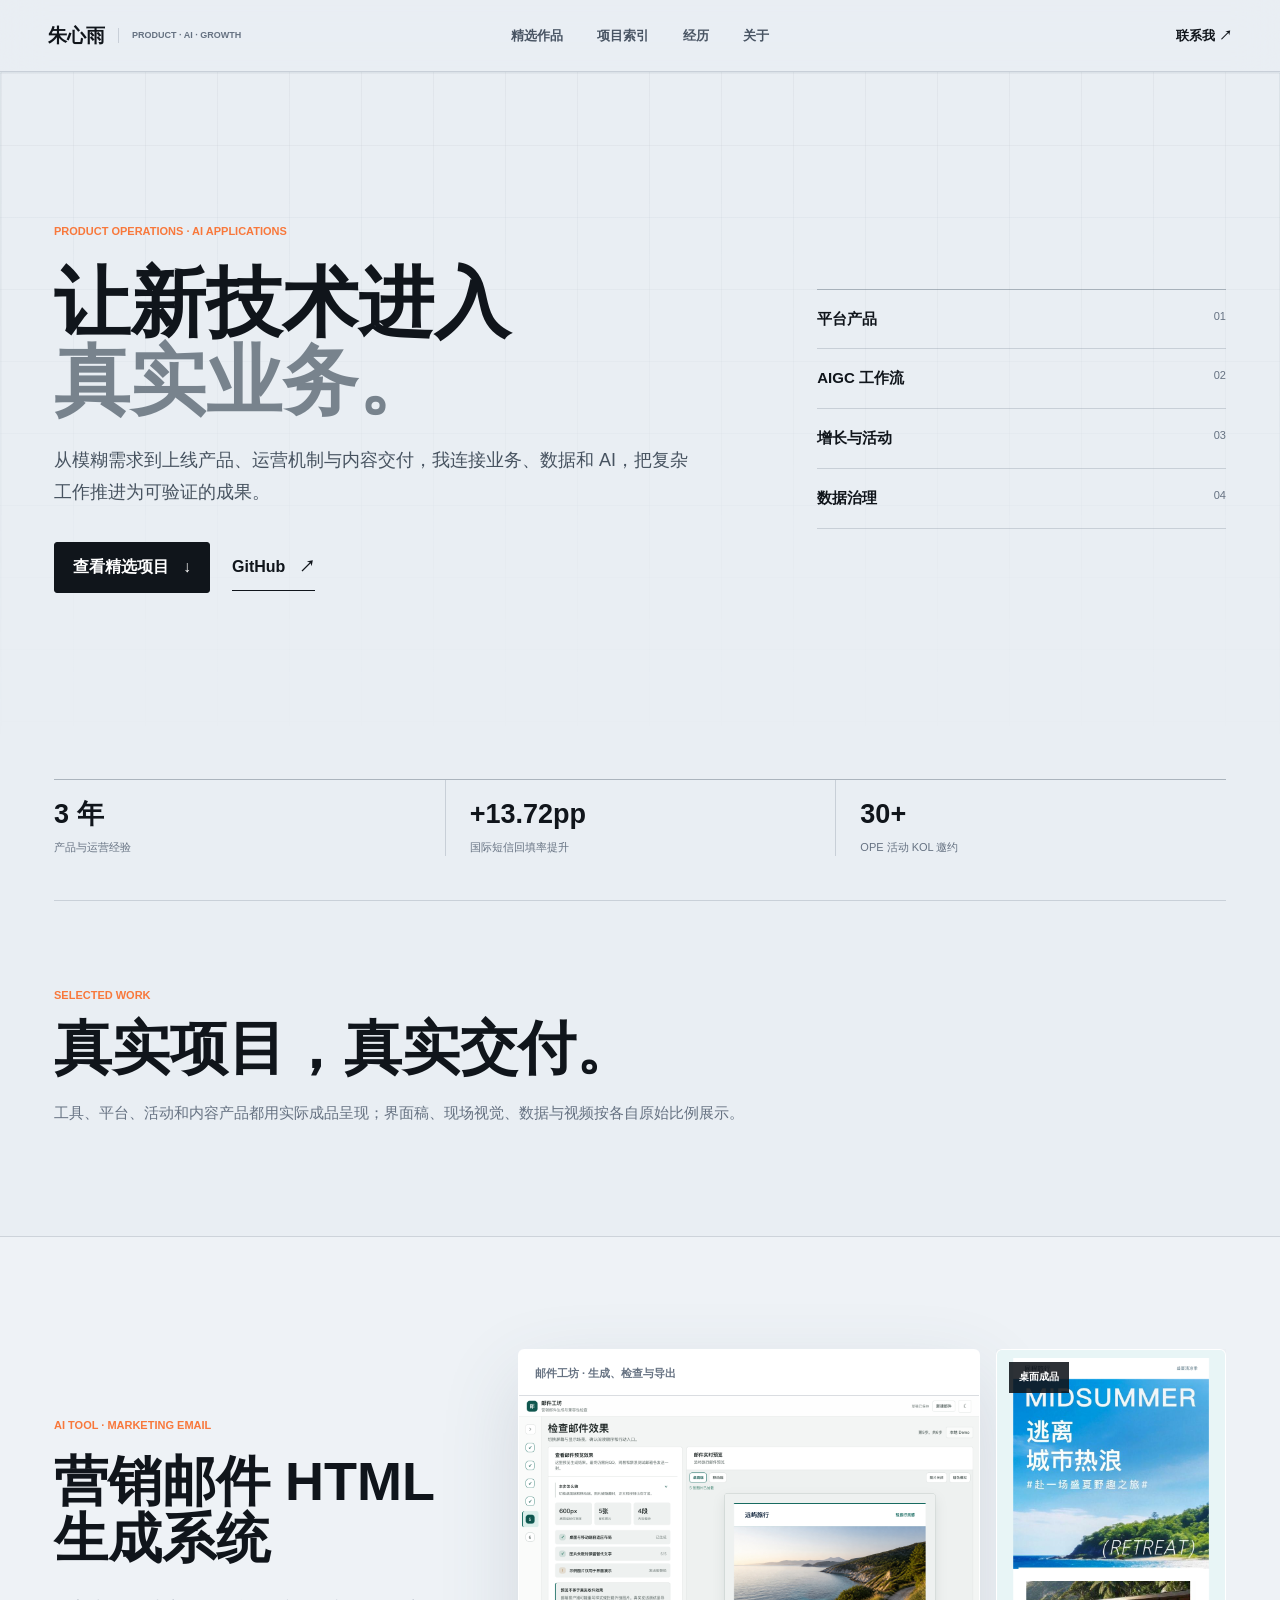
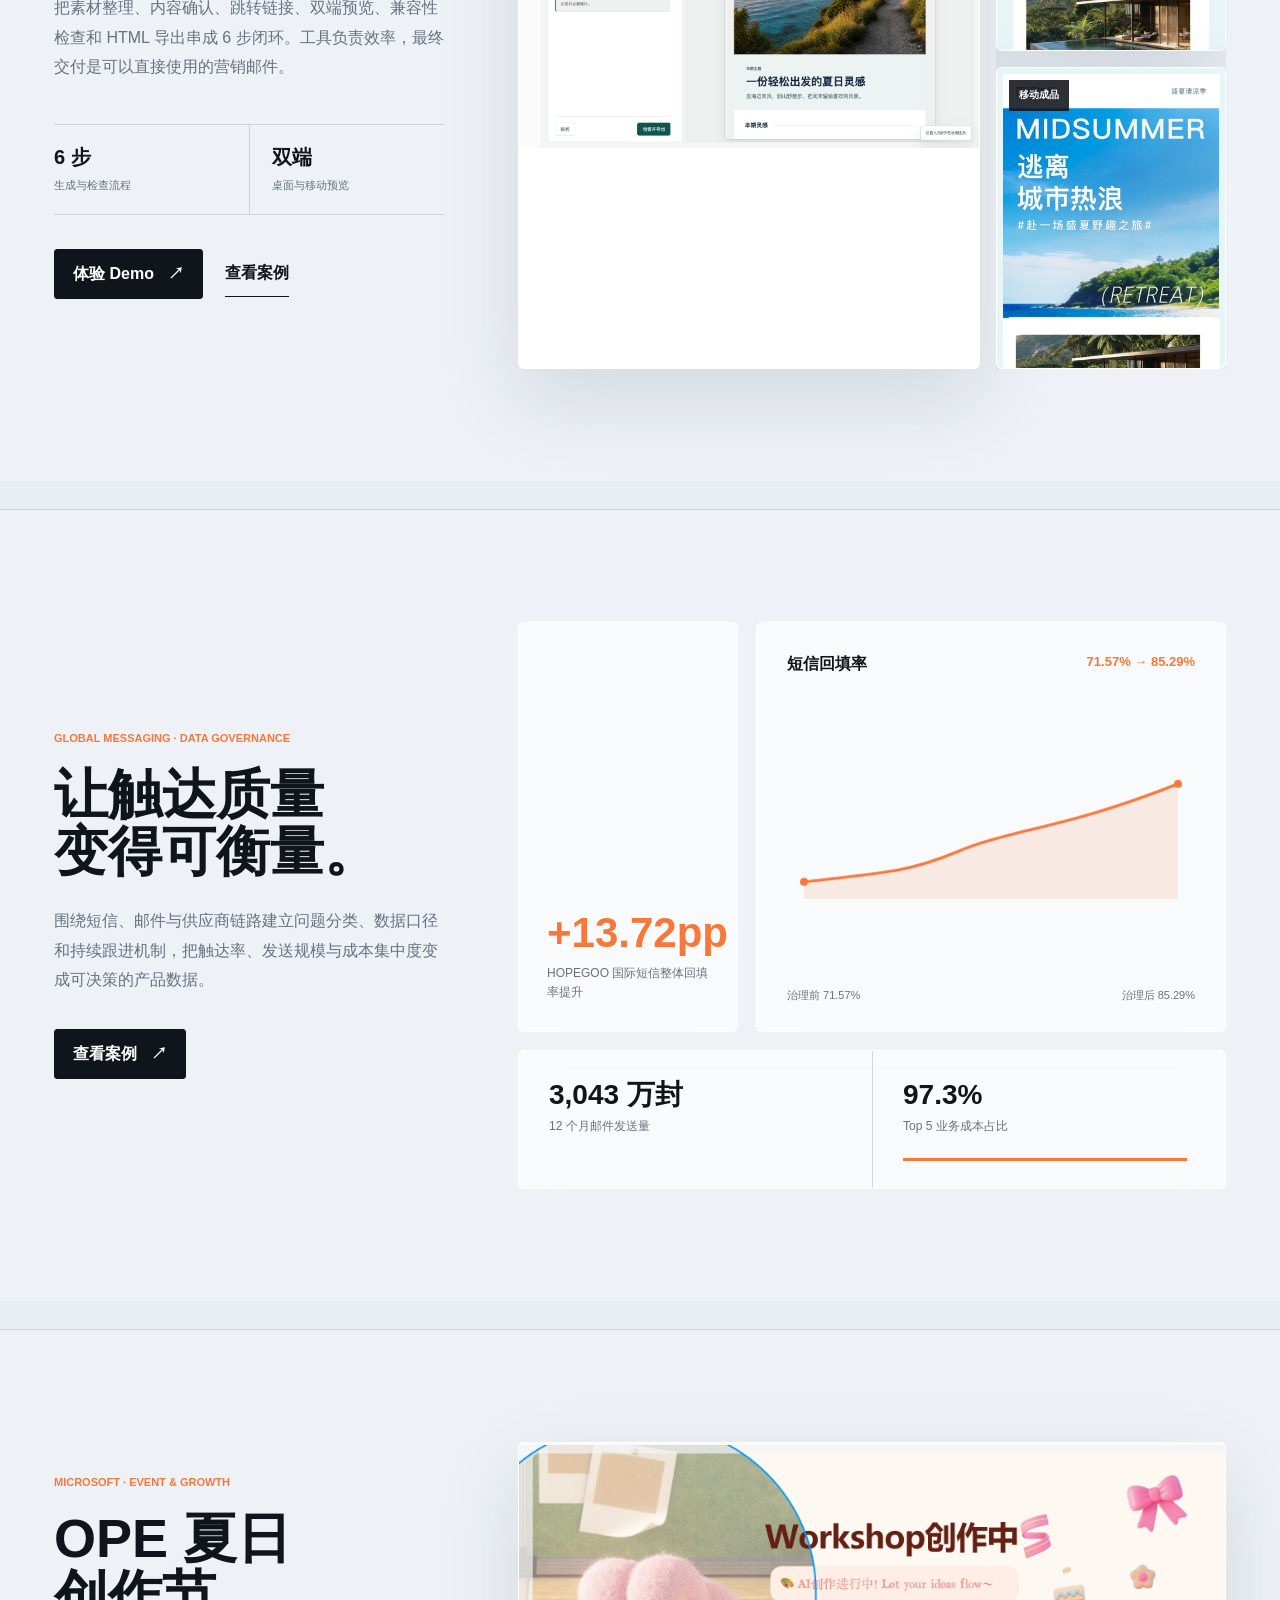
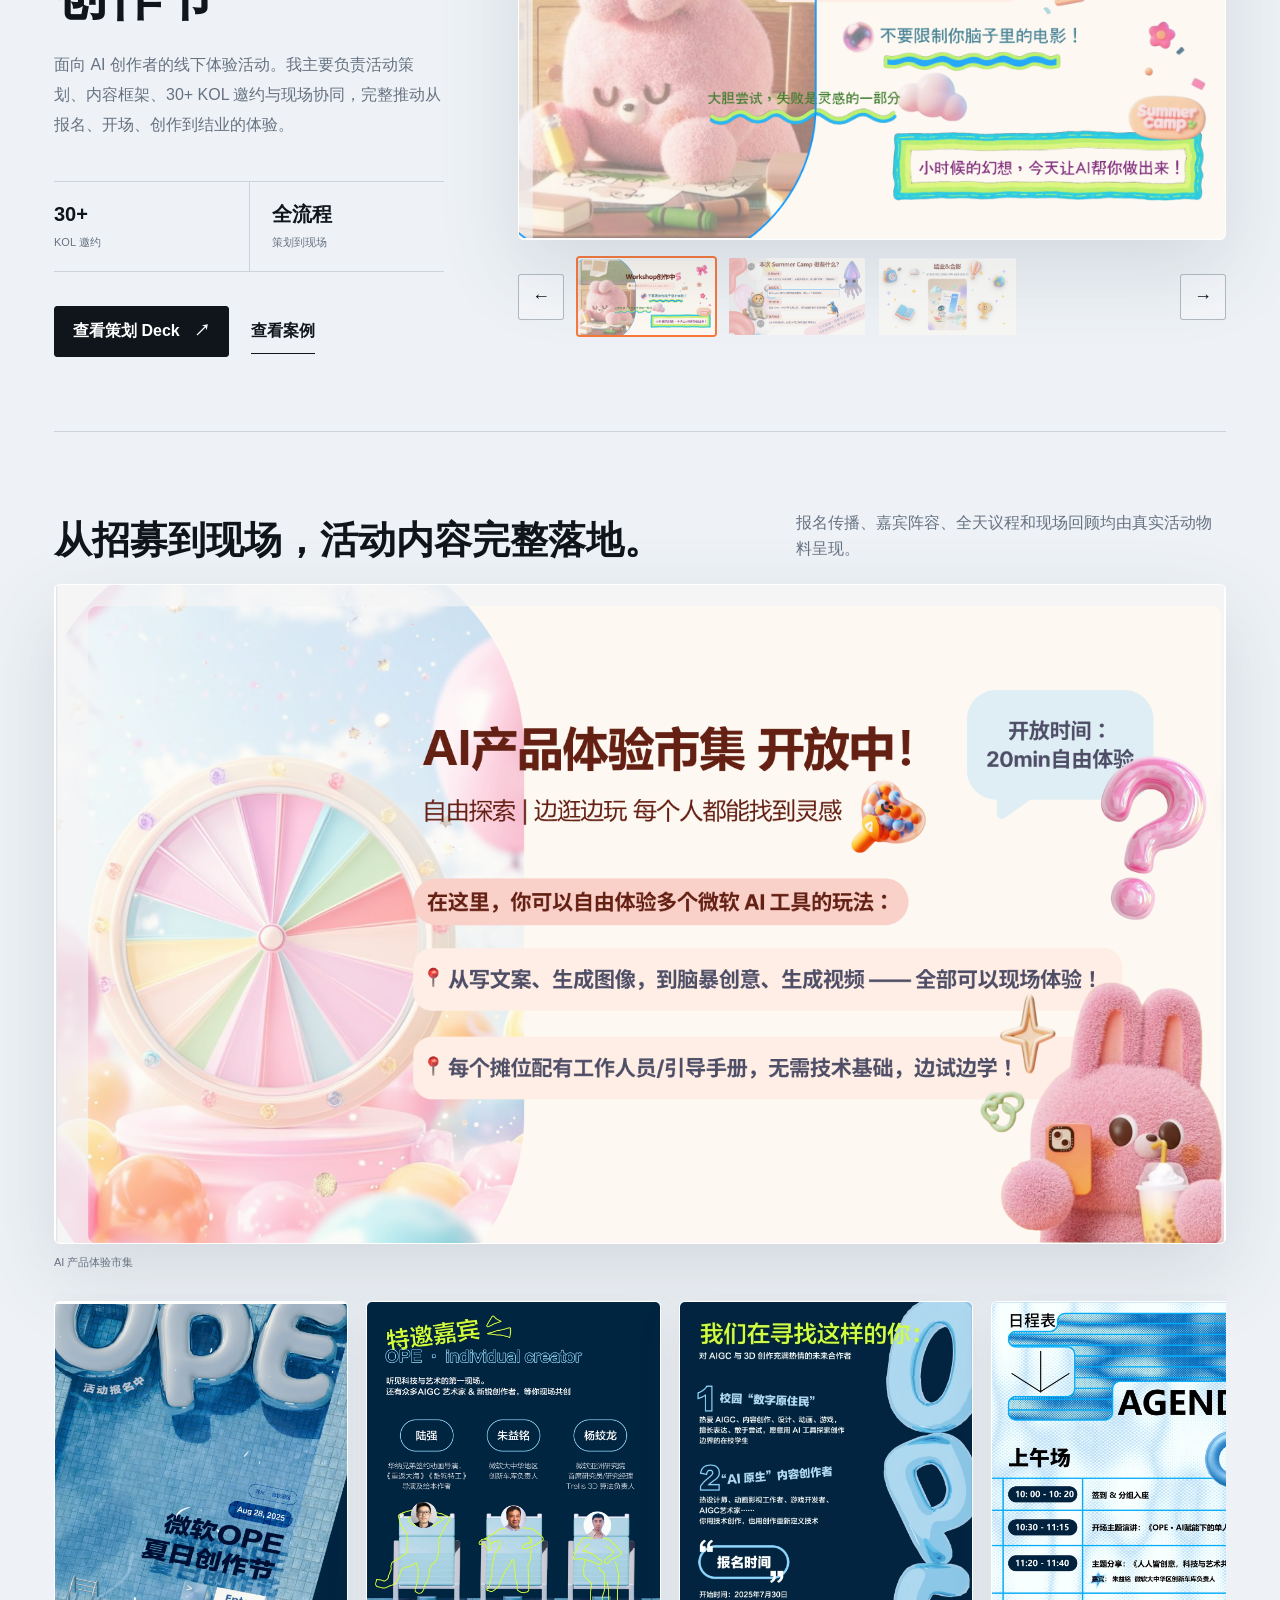
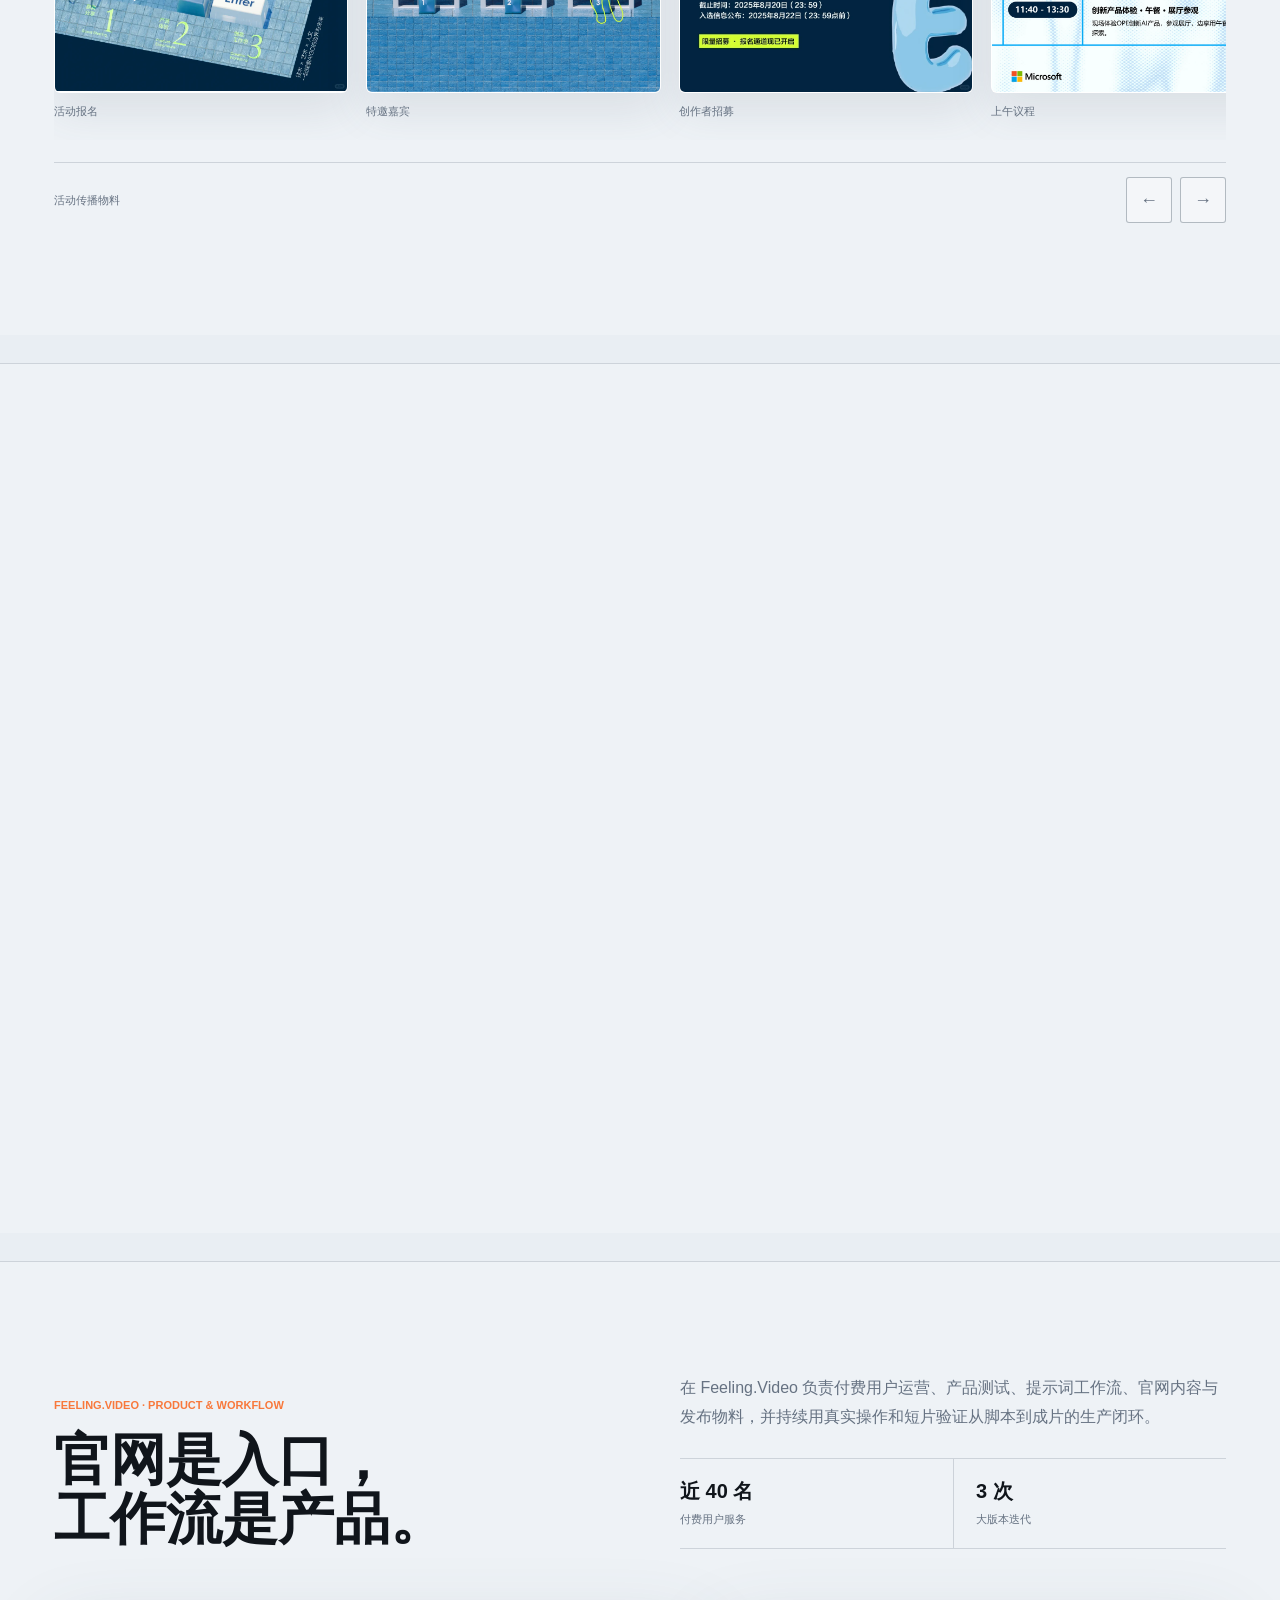
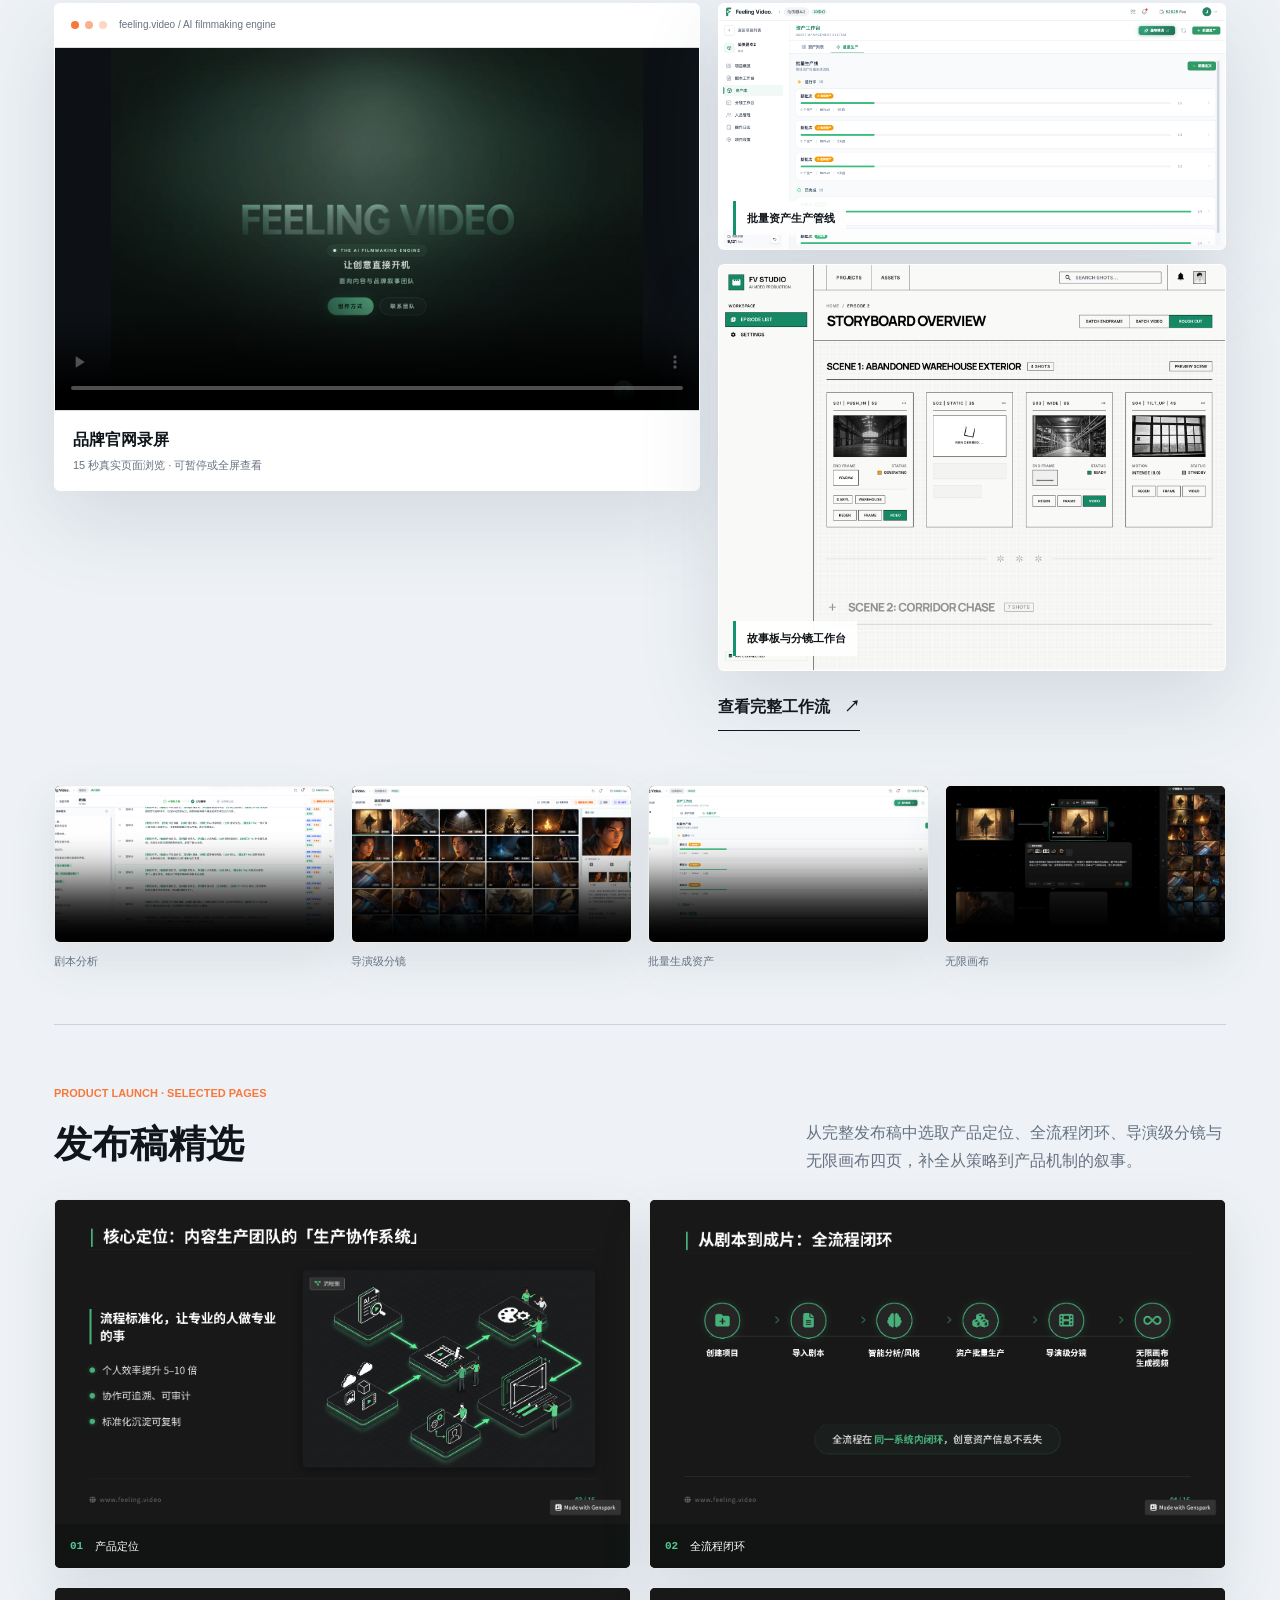
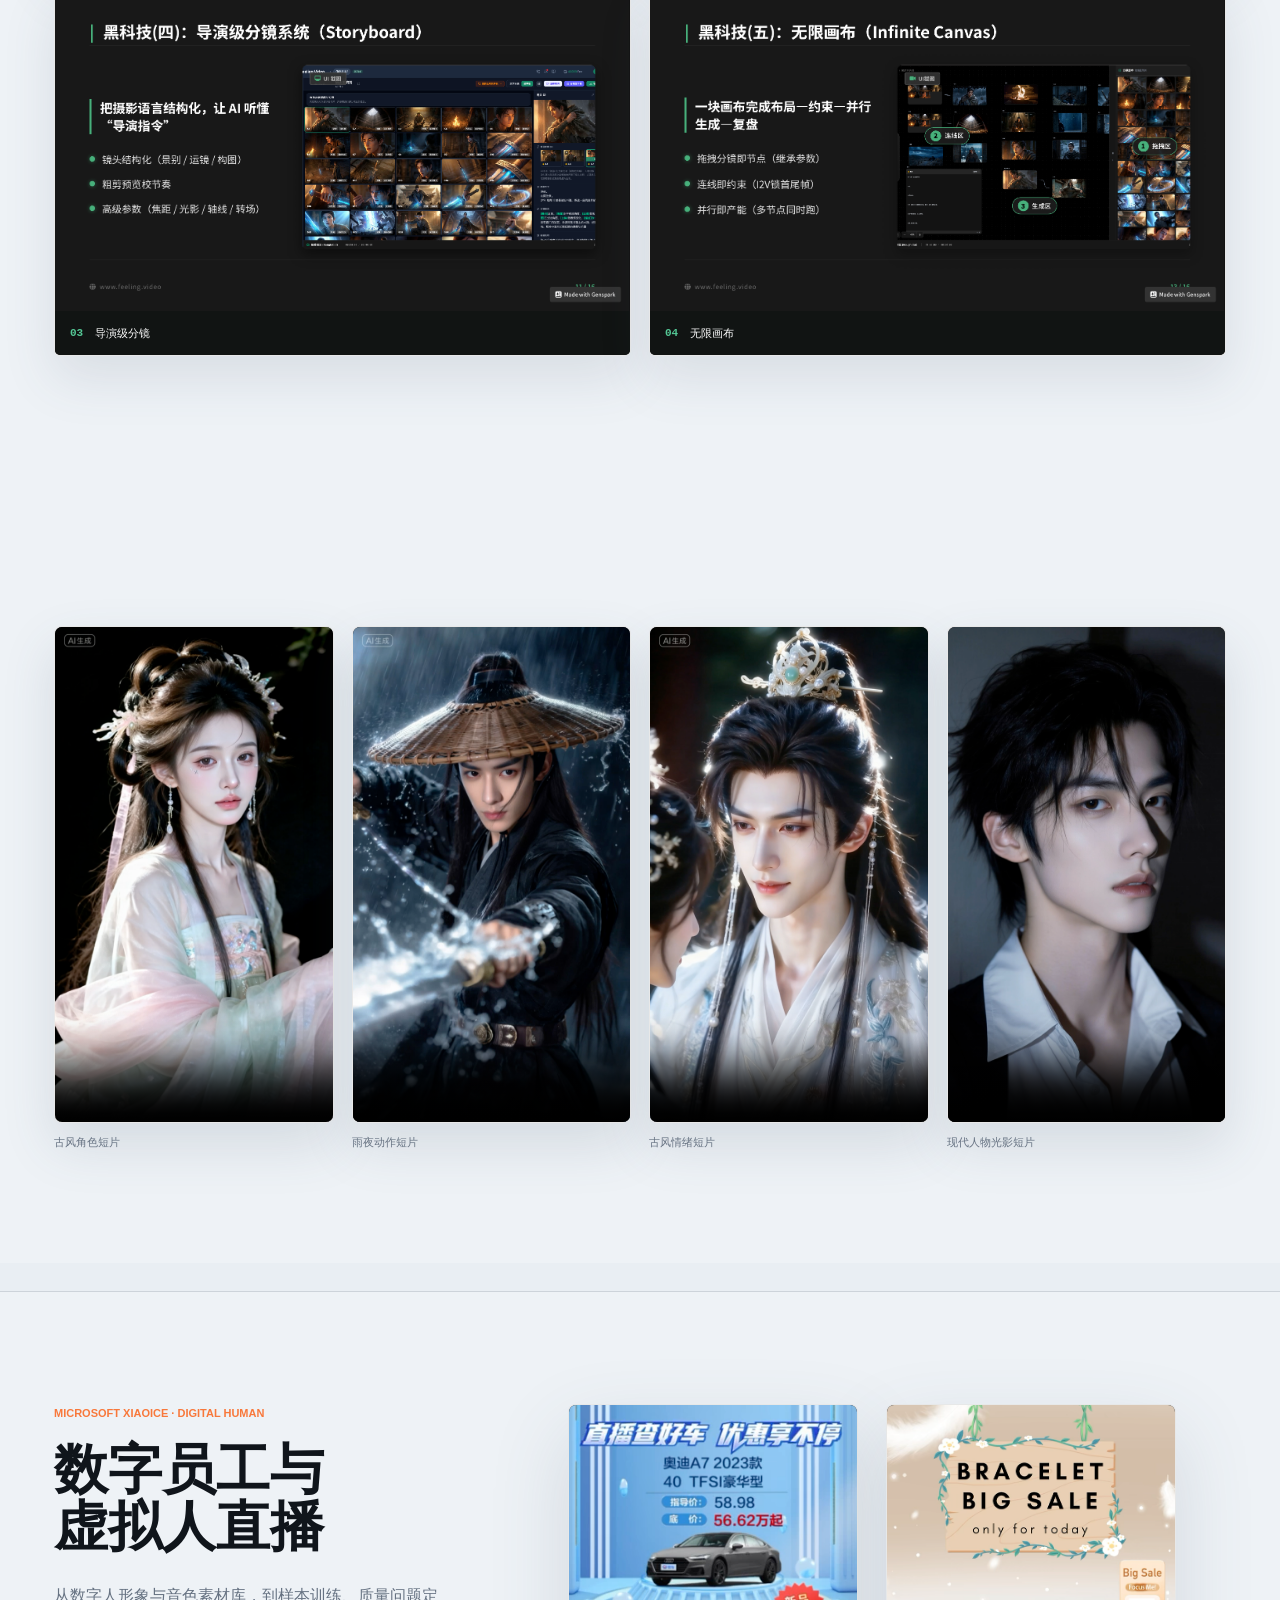
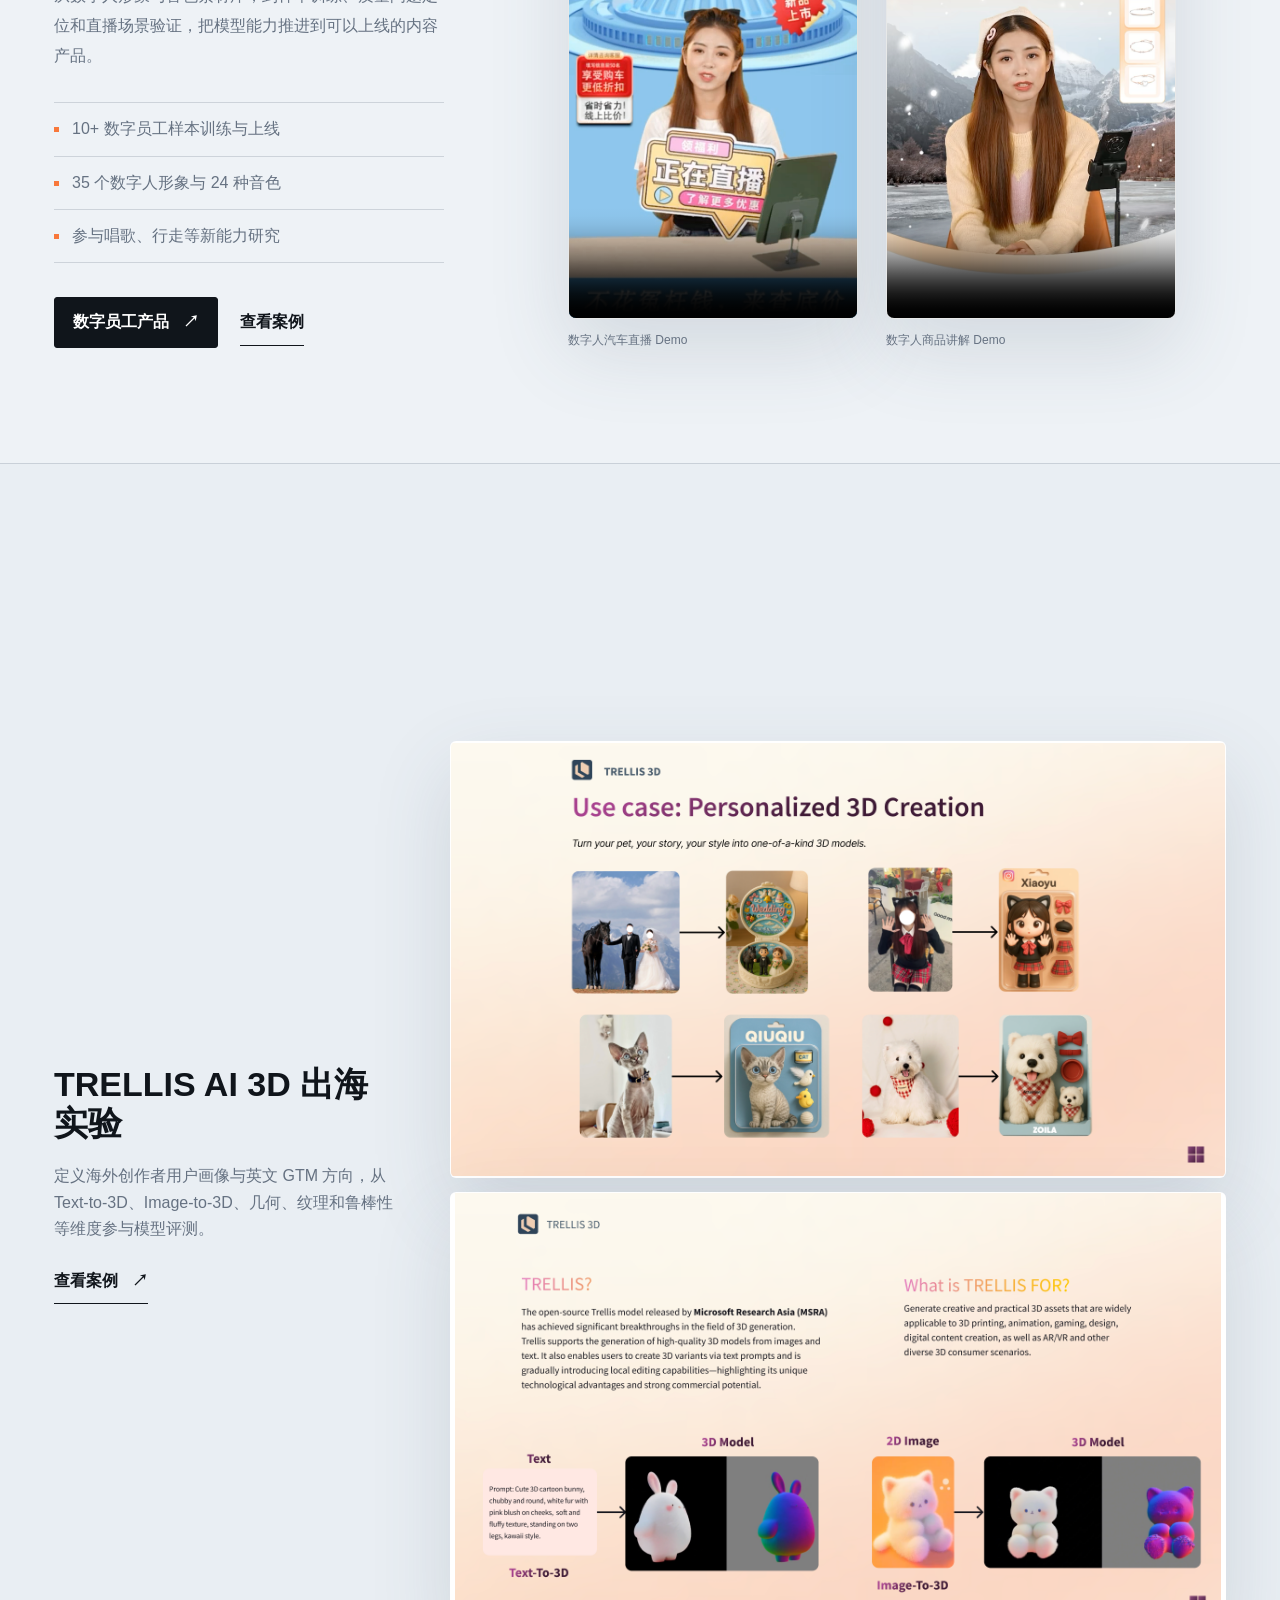
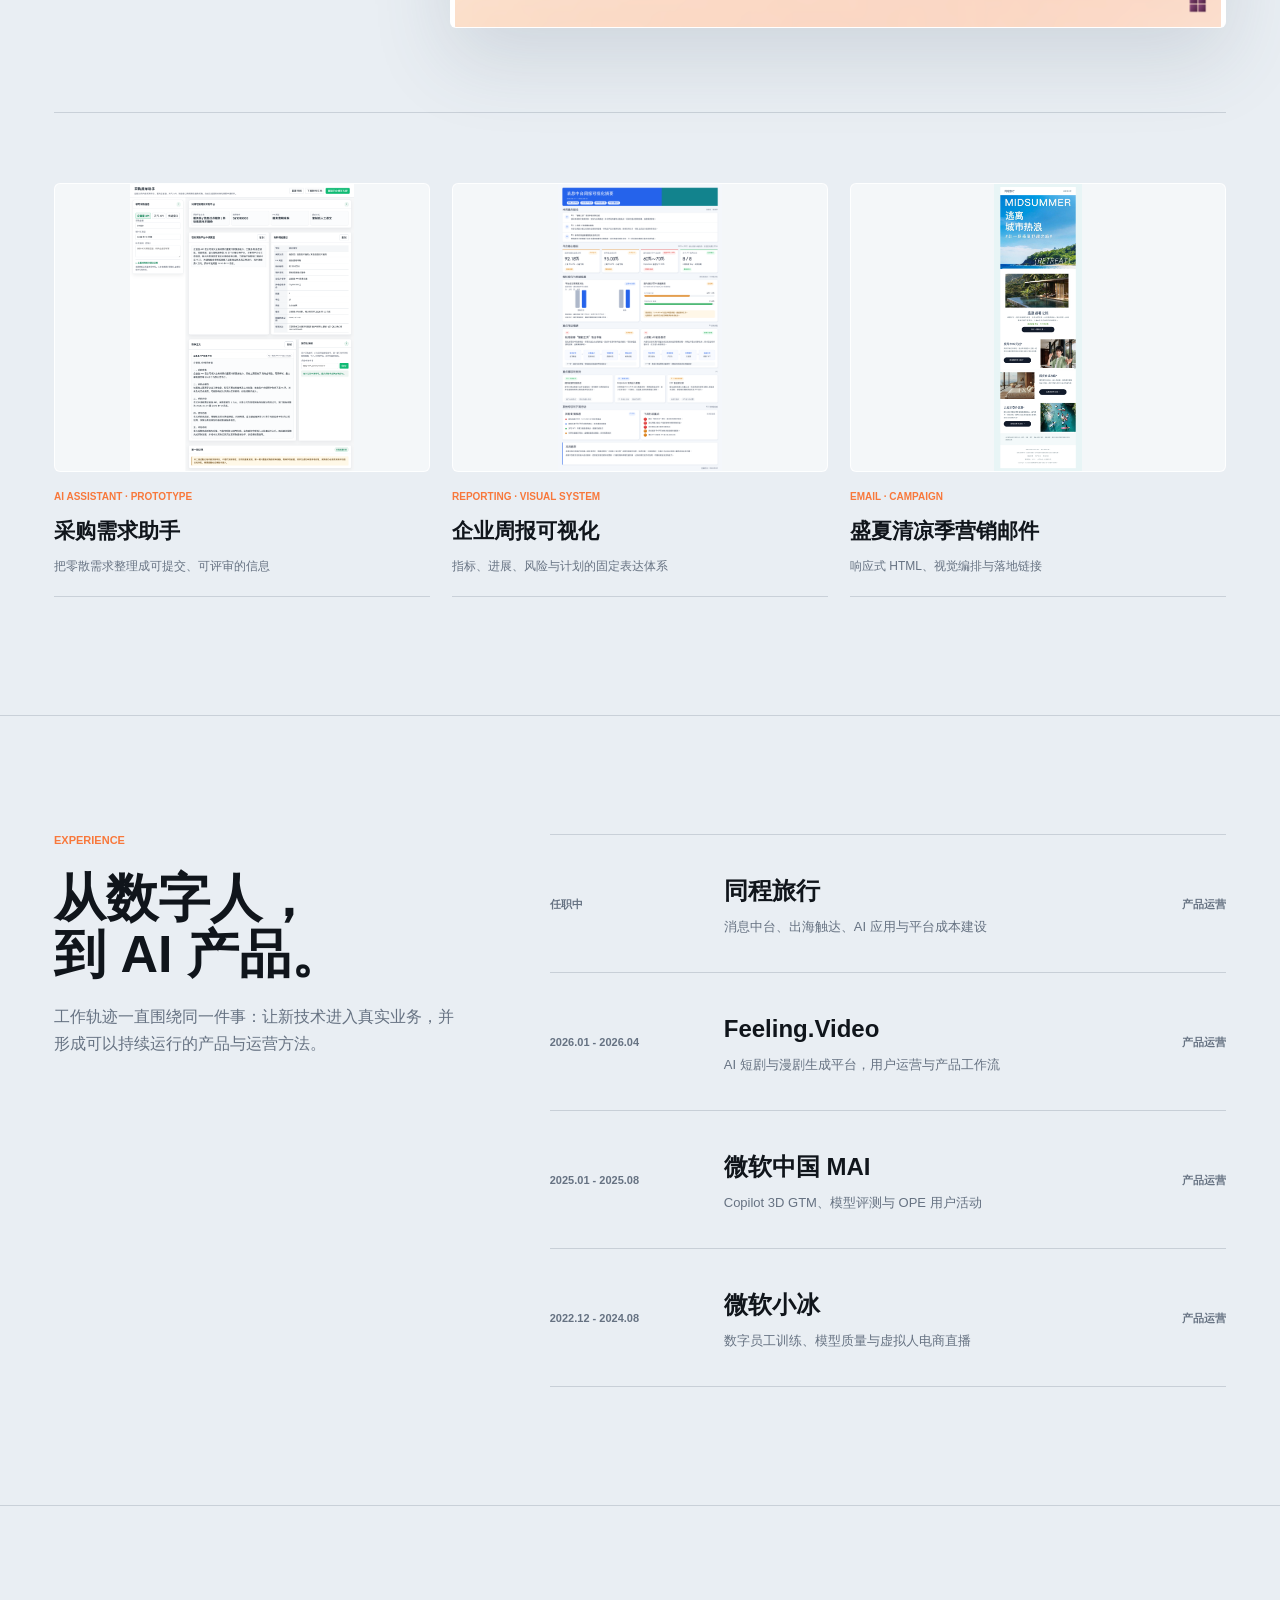
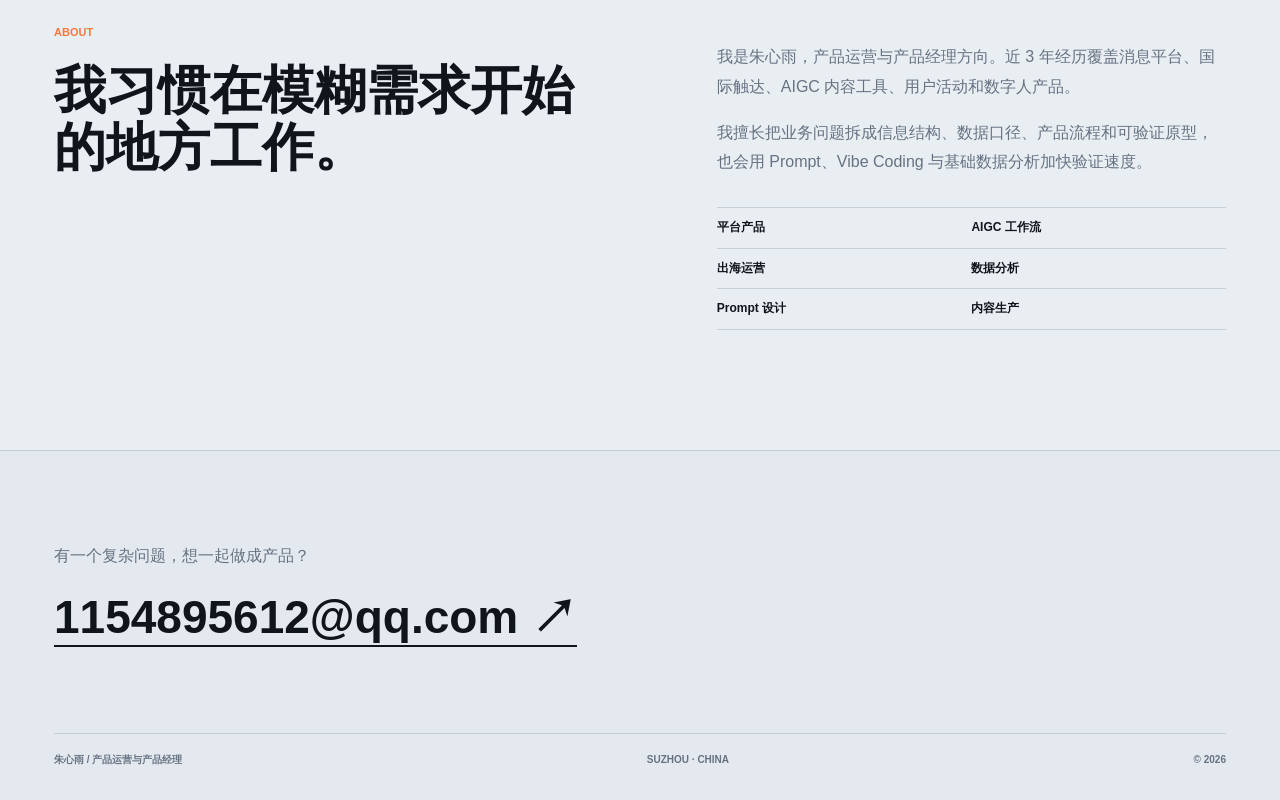
==== index.html @ df0fc11e "Publish portfolio" ====
<!doctype html>
<html lang="zh-CN">
<head>
  <meta charset="utf-8">
  <meta name="viewport" content="width=device-width, initial-scale=1">
  <meta name="description" content="朱心雨的产品运营与 AI 应用作品集，覆盖消息中台、营销邮件、微软 OPE 活动、微信小程序、AIGC 视频与数字人。">
  <meta name="theme-color" content="#edf2f6">
  <link rel="icon" href="data:,">
  <title>朱心雨 | 产品运营与 AI 应用作品集</title>
  <link rel="stylesheet" href="styles.css">
  <script src="script.js" defer></script>
</head>
<body>
  <a class="skip-link" href="#main">跳到主要内容</a>
  <div class="scroll-progress" aria-hidden="true"><span></span></div>

  <header class="site-header">
    <a class="brand" href="#top" aria-label="返回首页"><strong>朱心雨</strong><span>PRODUCT · AI · GROWTH</span></a>
    <button class="menu-button" id="menuButton" type="button" aria-expanded="false" aria-controls="siteNav" aria-label="打开导航">菜单</button>
    <nav class="site-nav" id="siteNav" aria-label="主要导航"><a href="#work">精选作品</a><a href="#more">项目索引</a><a href="#experience">经历</a><a href="#about">关于</a></nav>
    <a class="header-contact" href="mailto:1154895612@qq.com">联系我 <span aria-hidden="true">↗</span></a>
  </header>

  <main id="main">
    <section class="hero" id="top">
      <div class="tech-plane plane-one" aria-hidden="true"></div><div class="tech-plane plane-two" aria-hidden="true"></div>
      <div class="hero-copy reveal">
        <p class="kicker">PRODUCT OPERATIONS · AI APPLICATIONS</p>
        <h1>让新技术进入<br><span>真实业务。</span></h1>
        <p class="hero-lead">从模糊需求到上线产品、运营机制与内容交付，我连接业务、数据和 AI，把复杂工作推进为可验证的成果。</p>
        <div class="hero-actions"><a class="primary-action" href="#work">查看精选项目 <span aria-hidden="true">↓</span></a><a class="text-action" href="https://github.com/judyzhu-coder" target="_blank" rel="noreferrer">GitHub <span aria-hidden="true">↗</span></a></div>
      </div>
      <div class="hero-scope reveal" aria-label="能力方向"><p><b>平台产品</b><span>01</span></p><p><b>AIGC 工作流</b><span>02</span></p><p><b>增长与活动</b><span>03</span></p><p><b>数据治理</b><span>04</span></p></div>
      <dl class="hero-proof reveal" aria-label="核心经历数据">
        <div><dt><span data-counter="3">0</span> 年</dt><dd>产品与运营经验</dd></div>
        <div><dt>+<span data-counter="13.72" data-decimals="2">0</span>pp</dt><dd>国际短信回填率提升</dd></div>
        <div><dt><span data-counter="30">0</span>+</dt><dd>OPE 活动 KOL 邀约</dd></div>
      </dl>
      <span class="hero-axis" aria-hidden="true"></span>
    </section>

    <section class="work-intro" id="work">
      <p class="kicker reveal">SELECTED WORK</p><h2 class="reveal">真实项目，真实交付。</h2>
      <p class="reveal">工具、平台、活动和内容产品都用实际成品呈现；界面稿、现场视觉、数据与视频按各自原始比例展示。</p>
    </section>

    <section class="case case-email" id="email-studio-case">
      <div class="case-copy reveal">
        <p class="kicker">AI TOOL · MARKETING EMAIL</p><h2>营销邮件 HTML<br>生成系统</h2>
        <p>把素材整理、内容确认、跳转链接、双端预览、兼容性检查和 HTML 导出串成 6 步闭环。工具负责效率，最终交付是可以直接使用的营销邮件。</p>
        <dl class="case-facts"><div><dt>6 步</dt><dd>生成与检查流程</dd></div><div><dt>双端</dt><dd>桌面与移动预览</dd></div></dl>
        <div class="case-actions"><a class="primary-action" href="projects/email-studio/index.html" target="_blank">体验 Demo <span aria-hidden="true">↗</span></a><button class="text-action" type="button" data-open-project="email-studio">查看案例</button></div>
      </div>
      <div class="email-stage reveal">
        <figure class="email-tool-frame"><figcaption>邮件工坊 · 生成、检查与导出</figcaption><img src="assets/images/email-studio.png" alt="邮件工坊检查与实时预览界面"></figure>
        <div class="email-deliverables">
          <a class="email-result email-result-desktop" href="projects/midsummer-email/midsummer-email.html" target="_blank"><span>桌面成品</span><img src="assets/images/email-final-desktop.png" alt="带旅行图片的桌面版营销邮件成品"></a>
          <a class="email-result email-result-mobile" href="projects/midsummer-email/midsummer-email.html" target="_blank"><span>移动成品</span><img src="assets/images/email-final-mobile.png" alt="移动版营销邮件成品"></a>
        </div>
      </div>
    </section>

    <section class="case case-data" id="message-platform-case">
      <div class="case-copy reveal">
        <p class="kicker">GLOBAL MESSAGING · DATA GOVERNANCE</p><h2>让触达质量<br>变得可衡量。</h2>
        <p>围绕短信、邮件与供应商链路建立问题分类、数据口径和持续跟进机制，把触达率、发送规模与成本集中度变成可决策的产品数据。</p>
        <button class="primary-action" type="button" data-open-project="message-platform">查看案例 <span aria-hidden="true">↗</span></button>
      </div>
      <div class="data-visual reveal" aria-label="触达治理成果数据图表">
        <article class="metric-primary"><b>+13.72pp</b><span>HOPEGOO 国际短信整体回填率提升</span></article>
        <figure class="line-chart">
          <figcaption><b>短信回填率</b><span>71.57% → 85.29%</span></figcaption>
          <svg viewBox="0 0 720 300" role="img" aria-label="短信回填率从百分之七十一点五七提升到百分之八十五点二九">
            <path class="chart-fill" d="M30 245 C150 230, 205 232, 300 192 S495 150, 690 72 L690 275 L30 275Z"></path>
            <path class="chart-line" d="M30 245 C150 230, 205 232, 300 192 S495 150, 690 72"></path>
            <circle cx="30" cy="245" r="7"></circle><circle cx="690" cy="72" r="7"></circle>
          </svg>
          <div class="chart-axis"><span>治理前 71.57%</span><span>治理后 85.29%</span></div>
        </figure>
        <div class="data-secondary"><article><b>3,043 万封</b><span>12 个月邮件发送量</span></article><article class="concentration"><b>97.3%</b><span>Top 5 业务成本占比</span><i aria-hidden="true"></i></article></div>
      </div>
    </section>

    <section class="case case-ope" id="ope-event-case">
      <div class="case-copy reveal">
        <p class="kicker">MICROSOFT · EVENT & GROWTH</p><h2>OPE 夏日<br>创作节</h2>
        <p>面向 AI 创作者的线下体验活动。我主要负责活动策划、内容框架、30+ KOL 邀约与现场协同，完整推动从报名、开场、创作到结业的体验。</p>
        <dl class="case-facts"><div><dt>30+</dt><dd>KOL 邀约</dd></div><div><dt>全流程</dt><dd>策划到现场</dd></div></dl>
        <div class="case-actions"><a class="primary-action" href="https://www.figma.com/deck/55VpGyzfAIOovBhZg39SKf/OPE-summer-camp-proposal?node-id=76-112&t=x63Zz0fhOxQHrgio-1" target="_blank" rel="noreferrer">查看策划 Deck <span aria-hidden="true">↗</span></a><button class="text-action" type="button" data-open-project="ope-event">查看案例</button></div>
      </div>
      <div class="showcase-carousel reveal" data-carousel>
        <div class="showcase-frame">
          <img class="carousel-slide is-active" src="assets/images/ope-workshop.png" alt="OPE Summer Camp Workshop 创作中视觉">
          <img class="carousel-slide" src="assets/images/ope-program.png" alt="OPE Summer Camp 主线任务与高光时刻页面">
          <img class="carousel-slide" src="assets/images/ope-closing.png" alt="OPE Summer Camp 结业与合影页面">
        </div>
        <div class="carousel-nav"><button class="carousel-arrow" type="button" data-carousel-prev aria-label="上一张">←</button><div class="carousel-thumbs">
          <button class="is-active" type="button" data-carousel-to="0" aria-label="查看 Workshop 视觉"><img src="assets/images/ope-workshop.png" alt=""></button>
          <button type="button" data-carousel-to="1" aria-label="查看活动任务视觉"><img src="assets/images/ope-program.png" alt=""></button>
          <button type="button" data-carousel-to="2" aria-label="查看结业视觉"><img src="assets/images/ope-closing.png" alt=""></button>
        </div><button class="carousel-arrow" type="button" data-carousel-next aria-label="下一张">→</button></div>
      </div>
      <div class="ope-story reveal">
        <div class="ope-story-heading"><h3>从招募到现场，活动内容完整落地。</h3><p>报名传播、嘉宾阵容、全天议程和现场回顾均由真实活动物料呈现。</p></div>
        <figure class="ope-market-visual"><img src="assets/images/ope-event/experience-market.png" alt="微软 OPE AI 产品体验市集介绍视觉"><figcaption>AI 产品体验市集</figcaption></figure>
        <div class="ope-poster-rail" data-ope-rail aria-label="OPE 夏日创作节活动传播物料">
          <figure><img src="assets/images/ope-event/registration-poster.png" alt="微软 OPE 夏日创作节报名海报"><figcaption>活动报名</figcaption></figure>
          <figure><img src="assets/images/ope-event/guest-lineup.png" alt="微软 OPE 夏日创作节特邀嘉宾海报"><figcaption>特邀嘉宾</figcaption></figure>
          <figure><img src="assets/images/ope-event/creator-call.png" alt="微软 OPE 夏日创作节创作者招募海报"><figcaption>创作者招募</figcaption></figure>
          <figure><img src="assets/images/ope-event/agenda-morning.png" alt="微软 OPE 夏日创作节上午议程"><figcaption>上午议程</figcaption></figure>
          <figure><img src="assets/images/ope-event/agenda-afternoon.png" alt="微软 OPE 夏日创作节下午议程"><figcaption>下午议程</figcaption></figure>
          <figure><img src="assets/images/ope-event/event-vlog.png" alt="微软 OPE 夏日创作节现场回顾封面"><figcaption>现场回顾</figcaption></figure>
        </div>
        <div class="ope-poster-controls"><span>活动传播物料</span><div><button class="carousel-arrow" type="button" data-ope-prev aria-label="向左浏览 OPE 活动物料">←</button><button class="carousel-arrow" type="button" data-ope-next aria-label="向右浏览 OPE 活动物料">→</button></div></div>
      </div>
    </section>

    <section class="case case-ding" id="dingyuyan-case">
      <div class="case-copy reveal">
        <p class="kicker">LIVE WECHAT MINI PROGRAM</p><h2>鼎御宴</h2>
        <p>已上线并投入使用的高端私厨产品。覆盖宴席场景、主厨筛选、需求提交、个人预约与管家后台接单，形成前台到后台的完整业务闭环。</p>
        <dl class="case-facts"><div><dt>前台 + 后台</dt><dd>完整业务闭环</dd></div><div><dt>真实上线</dt><dd>投入实际使用</dd></div></dl>
        <button class="primary-action" type="button" data-open-project="dingyuyan">查看完整案例 <span aria-hidden="true">↗</span></button>
      </div>
      <div class="phone-gallery reveal">
        <div class="phone-flow" data-phone-rail aria-label="鼎御宴小程序真实上线界面">
          <figure><div class="iphone-device"><img src="assets/images/dingyuyan-home.png" alt="鼎御宴小程序私宴首页"></div><figcaption>私宴首页</figcaption></figure>
          <figure><div class="iphone-device"><img src="assets/images/dingyuyan-chefs.png" alt="鼎御宴甄选主厨列表"></div><figcaption>甄选主厨</figcaption></figure>
          <figure><div class="iphone-device"><img src="assets/images/dingyuyan-custom.png" alt="鼎御宴定制私宴需求表单"></div><figcaption>定制需求</figcaption></figure>
          <figure><div class="iphone-device"><img src="assets/images/dingyuyan-my.png" alt="鼎御宴个人中心与预约入口"></div><figcaption>预约中心</figcaption></figure>
          <figure><div class="iphone-device"><img src="assets/images/dingyuyan-admin.png" alt="鼎御宴管家后台接单界面"></div><figcaption>管家后台</figcaption></figure>
        </div>
        <div class="phone-controls"><span>完整上线界面 · 左右浏览</span><div><button class="carousel-arrow" type="button" data-phone-prev aria-label="向左浏览">←</button><button class="carousel-arrow" type="button" data-phone-next aria-label="向右浏览">→</button></div></div>
      </div>
    </section>

    <section class="case case-feeling" id="feeling-video-case">
      <div class="feeling-heading reveal">
        <div><p class="kicker">FEELING.VIDEO · PRODUCT & WORKFLOW</p><h2>官网是入口，<br>工作流是产品。</h2></div>
        <div><p>在 Feeling.Video 负责付费用户运营、产品测试、提示词工作流、官网内容与发布物料，并持续用真实操作和短片验证从脚本到成片的生产闭环。</p><dl class="case-facts"><div><dt>近 40 名</dt><dd>付费用户服务</dd></div><div><dt>3 次</dt><dd>大版本迭代</dd></div></dl></div>
      </div>
      <div class="feeling-evidence reveal">
        <article class="feeling-site-proof"><div class="browser-bar"><i></i><i></i><i></i><span>feeling.video / AI filmmaking engine</span></div><video controls muted autoplay loop playsinline preload="metadata" poster="assets/images/feeling-workflow/website-home.png" aria-label="Feeling.Video 品牌官网运行录屏"><source src="assets/video/feeling-website-tour.mp4" type="video/mp4"></video><div class="proof-footer"><div><b>品牌官网录屏</b><span>15 秒真实页面浏览 · 可暂停或全屏查看</span></div></div></article>
        <article class="feeling-workflow-proof"><figure><img src="assets/images/feeling-workflow/batch-pipeline.png" alt="Feeling.Video 批量资产生产管线"><figcaption>批量资产生产管线</figcaption></figure><figure><img src="assets/images/feeling-workflow/fv-storyboard.png" alt="FV Studio 故事板与分镜工作台"><figcaption>故事板与分镜工作台</figcaption></figure><button class="text-action" type="button" data-open-project="feeling-workflow">查看完整工作流 <span aria-hidden="true">↗</span></button></article>
      </div>
      <div class="workflow-media reveal" aria-label="Feeling.Video 真实产品操作录屏">
        <figure><video controls muted playsinline preload="metadata" poster="assets/images/feeling-workflow/text-storyboard.png"><source src="assets/video/feeling-workflow/script-analysis.webm" type="video/webm"></video><figcaption>剧本分析</figcaption></figure>
        <figure><video controls muted playsinline preload="metadata" poster="assets/images/feeling-workflow/storyboard.png"><source src="assets/video/feeling-workflow/storyboard.webm" type="video/webm"></video><figcaption>导演级分镜</figcaption></figure>
        <figure><video controls muted playsinline preload="metadata" poster="assets/images/feeling-workflow/batch-pipeline.png"><source src="assets/video/feeling-workflow/batch-assets.webm" type="video/webm"></video><figcaption>批量生成资产</figcaption></figure>
        <figure><video controls muted playsinline preload="metadata" poster="assets/images/feeling-workflow/infinite-canvas.png"><source src="assets/video/feeling-workflow/infinite-canvas.webm" type="video/webm"></video><figcaption>无限画布</figcaption></figure>
      </div>
      <div class="launch-deck reveal" aria-label="Feeling.Video 产品发布稿精选">
        <div class="launch-deck-heading"><div><p class="kicker">PRODUCT LAUNCH · SELECTED PAGES</p><h3>发布稿精选</h3></div><p>从完整发布稿中选取产品定位、全流程闭环、导演级分镜与无限画布四页，补全从策略到产品机制的叙事。</p></div>
        <div class="launch-deck-grid">
          <figure><img src="assets/images/feeling-launch/positioning.png" alt="Feeling.Video 内容生产协作系统产品定位页"><figcaption><b>01</b><span>产品定位</span></figcaption></figure>
          <figure><img src="assets/images/feeling-launch/end-to-end.png" alt="Feeling.Video 从脚本到成片全流程闭环页"><figcaption><b>02</b><span>全流程闭环</span></figcaption></figure>
          <figure><img src="assets/images/feeling-launch/storyboard-system.png" alt="Feeling.Video 导演级分镜系统页"><figcaption><b>03</b><span>导演级分镜</span></figcaption></figure>
          <figure><img src="assets/images/feeling-launch/infinite-canvas.png" alt="Feeling.Video 无限画布页"><figcaption><b>04</b><span>无限画布</span></figcaption></figure>
        </div>
      </div>
      <div class="shorts-heading reveal"><div><p class="kicker">AI SHORT FILMS</p><h3>真实成片验证</h3></div><p>用角色、动作、情绪与现代人物场景持续验证一致性、镜头衔接和生成质量。</p></div>
      <div class="aigc-video-gallery reveal" aria-label="AI 短视频作品">
        <figure><video controls muted playsinline preload="metadata" poster="assets/images/aigc-hanfu-poster.png"><source src="assets/video/aigc-hanfu.mp4" type="video/mp4"></video><figcaption>古风角色短片</figcaption></figure>
        <figure><video controls muted playsinline preload="metadata" poster="assets/images/aigc-wuxia-poster.png"><source src="assets/video/aigc-wuxia.mp4" type="video/mp4"></video><figcaption>雨夜动作短片</figcaption></figure>
        <figure><video controls muted playsinline preload="metadata" poster="assets/images/aigc-romance-poster.png"><source src="assets/video/aigc-romance.mp4" type="video/mp4"></video><figcaption>古风情绪短片</figcaption></figure>
        <figure><video controls muted playsinline preload="metadata" poster="assets/images/aigc-portrait-poster.png"><source src="assets/video/aigc-portrait.mp4" type="video/mp4"></video><figcaption>现代人物光影短片</figcaption></figure>
      </div>
    </section>

    <section class="case case-human" id="digital-human-case">
      <div class="case-copy reveal">
        <p class="kicker">MICROSOFT XIAOICE · DIGITAL HUMAN</p><h2>数字员工与<br>虚拟人直播</h2>
        <p>从数字人形象与音色素材库，到样本训练、质量问题定位和直播场景验证，把模型能力推进到可以上线的内容产品。</p>
        <ul class="plain-list"><li>10+ 数字员工样本训练与上线</li><li>35 个数字人形象与 24 种音色</li><li>参与唱歌、行走等新能力研究</li></ul>
        <div class="case-actions"><a class="primary-action" href="https://www.xiaoice.cn/aiBeings" target="_blank" rel="noreferrer">数字员工产品 <span aria-hidden="true">↗</span></a><button class="text-action" type="button" data-open-project="digital-human">查看案例</button></div>
      </div>
      <div class="human-videos reveal">
        <figure><video controls muted loop playsinline preload="metadata" poster="assets/images/digital-human-poster.png"><source src="assets/video/digital-human-demo.mp4" type="video/mp4"></video><figcaption>数字人汽车直播 Demo</figcaption></figure>
        <figure><video controls muted loop playsinline preload="metadata" poster="assets/images/digital-human-sales-poster.png"><source src="assets/video/digital-human-sales.mp4" type="video/mp4"></video><figcaption>数字人商品讲解 Demo</figcaption></figure>
      </div>
    </section>

    <section class="more-work" id="more">
      <div class="more-heading reveal"><p class="kicker">MORE WORK</p><h2>更多成果</h2><p>继续查看 AI 3D、采购助手、周报体系与营销内容等项目。</p></div>
      <div class="trellis-showcase reveal">
        <div class="trellis-copy"><h3>TRELLIS AI 3D 出海实验</h3><p>定义海外创作者用户画像与英文 GTM 方向，从 Text-to-3D、Image-to-3D、几何、纹理和鲁棒性等维度参与模型评测。</p><button class="text-action" type="button" data-open-project="trellis">查看案例 <span aria-hidden="true">↗</span></button></div>
        <div class="trellis-media"><img src="assets/images/trellis-usecase.png" alt="TRELLIS Personalized 3D Creation 使用场景"><img src="assets/images/trellis-flow.png" alt="TRELLIS Text-to-3D 与 Image-to-3D 能力路径"></div>
      </div>
      <div class="project-index">
        <a class="index-item reveal" href="projects/procurement-assistant.html" target="_blank"><img src="assets/images/procurement.png" alt="采购需求助手界面"><div><p>AI ASSISTANT · PROTOTYPE</p><h3>采购需求助手</h3><span>把零散需求整理成可提交、可评审的信息</span></div></a>
        <a class="index-item reveal" href="projects/weekly-report.html" target="_blank"><img src="assets/images/weekly-report.png" alt="企业周报可视化页面"><div><p>REPORTING · VISUAL SYSTEM</p><h3>企业周报可视化</h3><span>指标、进展、风险与计划的固定表达体系</span></div></a>
        <a class="index-item reveal" href="projects/midsummer-email/midsummer-email.html" target="_blank"><img src="assets/images/email-campaign.png" alt="盛夏清凉季营销邮件成品"><div><p>EMAIL · CAMPAIGN</p><h3>盛夏清凉季营销邮件</h3><span>响应式 HTML、视觉编排与落地链接</span></div></a>
      </div>
    </section>

    <section class="experience" id="experience">
      <div class="experience-intro reveal"><p class="kicker">EXPERIENCE</p><h2>从数字人，<br>到 AI 产品。</h2><p>工作轨迹一直围绕同一件事：让新技术进入真实业务，并形成可以持续运行的产品与运营方法。</p></div>
      <div class="timeline">
        <article class="timeline-item reveal"><time>任职中</time><div><h3>同程旅行</h3><p>消息中台、出海触达、AI 应用与平台成本建设</p></div><span>产品运营</span></article>
        <article class="timeline-item reveal"><time>2026.01 - 2026.04</time><div><h3>Feeling.Video</h3><p>AI 短剧与漫剧生成平台，用户运营与产品工作流</p></div><span>产品运营</span></article>
        <article class="timeline-item reveal"><time>2025.01 - 2025.08</time><div><h3>微软中国 MAI</h3><p>Copilot 3D GTM、模型评测与 OPE 用户活动</p></div><span>产品运营</span></article>
        <article class="timeline-item reveal"><time>2022.12 - 2024.08</time><div><h3>微软小冰</h3><p>数字员工训练、模型质量与虚拟人电商直播</p></div><span>产品运营</span></article>
      </div>
    </section>

    <section class="about" id="about">
      <div class="about-statement reveal"><p class="kicker">ABOUT</p><h2>我习惯在模糊需求开始的地方工作。</h2></div>
      <div class="about-copy reveal"><p>我是朱心雨，产品运营与产品经理方向。近 3 年经历覆盖消息平台、国际触达、AIGC 内容工具、用户活动和数字人产品。</p><p>我擅长把业务问题拆成信息结构、数据口径、产品流程和可验证原型，也会用 Prompt、Vibe Coding 与基础数据分析加快验证速度。</p><div class="capability-list" aria-label="能力方向"><span>平台产品</span><span>AIGC 工作流</span><span>出海运营</span><span>数据分析</span><span>Prompt 设计</span><span>内容生产</span></div></div>
    </section>
  </main>

  <footer class="footer"><p>有一个复杂问题，想一起做成产品？</p><a href="mailto:1154895612@qq.com">1154895612@qq.com <span aria-hidden="true">↗</span></a><div><span>朱心雨 / 产品运营与产品经理</span><span>SUZHOU · CHINA</span><span>© 2026</span></div></footer>

  <dialog class="project-dialog" id="projectDialog" aria-labelledby="dialogTitle">
    <div class="dialog-shell"><button class="dialog-close" type="button" aria-label="关闭项目详情">×</button><p class="dialog-meta" id="dialogMeta"></p><h2 id="dialogTitle"></h2><p class="dialog-summary" id="dialogSummary"></p><dl class="dialog-facts" id="dialogFacts"></dl><div class="dialog-body" id="dialogBody"></div><div class="dialog-gallery" id="dialogGallery"></div><div class="dialog-links" id="dialogLinks"></div></div>
  </dialog>
</body>
</html>
---- styles.css ----
:root {
  color-scheme: light;
  --bg: #e9eef3;
  --surface: rgba(255, 255, 255, .62);
  --surface-strong: #f8fafc;
  --ink: #10151b;
  --muted: #667282;
  --line: rgba(71, 87, 104, .2);
  --line-strong: rgba(71, 87, 104, .38);
  --accent: #f8783b;
  --accent-soft: rgba(248, 120, 59, .13);
  --header: 72px;
  --max: 1500px;
  --shadow: 0 30px 80px rgba(70, 88, 106, .16);
}

* { box-sizing: border-box; }
html { scroll-behavior: smooth; }
[id] { scroll-margin-top: var(--header); }
body {
  margin: 0;
  overflow-x: hidden;
  background: var(--bg);
  color: var(--ink);
  font-family: Arial, "PingFang SC", "Microsoft YaHei", sans-serif;
  font-size: 16px;
  line-height: 1.65;
  letter-spacing: 0;
}
body.dialog-open { overflow: hidden; }
button, a { color: inherit; font: inherit; }
button { border: 0; }
a { text-decoration: none; }
img, video { display: block; max-width: 100%; }
::selection { background: var(--accent); color: #fff; }

.skip-link { position: fixed; z-index: 200; left: 16px; top: -60px; padding: 10px 14px; background: var(--ink); color: #fff; }
.skip-link:focus { top: 12px; }
.scroll-progress { position: fixed; z-index: 120; top: 0; left: 0; width: 100%; height: 2px; }
.scroll-progress span { display: block; width: 100%; height: 100%; background: var(--accent); transform: scaleX(0); transform-origin: left; animation: page-progress linear both; animation-timeline: scroll(root); }
@keyframes page-progress { to { transform: scaleX(1); } }

.site-header {
  position: sticky;
  z-index: 100;
  top: 0;
  height: var(--header);
  display: grid;
  grid-template-columns: 1fr auto 1fr;
  align-items: center;
  padding: 0 48px;
  border-bottom: 1px solid var(--line);
  background: rgba(233, 238, 243, .84);
  backdrop-filter: blur(20px);
}
.brand { display: inline-flex; width: max-content; align-items: center; gap: 13px; }
.brand strong { font-size: 19px; }
.brand span { padding-left: 13px; border-left: 1px solid var(--line); color: var(--muted); font-size: 9px; font-weight: 800; }
.site-nav { display: flex; align-items: center; gap: 34px; color: #485463; font-size: 13px; font-weight: 700; }
.site-nav a, .header-contact { transition: color 180ms ease; }
.site-nav a:hover, .site-nav a:focus-visible, .header-contact:hover, .header-contact:focus-visible { color: var(--accent); }
.header-contact { justify-self: end; font-size: 13px; font-weight: 800; }
.menu-button { display: none; background: transparent; cursor: pointer; font-size: 13px; font-weight: 800; }

.kicker { margin: 0; color: var(--accent); font-size: 11px; line-height: 1.25; font-weight: 900; text-transform: uppercase; }
.primary-action, .text-action {
  min-height: 46px;
  display: inline-flex;
  align-items: center;
  justify-content: center;
  gap: 14px;
  white-space: nowrap;
  cursor: pointer;
  font-weight: 800;
}
.primary-action { padding: 11px 18px; border: 1px solid var(--ink); border-radius: 3px; background: var(--ink); color: #fff; transition: background 180ms ease, color 180ms ease, transform 180ms ease; }
.primary-action:hover, .primary-action:focus-visible { background: var(--accent); border-color: var(--accent); }
.primary-action:active, .text-action:active, .carousel-arrow:active { transform: translateY(1px); }
.text-action { padding: 9px 0; background: transparent; border-bottom: 1px solid currentColor; }
.hero-actions, .case-actions, .dialog-links { display: flex; align-items: center; gap: 22px; margin-top: 34px; }

.hero {
  position: relative;
  width: min(100%, var(--max));
  min-height: calc(100dvh - var(--header));
  height: auto;
  max-height: none;
  margin: 0 auto;
  padding: 72px 54px 44px;
  display: grid;
  grid-template-columns: minmax(0, 1.25fr) minmax(280px, .75fr);
  grid-template-rows: minmax(0, 1fr) auto;
  align-items: center;
  gap: 82px;
  overflow: hidden;
}
.tech-plane { position: absolute; z-index: -1; pointer-events: none; border: 1px solid rgba(71, 87, 104, .08); }
.plane-one { inset: 0; background-image: linear-gradient(rgba(71,87,104,.05) 1px, transparent 1px), linear-gradient(90deg, rgba(71,87,104,.05) 1px, transparent 1px); background-size: 72px 72px; mask-image: linear-gradient(to bottom, #000, transparent 82%); }
.plane-two, .hero-axis { display: none; }
.hero-copy { position: relative; z-index: 3; max-width: 820px; align-self: center; padding-top: 0; }
.hero h1 { margin: 26px 0 26px; font-size: clamp(56px, 6vw, 76px); line-height: 1.02; font-weight: 900; letter-spacing: 0; }
.hero h1 span { white-space: nowrap; }
.hero h1 span { color: #78838d; }
.hero-lead { max-width: 650px; margin: 0; color: #475360; font-size: 18px; line-height: 1.75; }
.hero-actions { margin-left: 0; }
.hero-scope { position: relative; z-index: 2; align-self: center; border-top: 1px solid var(--line-strong); }
.hero-scope p { margin: 0; padding: 17px 0; display: flex; justify-content: space-between; border-bottom: 1px solid var(--line); }
.hero-scope b { font-size: 15px; }
.hero-scope span { color: var(--muted); font-size: 11px; }
.hero-proof { position: static; z-index: 2; grid-column: 1 / -1; display: grid; grid-template-columns: repeat(3, 1fr); width: 100%; margin: 24px 0 0; border-top: 1px solid var(--line-strong); }
.hero-proof div { padding: 18px 0 0; }
.hero-proof div + div { padding-left: 24px; border-left: 1px solid var(--line); }
.hero-proof dt { font-size: 27px; line-height: 1.2; font-weight: 900; }
.hero-proof dd { margin: 7px 0 0; color: var(--muted); font-size: 11px; }

.work-intro {
  width: min(calc(100% - 108px), 1392px);
  margin: 0 auto;
  padding: 88px 0 82px;
  display: grid;
  grid-template-columns: 1fr;
  gap: 14px;
  align-items: start;
  border-top: 1px solid var(--line);
}
.work-intro h2 { max-width: 820px; margin: 0; font-size: 58px; line-height: 1.08; }
.work-intro > p:last-child { max-width: 700px; margin: 8px 0 0; color: var(--muted); font-size: 15px; }

.case {
  position: relative;
  width: min(100%, var(--max));
  min-height: 0;
  margin: 28px auto 0;
  padding: 112px 54px;
  display: grid;
  grid-template-columns: 390px minmax(0, 1fr);
  align-items: center;
  gap: 74px;
  border-top: 1px solid var(--line);
  background: rgba(255,255,255,.24);
  isolation: isolate;
  overflow: clip;
}
.case > * { min-width: 0; }
.case::after { display: none; }
.case-copy { position: relative; z-index: 2; }
.case-copy h2 { margin: 20px 0 26px; font-size: 54px; line-height: 1.06; letter-spacing: 0; }
.case-copy > p:not(.kicker) { margin: 0; color: var(--muted); font-size: 16px; line-height: 1.85; }
.case-copy > .primary-action { margin-top: 34px; }
.case-facts { display: grid; grid-template-columns: 1fr 1fr; margin: 42px 0 0; border-top: 1px solid var(--line); border-bottom: 1px solid var(--line); }
.case-facts div { padding: 20px 0; }
.case-facts div + div { padding-left: 22px; border-left: 1px solid var(--line); }
.case-facts dt { font-size: 20px; line-height: 1.25; font-weight: 900; }
.case-facts dd { margin: 6px 0 0; color: var(--muted); font-size: 11px; }

.email-stage { min-width: 0; height: 620px; display: grid; grid-template-columns: minmax(0, 1.35fr) minmax(230px, .65fr); gap: 16px; align-items: stretch; }
.email-tool-frame, .email-result { min-width: 0; margin: 0; overflow: hidden; border: 1px solid rgba(255,255,255,.9); border-radius: 6px; background: #fff; box-shadow: var(--shadow); }
.email-tool-frame { display: flex; flex-direction: column; }
.email-tool-frame figcaption { height: 46px; flex: none; display: flex; align-items: center; padding: 0 16px; border-bottom: 1px solid var(--line); color: var(--muted); font-size: 11px; font-weight: 800; }
.email-tool-frame img { width: 100%; height: calc(100% - 46px); object-fit: contain; object-position: top; }
.email-deliverables { min-width: 0; min-height: 0; height: 100%; overflow: hidden; display: grid; grid-template-rows: repeat(2, minmax(0, 1fr)); gap: 16px; }
.email-result { position: relative; min-height: 0; height: 100%; display: block; }
.email-result span { position: absolute; z-index: 2; left: 12px; top: 12px; padding: 7px 10px; background: rgba(16,21,27,.88); color: #fff; font-size: 10px; font-weight: 900; }
.email-result img { position: absolute; inset: 0; width: 100%; height: 100%; object-fit: cover; object-position: top; transition: transform 480ms cubic-bezier(.2,.7,.1,1); }
.email-result:hover img { transform: scale(1.025); }

.data-visual { display: grid; grid-template-columns: 220px minmax(0, 1fr); gap: 18px; }
.metric-primary, .line-chart, .data-secondary { border: 1px solid rgba(255,255,255,.9); border-radius: 6px; background: var(--surface); backdrop-filter: blur(18px); }
.metric-primary { display: flex; min-height: 410px; flex-direction: column; justify-content: flex-end; padding: 28px; }
.metric-primary b { color: var(--accent); font-size: 42px; line-height: 1; }
.metric-primary span { margin-top: 10px; color: var(--muted); font-size: 12px; }
.line-chart { min-width: 0; margin: 0; padding: 28px 30px 22px; }
.line-chart figcaption { display: flex; justify-content: space-between; gap: 24px; }
.line-chart figcaption span { color: var(--accent); font-size: 13px; font-weight: 800; }
.line-chart svg { width: 100%; height: 300px; overflow: visible; }
.chart-line { fill: none; stroke: var(--accent); stroke-width: 5; stroke-linecap: round; stroke-dasharray: 1000; stroke-dashoffset: 1000; }
.chart-fill { fill: var(--accent-soft); opacity: 0; }
.line-chart circle { fill: var(--accent); opacity: 0; }
.data-visual.is-visible .chart-line { animation: draw-line 1300ms cubic-bezier(.2,.7,.1,1) 200ms forwards; }
.data-visual.is-visible .chart-fill, .data-visual.is-visible circle { animation: chart-fade 600ms ease 900ms forwards; }
.chart-axis { display: flex; justify-content: space-between; color: var(--muted); font-size: 11px; }
.data-secondary { grid-column: 1 / -1; display: grid; grid-template-columns: 1fr 1fr; }
.data-secondary article { padding: 27px 30px; }
.data-secondary article + article { border-left: 1px solid var(--line); }
.data-secondary b { display: block; font-size: 28px; line-height: 1.2; }
.data-secondary span { color: var(--muted); font-size: 12px; }
.concentration i { display: block; width: 97.3%; height: 3px; margin-top: 20px; background: var(--accent); }
@keyframes draw-line { to { stroke-dashoffset: 0; } }
@keyframes chart-fade { to { opacity: 1; } }

.showcase-carousel { min-width: 0; }
.showcase-frame { position: relative; width: 100%; aspect-ratio: 16 / 9; overflow: hidden; border: 1px solid rgba(255,255,255,.9); border-radius: 6px; background: rgba(255,255,255,.68); box-shadow: var(--shadow); }
.showcase-dark { background: #141715; }
.carousel-slide { position: absolute; inset: 0; width: 100%; height: 100%; object-fit: contain; opacity: 0; transform: scale(.985); transition: opacity 420ms ease, transform 520ms cubic-bezier(.2,.7,.1,1); }
.carousel-slide.is-active { opacity: 1; transform: scale(1); }
.carousel-nav { display: grid; grid-template-columns: 46px 1fr 46px; align-items: center; gap: 12px; margin-top: 16px; }
.carousel-arrow { width: 46px; height: 46px; border: 1px solid var(--line-strong); border-radius: 3px; background: rgba(255,255,255,.35); cursor: pointer; font-size: 18px; }
.carousel-arrow:hover, .carousel-arrow:focus-visible { border-color: var(--accent); color: var(--accent); }
.carousel-thumbs { min-width: 0; display: grid; grid-template-columns: repeat(4, minmax(0, 1fr)); gap: 10px; }
.carousel-thumbs button { min-width: 0; padding: 0; overflow: hidden; border: 2px solid transparent; border-radius: 4px; background: transparent; cursor: pointer; opacity: .56; }
.carousel-thumbs button.is-active { border-color: var(--accent); opacity: 1; }
.carousel-thumbs img { width: 100%; aspect-ratio: 16 / 9; object-fit: contain; background: rgba(255,255,255,.5); }

.case-ope { align-items: start; }
.case-ope > .case-copy { padding-top: 34px; }
.ope-story { grid-column: 1 / -1; display: grid; gap: 22px; padding-top: 78px; border-top: 1px solid var(--line); }
.ope-story-heading { display: grid; grid-template-columns: minmax(0, 1fr) 430px; gap: 48px; align-items: end; }
.ope-story-heading h3 { max-width: 760px; margin: 0; font-size: 38px; line-height: 1.15; }
.ope-story-heading p { margin: 0; color: var(--muted); }
.ope-market-visual { margin: 0; }
.ope-market-visual img { width: 100%; aspect-ratio: 16 / 9; object-fit: contain; background: #fff; border: 1px solid rgba(255,255,255,.9); border-radius: 6px; box-shadow: var(--shadow); }
.ope-market-visual figcaption, .ope-poster-rail figcaption { margin-top: 9px; color: var(--muted); font-size: 11px; }
.ope-poster-rail { min-width: 0; display: flex; gap: 18px; overflow-x: auto; scroll-snap-type: x mandatory; scrollbar-width: none; padding: 8px 2px 20px; }
.ope-poster-rail::-webkit-scrollbar { display: none; }
.ope-poster-rail figure { flex: 0 0 clamp(235px, 23vw, 310px); min-width: 0; margin: 0; scroll-snap-align: start; }
.ope-poster-rail img { width: 100%; aspect-ratio: 3 / 4; object-fit: contain; background: #fff; border: 1px solid rgba(255,255,255,.9); border-radius: 6px; box-shadow: 0 18px 44px rgba(70,88,106,.12); }
.ope-poster-controls { display: flex; align-items: center; justify-content: space-between; padding-top: 14px; border-top: 1px solid var(--line); color: var(--muted); font-size: 11px; }
.ope-poster-controls > div { display: flex; gap: 8px; }

.case-ding { grid-template-columns: 330px minmax(0, 1fr); gap: 46px; }
.phone-gallery { min-width: 0; overflow: hidden; }
.phone-flow { min-width: 0; display: flex; align-items: flex-end; gap: 24px; overflow-x: auto; scroll-snap-type: x mandatory; scrollbar-width: none; padding: 40px 8px 28px; }
.phone-flow::-webkit-scrollbar { display: none; }
.phone-flow figure { flex: 0 0 232px; margin: 0; scroll-snap-align: start; text-align: center; }
.phone-flow figure:nth-child(even) { transform: translateY(-24px); }
.iphone-device { position: relative; padding: 8px; border-radius: 44px; background: linear-gradient(145deg, #31363a, #050606 58%, #33383d); box-shadow: 0 24px 48px rgba(33,42,51,.24), inset 0 0 0 1px rgba(255,255,255,.44); }
.iphone-device::before, .iphone-device::after { content: ""; position: absolute; width: 4px; background: #252a2e; }
.iphone-device::before { left: -4px; top: 70px; height: 50px; border-radius: 4px 0 0 4px; }
.iphone-device::after { right: -4px; top: 62px; height: 74px; border-radius: 0 4px 4px 0; }
.iphone-device img { width: 100%; aspect-ratio: 1170 / 2532; object-fit: contain; border-radius: 36px; background: #fff; }
.phone-flow figcaption { margin-top: 12px; color: var(--muted); font-size: 11px; }
.phone-controls { display: flex; align-items: center; justify-content: space-between; padding-top: 16px; border-top: 1px solid var(--line); color: var(--muted); font-size: 11px; }
.phone-controls > div { display: flex; gap: 8px; }

.case-feeling { min-height: 0; grid-template-columns: 1fr; gap: 54px; align-items: start; }
.feeling-heading { display: grid; grid-template-columns: 1fr 1fr; gap: 80px; align-items: end; }
.feeling-heading h2 { margin: 18px 0 0; font-size: 56px; line-height: 1.05; }
.feeling-heading > div:last-child > p { margin: 0; color: var(--muted); font-size: 16px; line-height: 1.8; }
.feeling-heading .case-facts { margin-top: 26px; }
.feeling-evidence { min-width: 0; display: grid; grid-template-columns: 1.12fr .88fr; gap: 18px; align-items: start; }
.feeling-site-proof, .feeling-workflow-proof figure { margin: 0; overflow: hidden; border: 1px solid rgba(255,255,255,.92); border-radius: 6px; background: #fff; box-shadow: var(--shadow); }
.browser-bar { height: 44px; display: flex; align-items: center; gap: 6px; padding: 0 16px; border-bottom: 1px solid var(--line); color: var(--muted); font-size: 10px; }
.browser-bar i { width: 8px; height: 8px; border-radius: 50%; background: var(--accent); }
.browser-bar i:nth-child(2) { opacity: .58; }
.browser-bar i:nth-child(3) { opacity: .3; }
.browser-bar span { margin-left: 6px; }
.feeling-site-proof > video { display: block; width: 100%; aspect-ratio: 16 / 9; object-fit: contain; background: #0d1115; }
.proof-footer { min-height: 80px; display: flex; align-items: center; justify-content: space-between; gap: 18px; padding: 15px 18px; border-top: 1px solid var(--line); }
.proof-footer b, .proof-footer span { display: block; }
.proof-footer span { margin-top: 3px; color: var(--muted); font-size: 11px; }
.feeling-workflow-proof { display: grid; gap: 14px; }
.feeling-workflow-proof figure { position: relative; }
.feeling-workflow-proof img { width: 100%; height: auto; }
.feeling-workflow-proof figcaption { position: absolute; left: 14px; bottom: 14px; padding: 8px 11px; border-left: 3px solid #15936f; background: rgba(255,255,255,.94); font-size: 11px; font-weight: 800; }
.feeling-workflow-proof .text-action { justify-self: start; }
.workflow-media { display: grid; grid-template-columns: repeat(4, minmax(0, 1fr)); gap: 16px; }
.workflow-media figure { min-width: 0; margin: 0; }
.workflow-media video { width: 100%; aspect-ratio: 16 / 9; object-fit: cover; border: 1px solid rgba(255,255,255,.92); border-radius: 6px; background: #0b1210; box-shadow: 0 18px 45px rgba(70,88,106,.12); }
.workflow-media figcaption { margin-top: 9px; color: var(--muted); font-size: 11px; }
.launch-deck { display: grid; gap: 24px; padding-top: 62px; border-top: 1px solid var(--line); }
.launch-deck-heading { display: grid; grid-template-columns: 1fr 420px; gap: 50px; align-items: end; }
.launch-deck-heading h3 { margin: 12px 0 0; font-size: 38px; }
.launch-deck-heading > p { margin: 0; color: var(--muted); line-height: 1.75; }
.launch-deck-grid { display: grid; grid-template-columns: repeat(2, minmax(0, 1fr)); gap: 18px; }
.launch-deck-grid figure { min-width: 0; margin: 0; overflow: hidden; border: 1px solid rgba(255,255,255,.9); border-radius: 6px; background: #111; box-shadow: 0 22px 52px rgba(70,88,106,.13); }
.launch-deck-grid img { width: 100%; aspect-ratio: 16 / 9; object-fit: cover; }
.launch-deck-grid figcaption { display: flex; align-items: center; gap: 12px; padding: 13px 15px; background: #111413; color: #fff; font-size: 11px; }
.launch-deck-grid figcaption b { color: #54c795; font-family: "Space Mono", monospace; }
.shorts-heading { display: grid; grid-template-columns: 1fr 420px; gap: 50px; align-items: end; padding-top: 62px; border-top: 1px solid var(--line); }
.shorts-heading h3 { margin: 12px 0 0; font-size: 38px; }
.shorts-heading > p { margin: 0; color: var(--muted); }
.aigc-video-gallery { grid-column: 1 / -1; display: grid; grid-template-columns: repeat(4, minmax(0, 1fr)); gap: 18px; padding-top: 10px; }
.aigc-video-gallery figure { min-width: 0; margin: 0; }
.aigc-video-gallery video { width: 100%; aspect-ratio: 9 / 16; object-fit: cover; border: 1px solid rgba(255,255,255,.9); border-radius: 8px; background: #101318; box-shadow: 0 22px 52px rgba(70,88,106,.15); }
.aigc-video-gallery figcaption { margin-top: 10px; color: var(--muted); font-size: 11px; }

.plain-list { margin: 32px 0 0; padding: 0; list-style: none; border-top: 1px solid var(--line); }
.plain-list li { position: relative; padding: 13px 0 13px 18px; border-bottom: 1px solid var(--line); color: var(--muted); }
.plain-list li::before { content: ""; position: absolute; left: 0; top: 24px; width: 5px; height: 5px; background: var(--accent); }
.human-videos { display: grid; grid-template-columns: repeat(2, minmax(0, 290px)); justify-content: center; gap: 28px; }
.human-videos figure { margin: 0; }
.human-videos video { width: 100%; aspect-ratio: 9 / 16; object-fit: cover; border: 1px solid rgba(255,255,255,.9); border-radius: 8px; background: #0f1316; box-shadow: var(--shadow); }
.human-videos figcaption { margin-top: 12px; color: var(--muted); font-size: 12px; }

.more-work { width: min(100%, var(--max)); margin: 0 auto; padding: 118px 54px; border-top: 1px solid var(--line); }
.more-heading { display: grid; grid-template-columns: 220px 1fr 420px; gap: 40px; align-items: end; margin-bottom: 70px; }
.more-heading h2 { margin: 0; font-size: 54px; }
.more-heading > p:last-child { margin: 0; color: var(--muted); }
.trellis-showcase { display: grid; grid-template-columns: 340px 1fr; gap: 56px; padding: 0 0 84px; border-bottom: 1px solid var(--line); }
.trellis-copy { align-self: center; }
.trellis-copy h3 { margin: 0 0 20px; font-size: 34px; line-height: 1.15; }
.trellis-copy p { color: var(--muted); }
.trellis-media { display: grid; gap: 14px; }
.trellis-media img { width: 100%; aspect-ratio: 16 / 9; object-fit: contain; border: 1px solid rgba(255,255,255,.9); border-radius: 6px; background: #fff; box-shadow: var(--shadow); }
.project-index { display: grid; grid-template-columns: repeat(3, minmax(0, 1fr)); gap: 22px; padding-top: 70px; }
.index-item { min-width: 0; padding-bottom: 20px; border-bottom: 1px solid var(--line); }
.index-item img { width: 100%; aspect-ratio: 1.3 / 1; object-fit: contain; object-position: top; border: 1px solid rgba(255,255,255,.9); border-radius: 6px; background: rgba(255,255,255,.5); transition: transform 420ms ease; }
.index-item:hover img { transform: translateY(-5px); }
.index-item p { margin: 17px 0 8px; color: var(--accent); font-size: 10px; font-weight: 900; }
.index-item h3 { margin: 0; font-size: 21px; }
.index-item span { display: block; margin-top: 8px; color: var(--muted); font-size: 12px; }

.experience { width: min(100%, var(--max)); margin: 0 auto; padding: 118px 54px; display: grid; grid-template-columns: .75fr 1.25fr; gap: 90px; border-top: 1px solid var(--line); }
.experience-intro { align-self: start; position: sticky; top: 118px; }
.experience-intro h2 { margin: 22px 0; font-size: 52px; line-height: 1.08; }
.experience-intro > p:last-child { max-width: 440px; color: var(--muted); }
.timeline { border-top: 1px solid var(--line); }
.timeline-item { min-height: 138px; display: grid; grid-template-columns: 150px 1fr auto; gap: 24px; align-items: center; border-bottom: 1px solid var(--line); }
.timeline-item time, .timeline-item > span { color: var(--muted); font-size: 11px; font-weight: 700; }
.timeline-item h3 { margin: 0; font-size: 24px; }
.timeline-item p { margin: 5px 0 0; color: var(--muted); font-size: 13px; }

.about { width: min(100%, var(--max)); margin: 0 auto; padding: 120px 54px; display: grid; grid-template-columns: 1.05fr .95fr; gap: 100px; border-top: 1px solid var(--line); }
.about-statement h2 { max-width: 680px; margin: 22px 0 0; font-size: 52px; line-height: 1.1; }
.about-copy { align-self: end; }
.about-copy p { color: var(--muted); font-size: 16px; line-height: 1.85; }
.capability-list { display: flex; flex-wrap: wrap; gap: 0; margin-top: 30px; border-top: 1px solid var(--line); }
.capability-list span { width: 50%; padding: 10px 0; border-bottom: 1px solid var(--line); font-size: 12px; font-weight: 800; }

.footer { padding: 92px max(54px, calc((100% - 1392px) / 2)) 32px; border-top: 1px solid var(--line); background: #e3e9ef; }
.footer > p { margin: 0 0 20px; color: var(--muted); }
.footer > a { display: inline-block; max-width: 100%; font-size: 46px; line-height: 1.2; font-weight: 900; border-bottom: 2px solid var(--ink); overflow-wrap: anywhere; }
.footer > a:hover { color: var(--accent); border-color: var(--accent); }
.footer > div { margin-top: 86px; padding-top: 18px; display: flex; justify-content: space-between; border-top: 1px solid var(--line); color: var(--muted); font-size: 10px; font-weight: 700; }

.project-dialog { width: min(980px, calc(100% - 32px)); max-height: calc(100dvh - 32px); padding: 0; border: 1px solid var(--line); border-radius: 8px; background: #f4f7f9; color: var(--ink); box-shadow: 0 30px 100px rgba(40,55,70,.35); }
.project-dialog::backdrop { background: rgba(76, 87, 99, .48); backdrop-filter: blur(12px); }
.dialog-shell { position: relative; padding: 54px; }
.dialog-close { position: sticky; z-index: 2; top: 0; float: right; width: 42px; height: 42px; border: 1px solid var(--line-strong); border-radius: 3px; background: rgba(255,255,255,.75); cursor: pointer; font-size: 22px; }
.dialog-meta { margin: 0; color: var(--accent); font-size: 11px; font-weight: 900; }
.project-dialog h2 { max-width: 720px; margin: 12px 0 18px; font-size: 42px; line-height: 1.12; }
.dialog-summary { max-width: 760px; color: var(--muted); font-size: 16px; line-height: 1.8; }
.dialog-facts { display: grid; grid-template-columns: repeat(3, 1fr); margin: 34px 0; border-top: 1px solid var(--line); border-left: 1px solid var(--line); }
.dialog-facts div { padding: 15px; border-right: 1px solid var(--line); border-bottom: 1px solid var(--line); }
.dialog-facts dt { color: var(--muted); font-size: 10px; font-weight: 800; }
.dialog-facts dd { margin: 6px 0 0; font-size: 16px; font-weight: 900; }
.dialog-body { display: grid; grid-template-columns: repeat(2, 1fr); gap: 12px 34px; margin-bottom: 34px; }
.dialog-body p { margin: 0; padding: 12px 0; border-bottom: 1px solid var(--line); }
.dialog-body p::before { content: "+"; margin-right: 10px; color: var(--accent); font-weight: 900; }
.dialog-gallery { display: grid; grid-template-columns: repeat(2, minmax(0, 1fr)); gap: 12px; }
.dialog-gallery img { width: 100%; height: auto; object-fit: contain; border: 1px solid var(--line); border-radius: 4px; background: rgba(255,255,255,.65); }

.reveal { opacity: 1; transform: none; }
.motion-ready .reveal { opacity: 0; transform: translateY(30px); transition: opacity 720ms ease, transform 720ms cubic-bezier(.2,.7,.1,1); }
.motion-ready .reveal.is-visible { opacity: 1; transform: translateY(0); }
:focus-visible { outline: 2px solid var(--accent); outline-offset: 3px; }

@media (max-width: 1240px) {
  .hero { grid-template-columns: minmax(0, 1fr) 280px; gap: 56px; }
  .hero h1 { font-size: 64px; }
  .hero-lead, .hero-actions { margin-left: 0; }
  .case { grid-template-columns: 350px minmax(0, 1fr); gap: 50px; }
  .case-copy h2 { font-size: 46px; }
  .case-feeling { grid-template-columns: 1fr; }
  .email-stage { height: 560px; }
  .phone-flow figure { flex-basis: 210px; }
  .metric-primary { min-height: 350px; }
  .line-chart svg { height: 250px; }
}

@media (max-width: 980px) {
  .site-header { grid-template-columns: 1fr auto auto; padding: 0 24px; }
  .menu-button { display: block; margin-right: 18px; }
  .site-nav { position: absolute; top: var(--header); left: 0; right: 0; display: none; padding: 22px 24px; flex-direction: column; align-items: flex-start; gap: 18px; border-bottom: 1px solid var(--line); background: rgba(233,238,243,.96); backdrop-filter: blur(20px); }
  .site-nav.is-open { display: flex; }
  .hero { height: auto; min-height: 760px; max-height: none; padding: 80px 32px 44px; grid-template-columns: 1fr; align-content: start; gap: 42px; }
  .hero-copy { max-width: 700px; }
  .hero-copy { padding-top: 20px; }
  .hero-lead, .hero-actions { margin-left: 0; }
  .hero-scope { width: min(100%, 700px); }
  .hero-proof { position: static; grid-column: 1; width: 100%; margin-top: auto; }
  .work-intro, .more-heading { width: calc(100% - 64px); padding-top: 90px; grid-template-columns: 1fr; gap: 18px; }
  .work-intro > p:last-child, .more-heading > p:last-child { max-width: 600px; }
  .case, .case-ding { min-height: 0; padding: 90px 32px; grid-template-columns: 1fr; gap: 56px; }
  .case-copy { max-width: 720px; }
  .case::after { right: 32px; }
  .email-stage { grid-template-columns: minmax(0, 1.35fr) minmax(220px, .65fr); }
  .feeling-heading { grid-template-columns: 1fr; gap: 34px; }
  .feeling-heading > div:last-child { max-width: 720px; }
  .feeling-evidence { grid-template-columns: 1fr; }
  .workflow-media { grid-template-columns: repeat(2, minmax(0, 1fr)); }
  .ope-story-heading { grid-template-columns: 1fr; gap: 16px; }
  .shorts-heading { grid-template-columns: 1fr; gap: 18px; }
  .trellis-showcase { grid-template-columns: 1fr; }
  .trellis-copy { max-width: 640px; }
  .project-index { grid-template-columns: repeat(2, minmax(0,1fr)); }
  .experience { padding: 90px 32px; grid-template-columns: 1fr; gap: 48px; }
  .experience-intro { position: static; }
  .about { padding: 90px 32px; grid-template-columns: 1fr; gap: 50px; }
  .about-copy { max-width: 720px; }
}

@media (max-width: 640px) {
  .site-header { padding: 0 18px; }
  .brand span { display: none; }
  .header-contact { font-size: 12px; }
  .hero { min-height: 720px; padding: 58px 18px 30px; gap: 28px; }
  .hero h1 { margin-top: 20px; font-size: 47px; }
  .hero h1 span { white-space: normal; }
  .hero-lead { font-size: 16px; }
  .hero-actions { gap: 16px; }
  .hero-scope p { padding: 12px 0; }
  .hero-proof { grid-template-columns: repeat(3, minmax(0, 1fr)); }
  .hero-proof div { min-width: 0; padding: 14px 8px 14px 0; }
  .hero-proof div + div { padding-left: 10px; }
  .hero-proof dt { font-size: 16px; }
  .hero-proof dd { font-size: 9px; line-height: 1.35; }
  .hero-axis { right: -70px; bottom: 50px; width: 220px; }
  .work-intro { width: calc(100% - 36px); padding: 28px 0 58px; }
  .work-intro h2, .more-heading h2 { font-size: 40px; }
  .case, .case-ding { padding: 76px 18px; gap: 44px; }
  .case::after { right: 18px; height: 55px; }
  .case-copy h2 { font-size: 40px; }
  .case-actions { align-items: flex-start; flex-direction: column; gap: 10px; }
  .case-facts dt { font-size: 18px; }
  .email-stage { height: auto; grid-template-columns: 1fr; }
  .email-tool-frame img { height: auto; aspect-ratio: 1440 / 1100; }
  .email-deliverables { height: 270px; grid-template-columns: repeat(2, minmax(0, 1fr)); grid-template-rows: none; }
  .email-result { aspect-ratio: 4 / 3; }
  .data-visual { grid-template-columns: 1fr; }
  .metric-primary { min-height: 160px; }
  .line-chart { padding: 22px 16px; }
  .line-chart svg { height: 190px; }
  .data-secondary { grid-column: auto; grid-template-columns: 1fr; }
  .data-secondary article + article { border-left: 0; border-top: 1px solid var(--line); }
  .carousel-nav { grid-template-columns: 40px 1fr 40px; gap: 8px; }
  .carousel-arrow { width: 40px; height: 40px; }
  .carousel-thumbs { gap: 5px; }
  .ope-story { padding-top: 48px; }
  .ope-story-heading h3 { font-size: 30px; }
  .ope-poster-rail figure { flex-basis: 250px; }
  .phone-flow { gap: 18px; padding-top: 28px; }
  .phone-flow figure { flex-basis: 192px; }
  .phone-flow figure:nth-child(even) { transform: none; }
  .phone-controls > span { max-width: 150px; }
  .feeling-heading h2 { font-size: 40px; }
  .feeling-evidence { gap: 14px; }
  .proof-footer { align-items: flex-start; flex-direction: column; }
  .workflow-media { grid-template-columns: 1fr; }
  .launch-deck { padding-top: 46px; }
  .launch-deck-heading { grid-template-columns: 1fr; gap: 20px; }
  .launch-deck-heading h3 { font-size: 32px; }
  .launch-deck-grid { grid-template-columns: 1fr; gap: 14px; }
  .shorts-heading { padding-top: 46px; }
  .shorts-heading h3 { font-size: 32px; }
  .human-videos { grid-template-columns: repeat(2, minmax(0,1fr)); gap: 12px; }
  .human-videos figcaption { font-size: 10px; }
  .aigc-video-gallery { grid-template-columns: repeat(2, minmax(0,1fr)); gap: 14px; }
  .more-work { padding: 78px 18px; }
  .more-heading { width: 100%; margin-bottom: 50px; }
  .trellis-copy h3 { font-size: 30px; }
  .project-index { grid-template-columns: 1fr; }
  .experience { padding: 78px 18px; }
  .experience-intro h2 { font-size: 40px; }
  .timeline-item { grid-template-columns: 1fr; gap: 6px; padding: 24px 0; }
  .timeline-item > span { display: none; }
  .about { padding: 78px 18px; }
  .about-statement h2 { font-size: 40px; }
  .footer { padding: 72px 18px 28px; }
  .footer > a { font-size: 26px; }
  .footer > div { margin-top: 64px; align-items: flex-start; flex-direction: column; gap: 6px; }
  .project-dialog { width: calc(100% - 16px); max-height: calc(100dvh - 16px); }
  .dialog-shell { padding: 38px 18px; }
  .project-dialog h2 { font-size: 32px; }
  .dialog-facts, .dialog-body, .dialog-gallery { grid-template-columns: 1fr; }
}

@media (prefers-reduced-motion: reduce) {
  html { scroll-behavior: auto; }
  *, *::before, *::after { animation-duration: .01ms !important; animation-iteration-count: 1 !important; transition-duration: .01ms !important; }
  .reveal { opacity: 1 !important; transform: none !important; }
  .chart-line { stroke-dashoffset: 0; }
  .chart-fill, .line-chart circle { opacity: 1; }
}
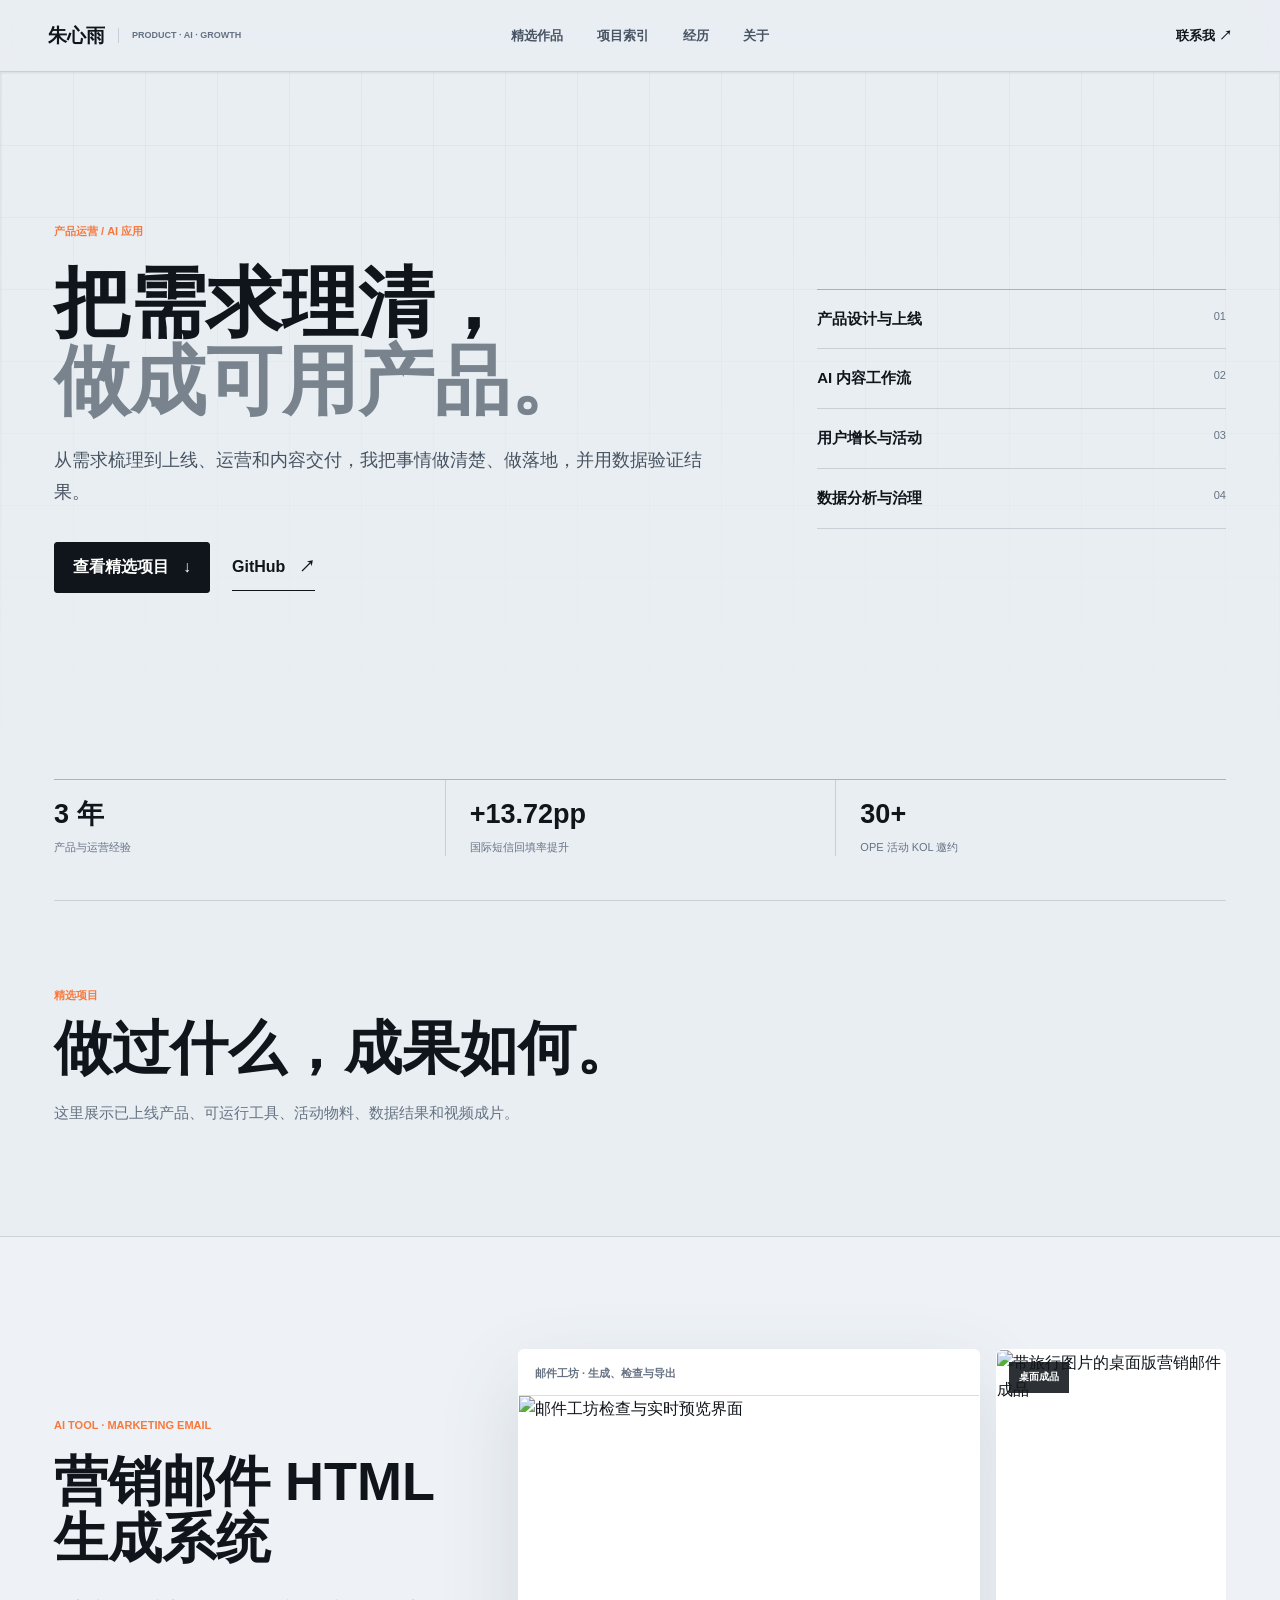
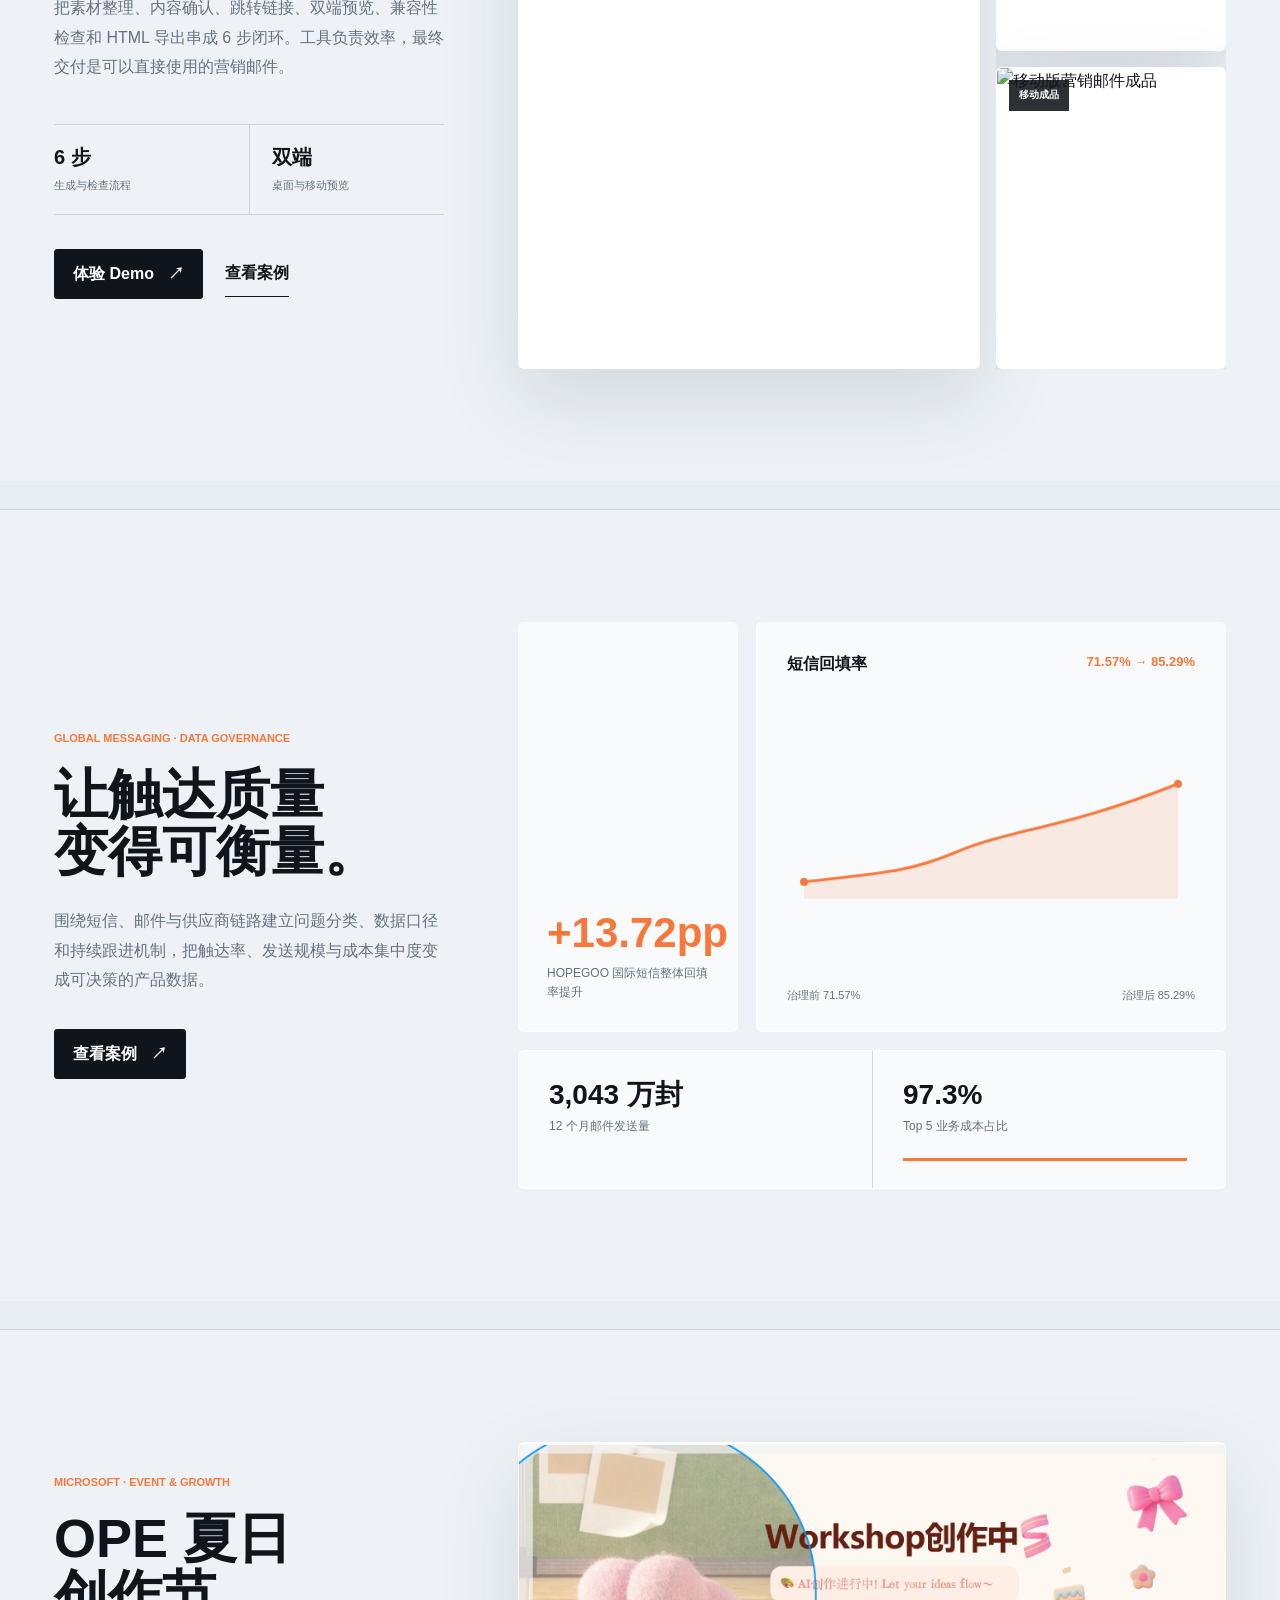
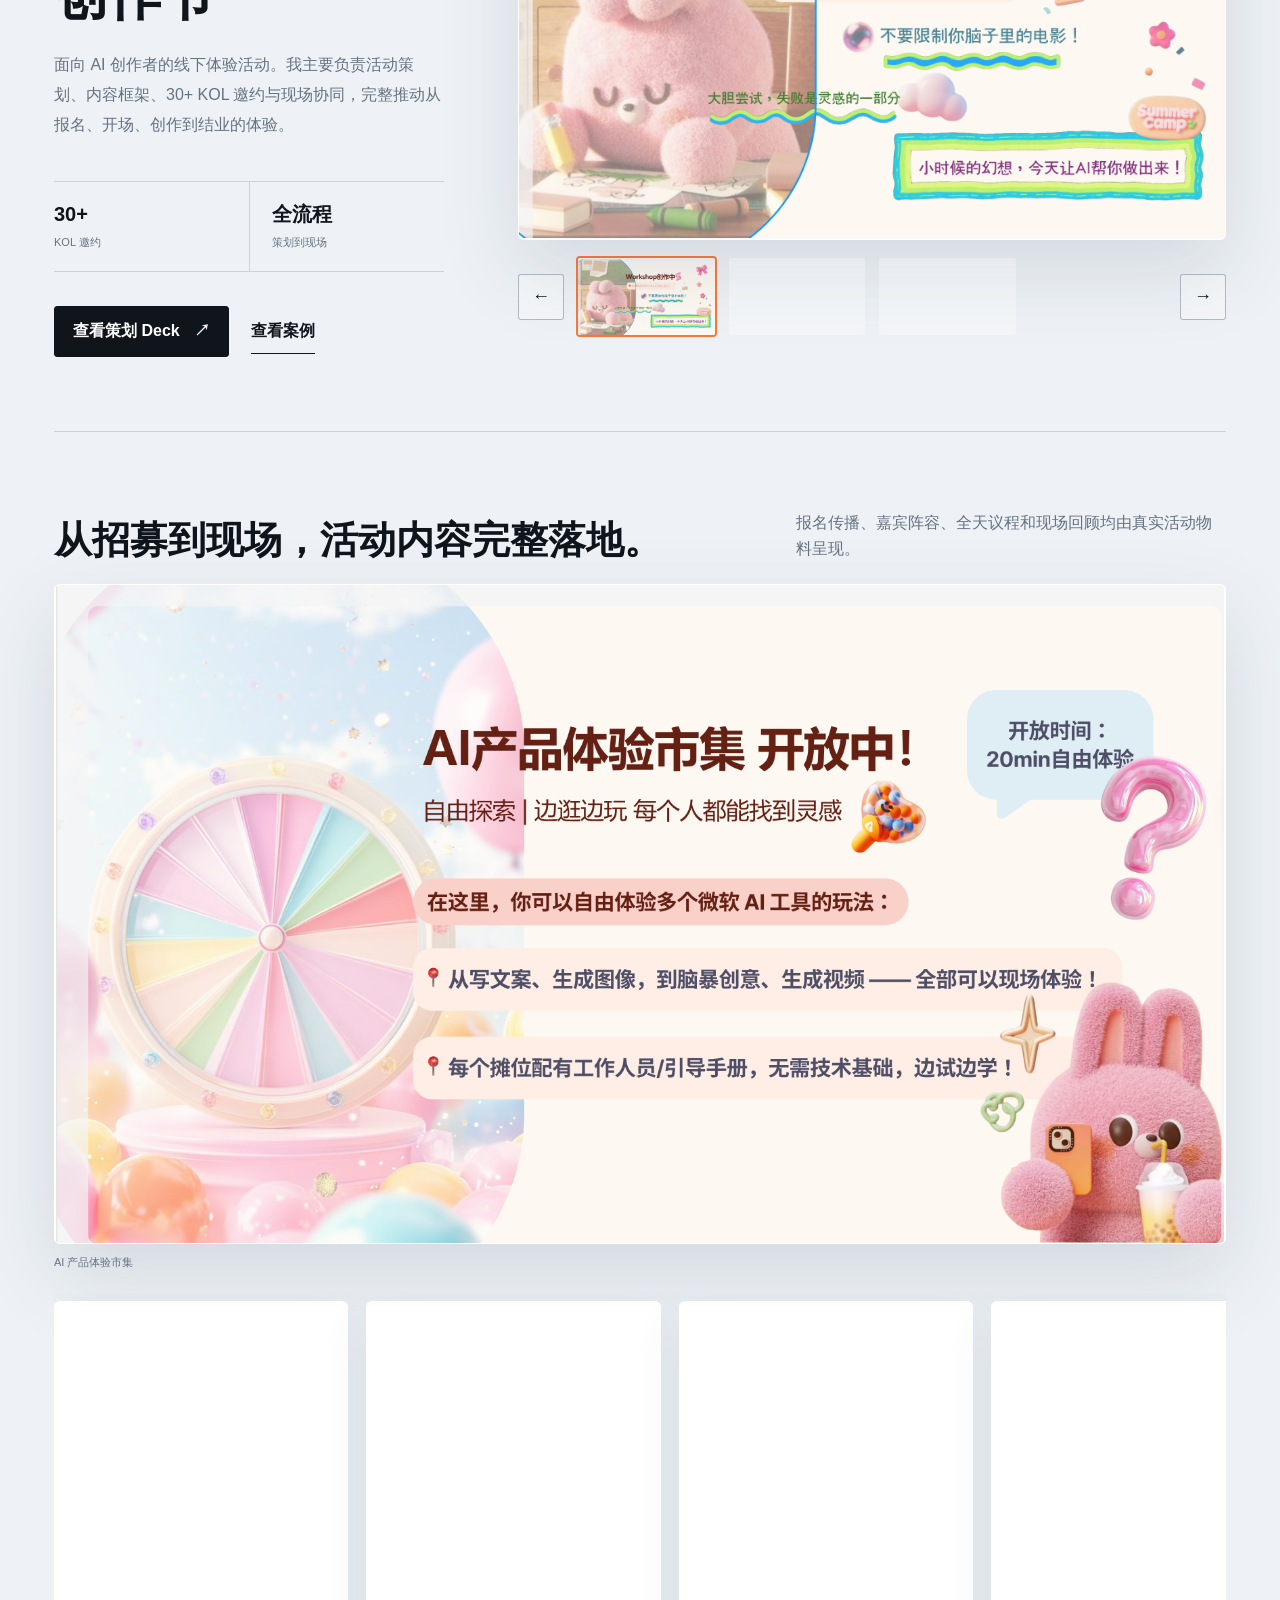
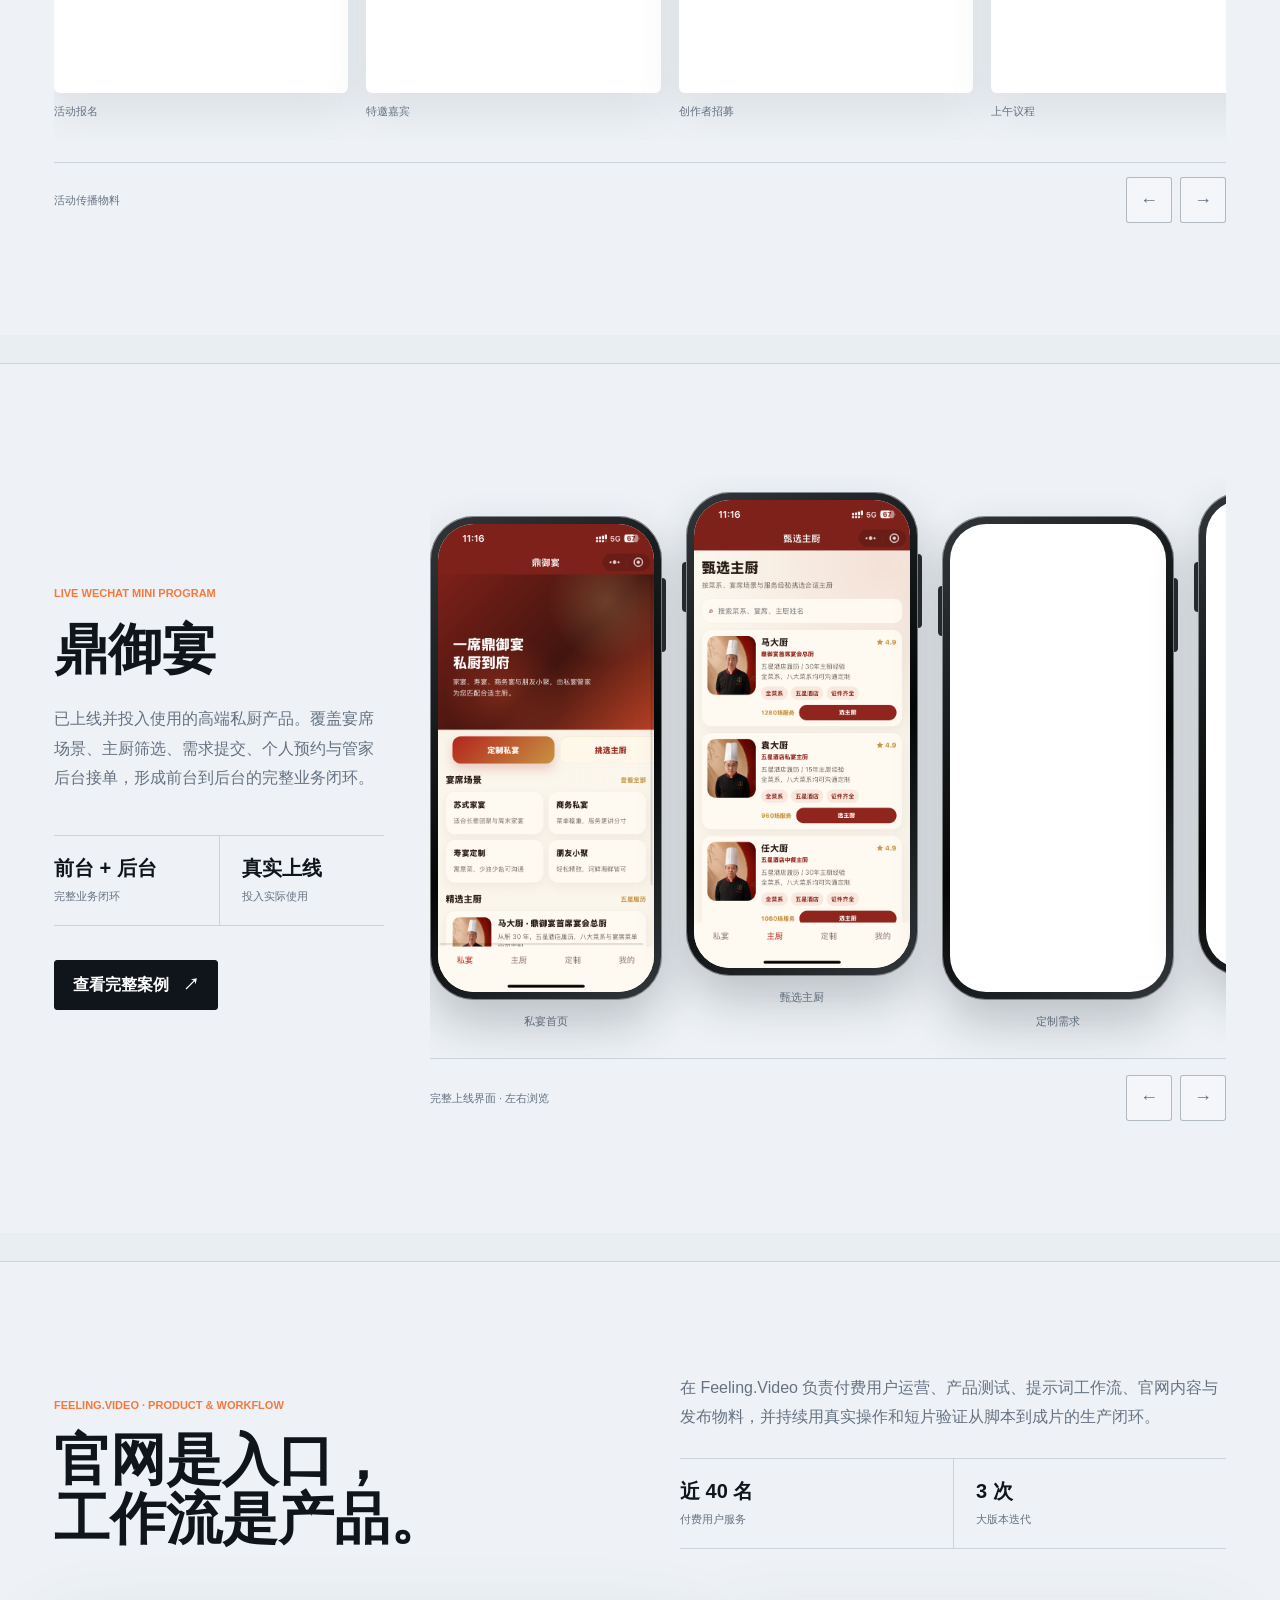
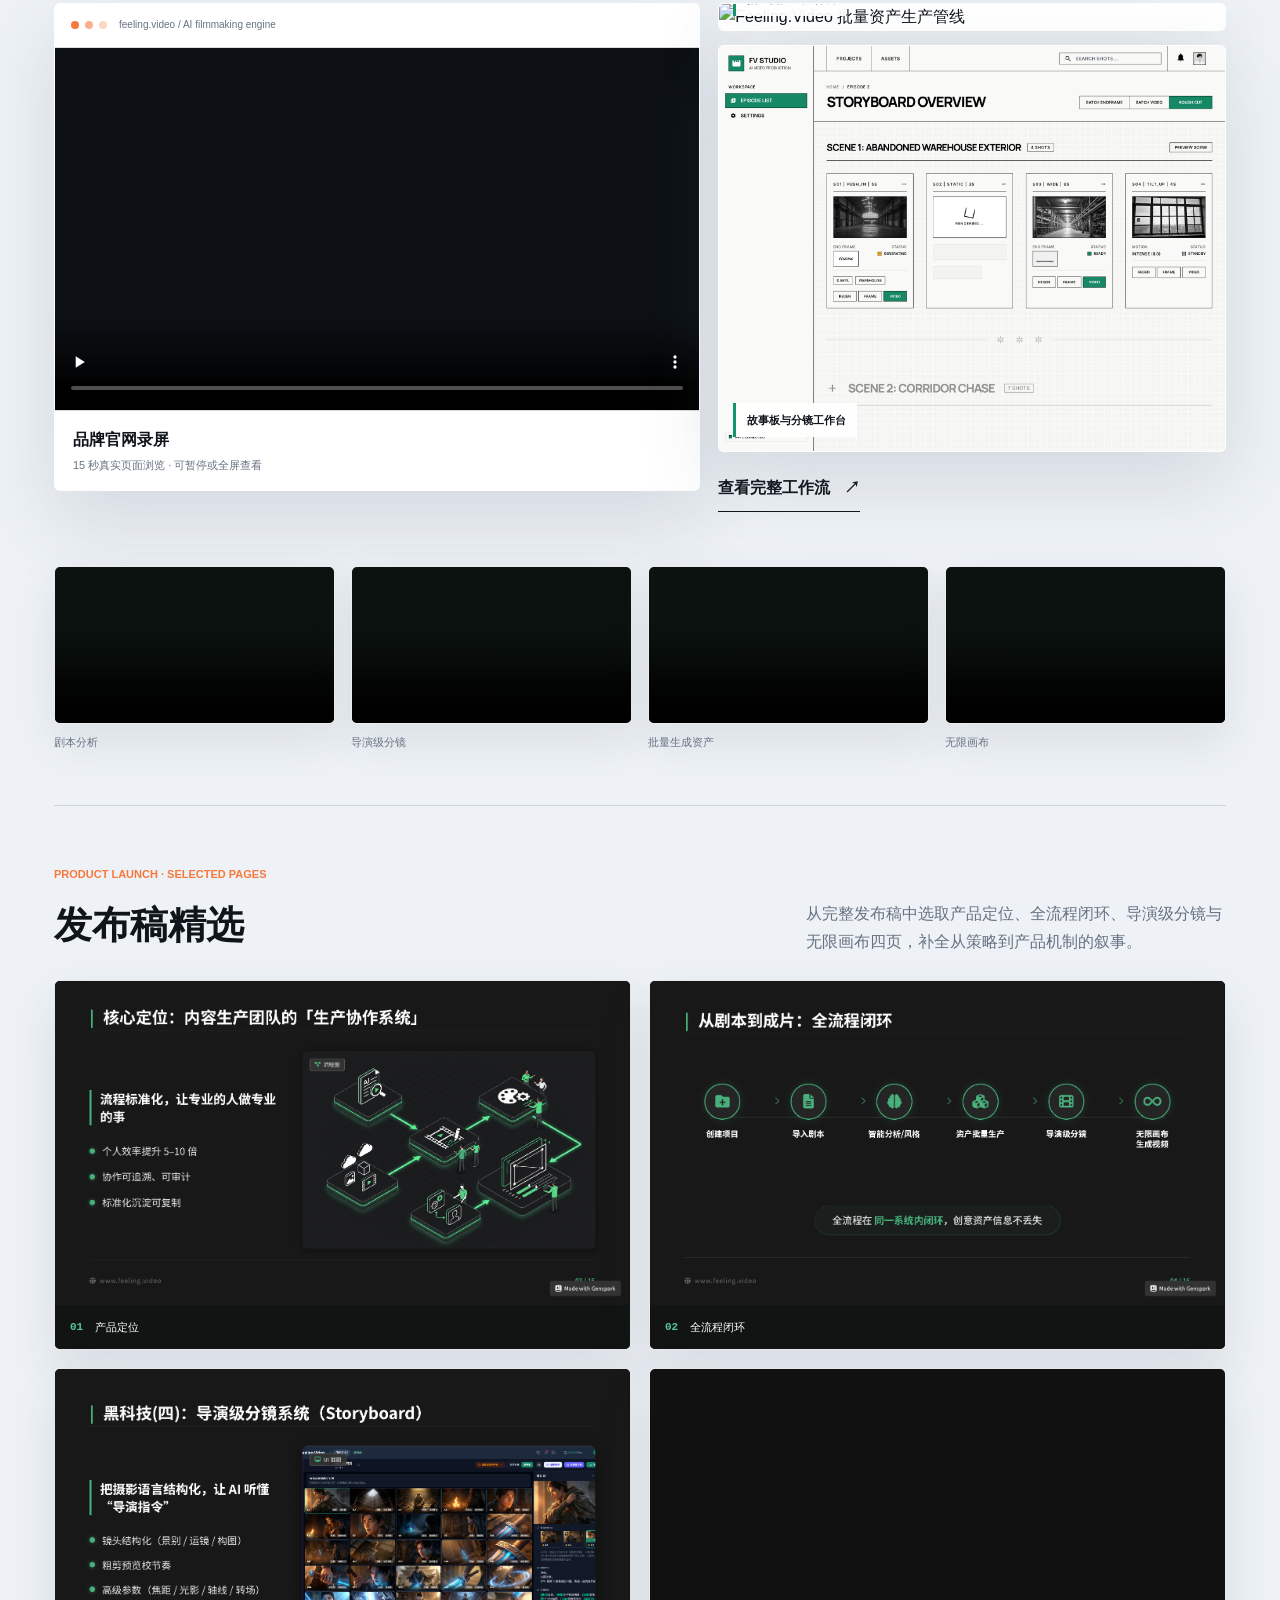
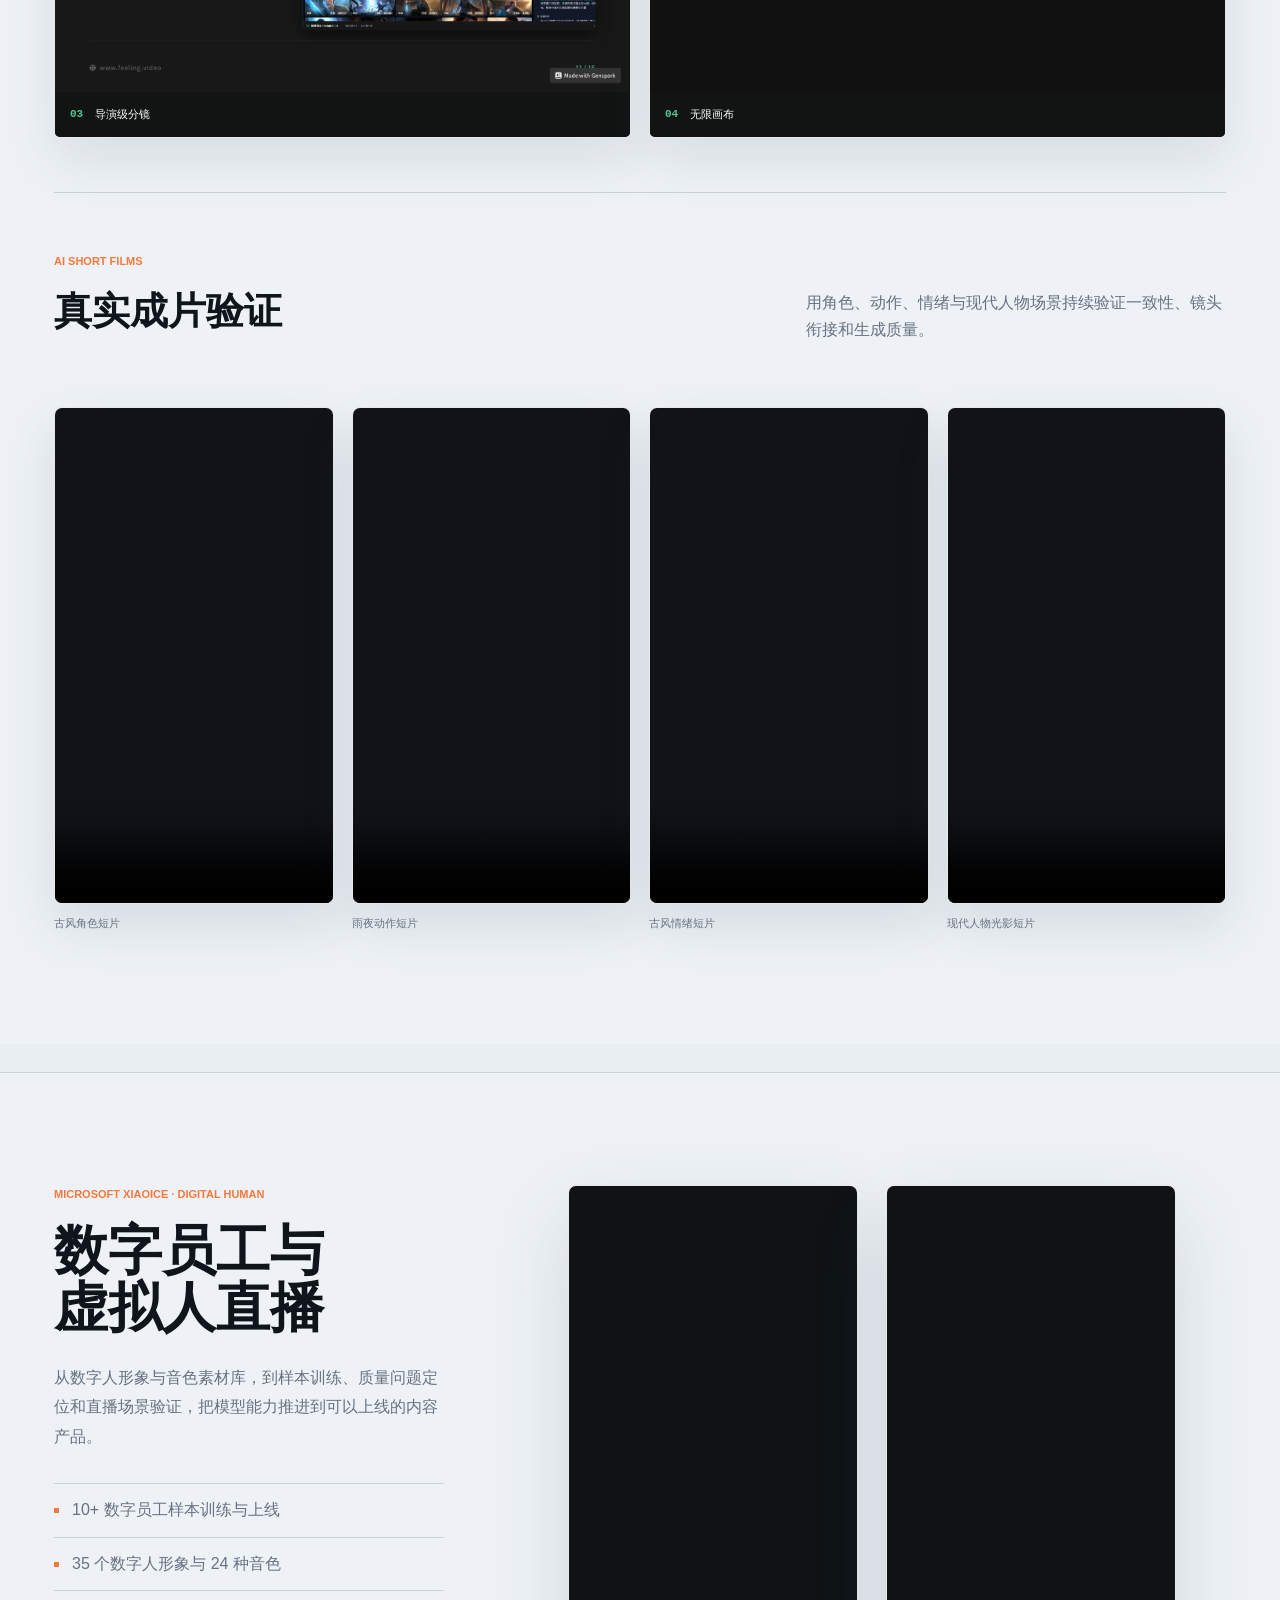
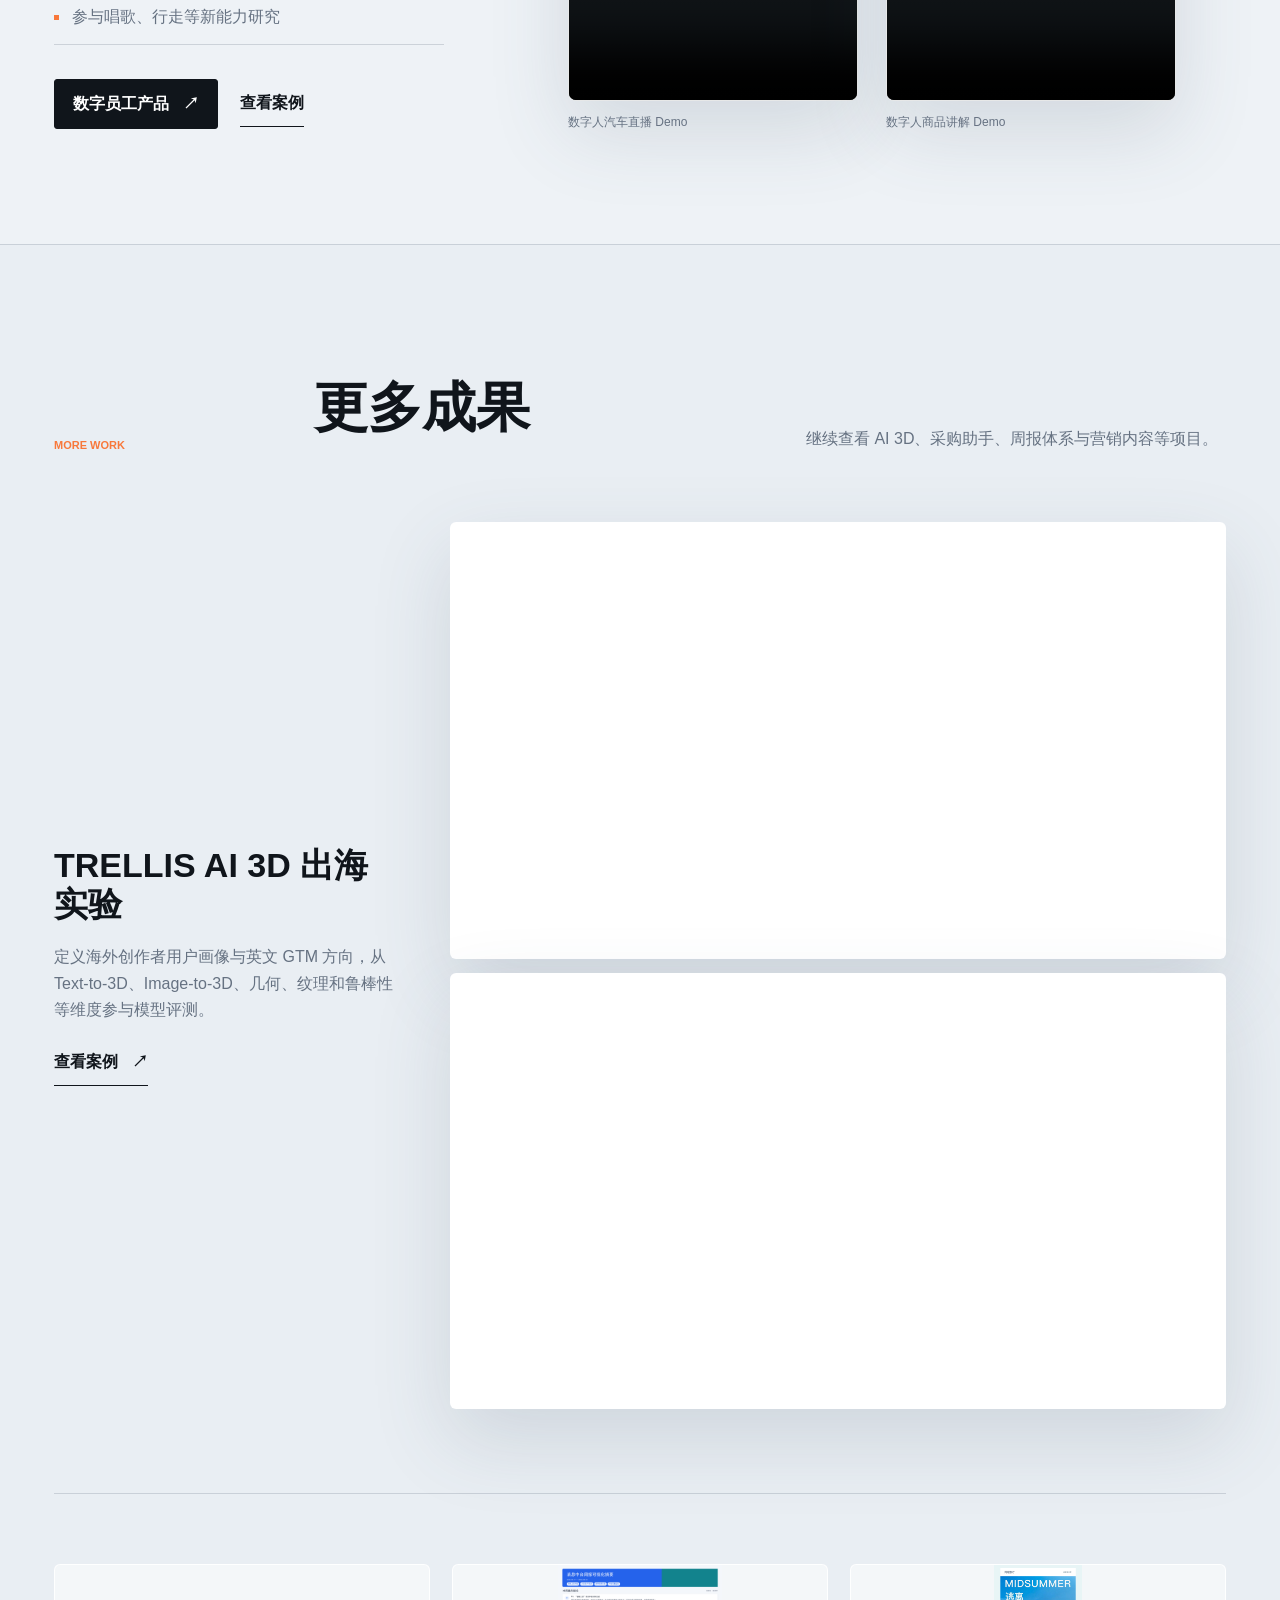
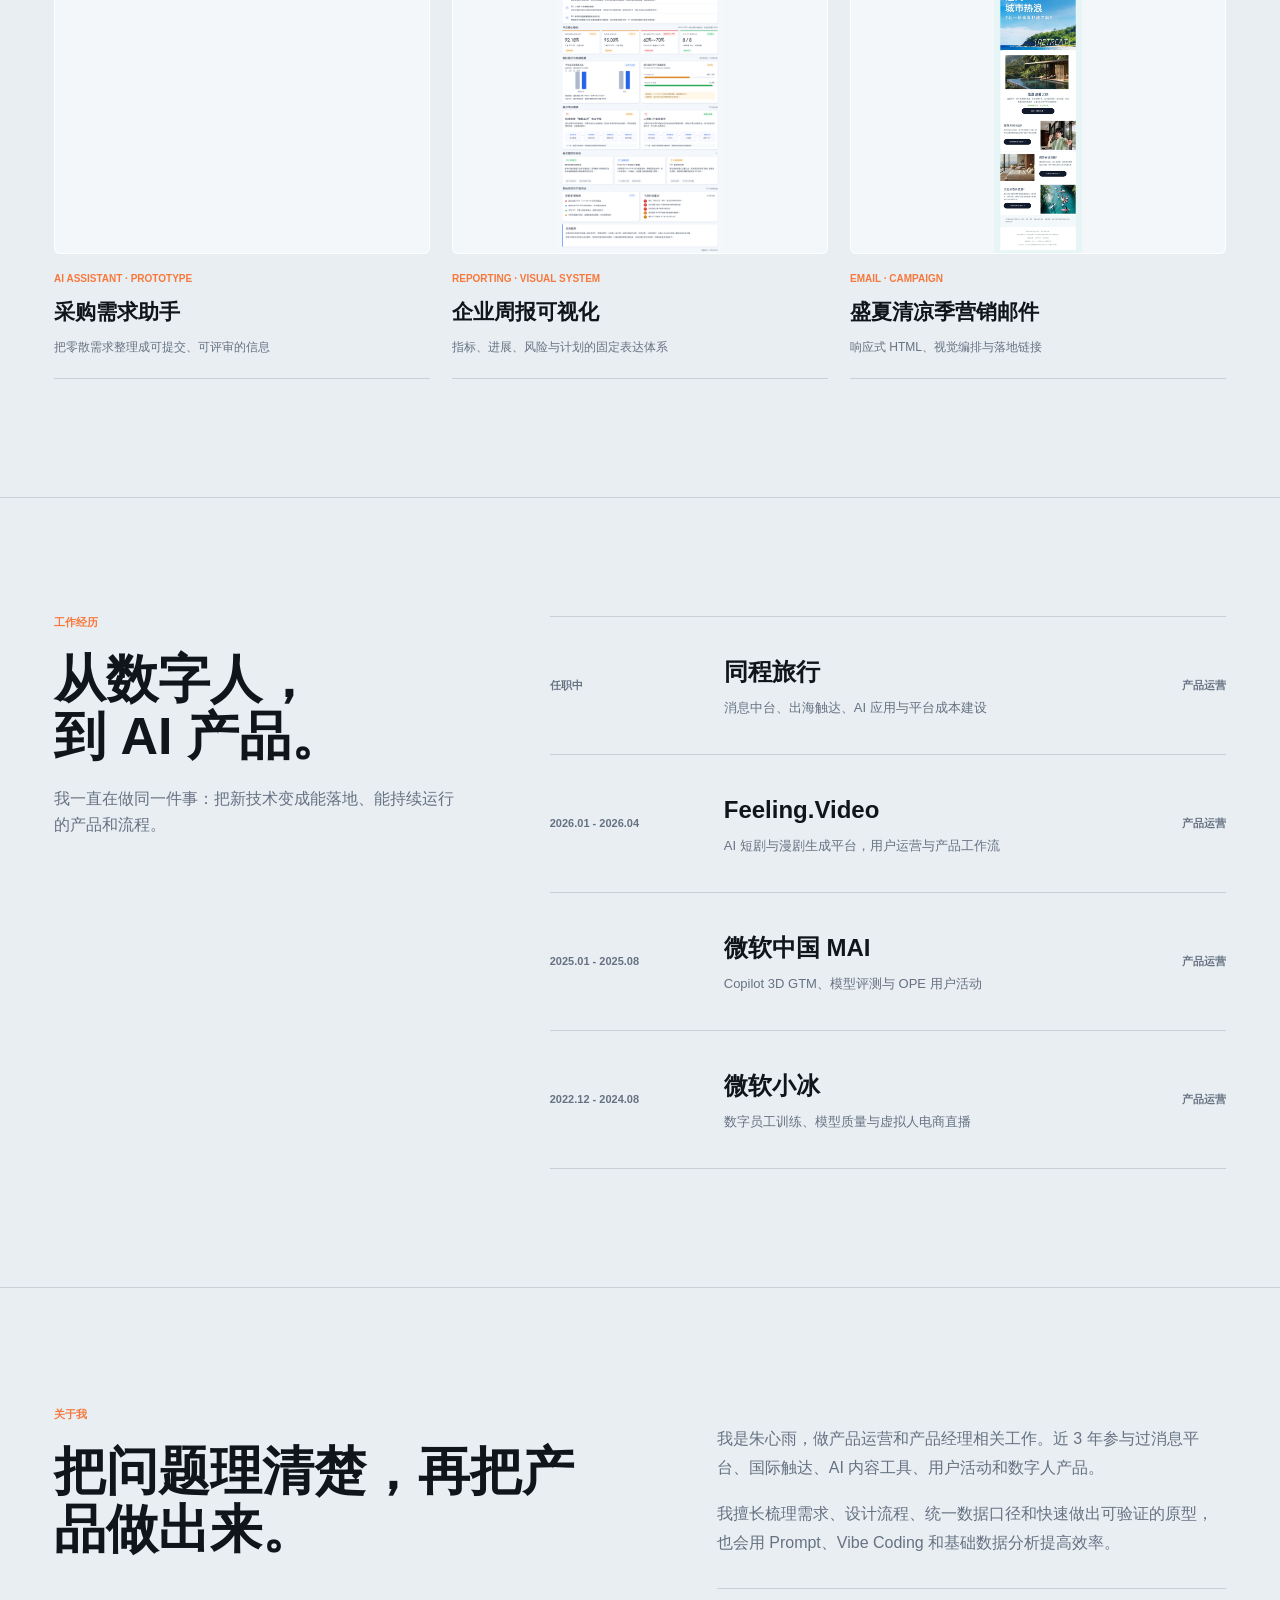
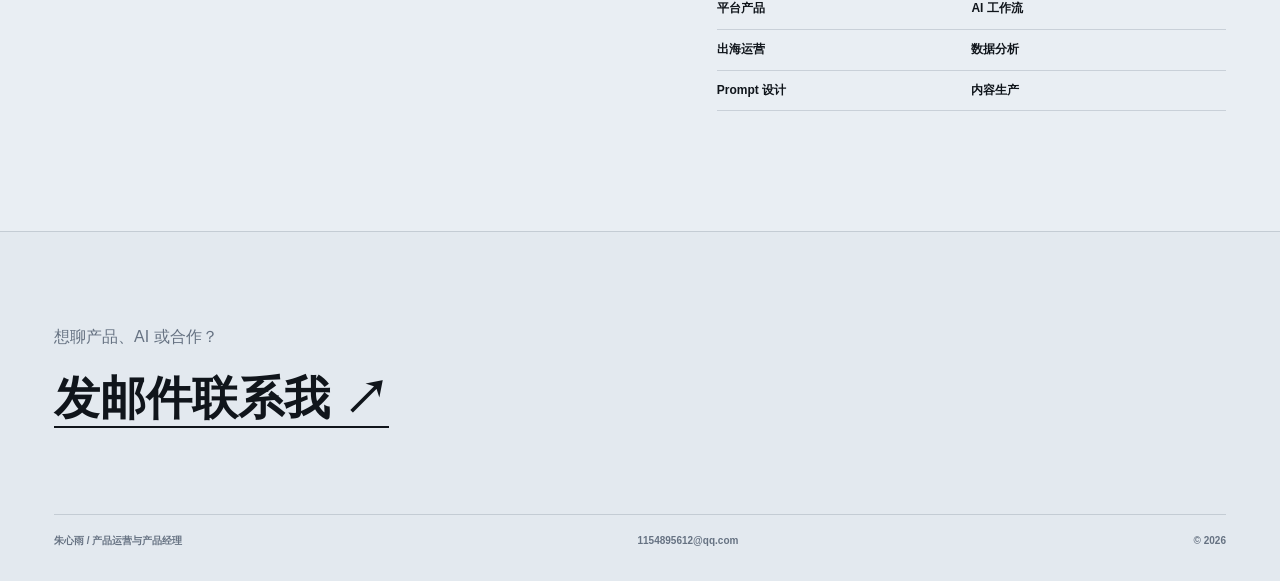
==== commit 5e385fdc: "Improve portfolio media loading and copy" ====
--- a/index.html
+++ b/index.html
@@ -7,8 +7,10 @@
   <meta name="theme-color" content="#edf2f6">
   <link rel="icon" href="data:,">
   <title>朱心雨 | 产品运营与 AI 应用作品集</title>
-  <link rel="stylesheet" href="styles.css">
-  <script src="script.js" defer></script>
+  <link rel="preconnect" href="https://cdn.jsdelivr.net" crossorigin>
+  <link rel="preload" as="image" href="https://cdn.jsdelivr.net/gh/judyzhu-coder/judy-portfolio@main/assets/images/email-studio.png" fetchpriority="high">
+  <link rel="stylesheet" href="styles.css?v=20260825-2">
+  <script src="script.js?v=20260825-2" defer></script>
 </head>
 <body>
   <a class="skip-link" href="#main">跳到主要内容</a>
@@ -25,23 +27,23 @@
     <section class="hero" id="top">
       <div class="tech-plane plane-one" aria-hidden="true"></div><div class="tech-plane plane-two" aria-hidden="true"></div>
       <div class="hero-copy reveal">
-        <p class="kicker">PRODUCT OPERATIONS · AI APPLICATIONS</p>
-        <h1>让新技术进入<br><span>真实业务。</span></h1>
-        <p class="hero-lead">从模糊需求到上线产品、运营机制与内容交付，我连接业务、数据和 AI，把复杂工作推进为可验证的成果。</p>
+        <p class="kicker">产品运营 / AI 应用</p>
+        <h1>把需求理清，<br><span>做成可用产品。</span></h1>
+        <p class="hero-lead">从需求梳理到上线、运营和内容交付，我把事情做清楚、做落地，并用数据验证结果。</p>
         <div class="hero-actions"><a class="primary-action" href="#work">查看精选项目 <span aria-hidden="true">↓</span></a><a class="text-action" href="https://github.com/judyzhu-coder" target="_blank" rel="noreferrer">GitHub <span aria-hidden="true">↗</span></a></div>
       </div>
-      <div class="hero-scope reveal" aria-label="能力方向"><p><b>平台产品</b><span>01</span></p><p><b>AIGC 工作流</b><span>02</span></p><p><b>增长与活动</b><span>03</span></p><p><b>数据治理</b><span>04</span></p></div>
+      <div class="hero-scope reveal" aria-label="能力方向"><p><b>产品设计与上线</b><span>01</span></p><p><b>AI 内容工作流</b><span>02</span></p><p><b>用户增长与活动</b><span>03</span></p><p><b>数据分析与治理</b><span>04</span></p></div>
       <dl class="hero-proof reveal" aria-label="核心经历数据">
-        <div><dt><span data-counter="3">0</span> 年</dt><dd>产品与运营经验</dd></div>
-        <div><dt>+<span data-counter="13.72" data-decimals="2">0</span>pp</dt><dd>国际短信回填率提升</dd></div>
-        <div><dt><span data-counter="30">0</span>+</dt><dd>OPE 活动 KOL 邀约</dd></div>
+        <div><dt><span data-counter="3">3</span> 年</dt><dd>产品与运营经验</dd></div>
+        <div><dt>+<span data-counter="13.72" data-decimals="2">13.72</span>pp</dt><dd>国际短信回填率提升</dd></div>
+        <div><dt><span data-counter="30">30</span>+</dt><dd>OPE 活动 KOL 邀约</dd></div>
       </dl>
       <span class="hero-axis" aria-hidden="true"></span>
     </section>
 
     <section class="work-intro" id="work">
-      <p class="kicker reveal">SELECTED WORK</p><h2 class="reveal">真实项目，真实交付。</h2>
-      <p class="reveal">工具、平台、活动和内容产品都用实际成品呈现；界面稿、现场视觉、数据与视频按各自原始比例展示。</p>
+      <p class="kicker reveal">精选项目</p><h2 class="reveal">做过什么，成果如何。</h2>
+      <p class="reveal">这里展示已上线产品、可运行工具、活动物料、数据结果和视频成片。</p>
     </section>
 
     <section class="case case-email" id="email-studio-case">
@@ -52,10 +54,10 @@
         <div class="case-actions"><a class="primary-action" href="projects/email-studio/index.html" target="_blank">体验 Demo <span aria-hidden="true">↗</span></a><button class="text-action" type="button" data-open-project="email-studio">查看案例</button></div>
       </div>
       <div class="email-stage reveal">
-        <figure class="email-tool-frame"><figcaption>邮件工坊 · 生成、检查与导出</figcaption><img src="assets/images/email-studio.png" alt="邮件工坊检查与实时预览界面"></figure>
+        <figure class="email-tool-frame"><figcaption>邮件工坊 · 生成、检查与导出</figcaption><img src="https://cdn.jsdelivr.net/gh/judyzhu-coder/judy-portfolio@main/assets/images/email-studio.png" width="1440" height="1100" loading="eager" decoding="async" fetchpriority="high" alt="邮件工坊检查与实时预览界面"></figure>
         <div class="email-deliverables">
-          <a class="email-result email-result-desktop" href="projects/midsummer-email/midsummer-email.html" target="_blank"><span>桌面成品</span><img src="assets/images/email-final-desktop.png" alt="带旅行图片的桌面版营销邮件成品"></a>
-          <a class="email-result email-result-mobile" href="projects/midsummer-email/midsummer-email.html" target="_blank"><span>移动成品</span><img src="assets/images/email-final-mobile.png" alt="移动版营销邮件成品"></a>
+          <a class="email-result email-result-desktop" href="projects/midsummer-email/midsummer-email.html" target="_blank"><span>桌面成品</span><img src="https://cdn.jsdelivr.net/gh/judyzhu-coder/judy-portfolio@main/assets/images/email-final-desktop.png" width="700" height="2265" loading="eager" decoding="async" fetchpriority="high" alt="带旅行图片的桌面版营销邮件成品"></a>
+          <a class="email-result email-result-mobile" href="projects/midsummer-email/midsummer-email.html" target="_blank"><span>移动成品</span><img src="https://cdn.jsdelivr.net/gh/judyzhu-coder/judy-portfolio@main/assets/images/email-final-mobile.png" width="390" height="2839" loading="eager" decoding="async" fetchpriority="high" alt="移动版营销邮件成品"></a>
         </div>
       </div>
     </section>
@@ -90,26 +92,26 @@
       </div>
       <div class="showcase-carousel reveal" data-carousel>
         <div class="showcase-frame">
-          <img class="carousel-slide is-active" src="assets/images/ope-workshop.png" alt="OPE Summer Camp Workshop 创作中视觉">
-          <img class="carousel-slide" src="assets/images/ope-program.png" alt="OPE Summer Camp 主线任务与高光时刻页面">
-          <img class="carousel-slide" src="assets/images/ope-closing.png" alt="OPE Summer Camp 结业与合影页面">
+          <img class="carousel-slide is-active" src="https://cdn.jsdelivr.net/gh/judyzhu-coder/judy-portfolio@main/assets/images/ope-workshop.png" loading="lazy" decoding="async" alt="OPE Summer Camp Workshop 创作中视觉">
+          <img class="carousel-slide" src="https://cdn.jsdelivr.net/gh/judyzhu-coder/judy-portfolio@main/assets/images/ope-program.png" loading="lazy" decoding="async" alt="OPE Summer Camp 主线任务与高光时刻页面">
+          <img class="carousel-slide" src="https://cdn.jsdelivr.net/gh/judyzhu-coder/judy-portfolio@main/assets/images/ope-closing.png" loading="lazy" decoding="async" alt="OPE Summer Camp 结业与合影页面">
         </div>
         <div class="carousel-nav"><button class="carousel-arrow" type="button" data-carousel-prev aria-label="上一张">←</button><div class="carousel-thumbs">
-          <button class="is-active" type="button" data-carousel-to="0" aria-label="查看 Workshop 视觉"><img src="assets/images/ope-workshop.png" alt=""></button>
-          <button type="button" data-carousel-to="1" aria-label="查看活动任务视觉"><img src="assets/images/ope-program.png" alt=""></button>
-          <button type="button" data-carousel-to="2" aria-label="查看结业视觉"><img src="assets/images/ope-closing.png" alt=""></button>
+          <button class="is-active" type="button" data-carousel-to="0" aria-label="查看 Workshop 视觉"><img src="https://cdn.jsdelivr.net/gh/judyzhu-coder/judy-portfolio@main/assets/images/ope-workshop.png" loading="lazy" decoding="async" alt=""></button>
+          <button type="button" data-carousel-to="1" aria-label="查看活动任务视觉"><img src="https://cdn.jsdelivr.net/gh/judyzhu-coder/judy-portfolio@main/assets/images/ope-program.png" loading="lazy" decoding="async" alt=""></button>
+          <button type="button" data-carousel-to="2" aria-label="查看结业视觉"><img src="https://cdn.jsdelivr.net/gh/judyzhu-coder/judy-portfolio@main/assets/images/ope-closing.png" loading="lazy" decoding="async" alt=""></button>
         </div><button class="carousel-arrow" type="button" data-carousel-next aria-label="下一张">→</button></div>
       </div>
       <div class="ope-story reveal">
         <div class="ope-story-heading"><h3>从招募到现场，活动内容完整落地。</h3><p>报名传播、嘉宾阵容、全天议程和现场回顾均由真实活动物料呈现。</p></div>
-        <figure class="ope-market-visual"><img src="assets/images/ope-event/experience-market.png" alt="微软 OPE AI 产品体验市集介绍视觉"><figcaption>AI 产品体验市集</figcaption></figure>
+        <figure class="ope-market-visual"><img src="https://cdn.jsdelivr.net/gh/judyzhu-coder/judy-portfolio@main/assets/images/ope-event/experience-market.png" loading="lazy" decoding="async" alt="微软 OPE AI 产品体验市集介绍视觉"><figcaption>AI 产品体验市集</figcaption></figure>
         <div class="ope-poster-rail" data-ope-rail aria-label="OPE 夏日创作节活动传播物料">
-          <figure><img src="assets/images/ope-event/registration-poster.png" alt="微软 OPE 夏日创作节报名海报"><figcaption>活动报名</figcaption></figure>
-          <figure><img src="assets/images/ope-event/guest-lineup.png" alt="微软 OPE 夏日创作节特邀嘉宾海报"><figcaption>特邀嘉宾</figcaption></figure>
-          <figure><img src="assets/images/ope-event/creator-call.png" alt="微软 OPE 夏日创作节创作者招募海报"><figcaption>创作者招募</figcaption></figure>
-          <figure><img src="assets/images/ope-event/agenda-morning.png" alt="微软 OPE 夏日创作节上午议程"><figcaption>上午议程</figcaption></figure>
-          <figure><img src="assets/images/ope-event/agenda-afternoon.png" alt="微软 OPE 夏日创作节下午议程"><figcaption>下午议程</figcaption></figure>
-          <figure><img src="assets/images/ope-event/event-vlog.png" alt="微软 OPE 夏日创作节现场回顾封面"><figcaption>现场回顾</figcaption></figure>
+          <figure><img src="https://cdn.jsdelivr.net/gh/judyzhu-coder/judy-portfolio@main/assets/images/ope-event/registration-poster.png" loading="lazy" decoding="async" alt="微软 OPE 夏日创作节报名海报"><figcaption>活动报名</figcaption></figure>
+          <figure><img src="https://cdn.jsdelivr.net/gh/judyzhu-coder/judy-portfolio@main/assets/images/ope-event/guest-lineup.png" loading="lazy" decoding="async" alt="微软 OPE 夏日创作节特邀嘉宾海报"><figcaption>特邀嘉宾</figcaption></figure>
+          <figure><img src="https://cdn.jsdelivr.net/gh/judyzhu-coder/judy-portfolio@main/assets/images/ope-event/creator-call.png" loading="lazy" decoding="async" alt="微软 OPE 夏日创作节创作者招募海报"><figcaption>创作者招募</figcaption></figure>
+          <figure><img src="https://cdn.jsdelivr.net/gh/judyzhu-coder/judy-portfolio@main/assets/images/ope-event/agenda-morning.png" loading="lazy" decoding="async" alt="微软 OPE 夏日创作节上午议程"><figcaption>上午议程</figcaption></figure>
+          <figure><img src="https://cdn.jsdelivr.net/gh/judyzhu-coder/judy-portfolio@main/assets/images/ope-event/agenda-afternoon.png" loading="lazy" decoding="async" alt="微软 OPE 夏日创作节下午议程"><figcaption>下午议程</figcaption></figure>
+          <figure><img src="https://cdn.jsdelivr.net/gh/judyzhu-coder/judy-portfolio@main/assets/images/ope-event/event-vlog.png" loading="lazy" decoding="async" alt="微软 OPE 夏日创作节现场回顾封面"><figcaption>现场回顾</figcaption></figure>
         </div>
         <div class="ope-poster-controls"><span>活动传播物料</span><div><button class="carousel-arrow" type="button" data-ope-prev aria-label="向左浏览 OPE 活动物料">←</button><button class="carousel-arrow" type="button" data-ope-next aria-label="向右浏览 OPE 活动物料">→</button></div></div>
       </div>
@@ -124,11 +126,11 @@
       </div>
       <div class="phone-gallery reveal">
         <div class="phone-flow" data-phone-rail aria-label="鼎御宴小程序真实上线界面">
-          <figure><div class="iphone-device"><img src="assets/images/dingyuyan-home.png" alt="鼎御宴小程序私宴首页"></div><figcaption>私宴首页</figcaption></figure>
-          <figure><div class="iphone-device"><img src="assets/images/dingyuyan-chefs.png" alt="鼎御宴甄选主厨列表"></div><figcaption>甄选主厨</figcaption></figure>
-          <figure><div class="iphone-device"><img src="assets/images/dingyuyan-custom.png" alt="鼎御宴定制私宴需求表单"></div><figcaption>定制需求</figcaption></figure>
-          <figure><div class="iphone-device"><img src="assets/images/dingyuyan-my.png" alt="鼎御宴个人中心与预约入口"></div><figcaption>预约中心</figcaption></figure>
-          <figure><div class="iphone-device"><img src="assets/images/dingyuyan-admin.png" alt="鼎御宴管家后台接单界面"></div><figcaption>管家后台</figcaption></figure>
+          <figure><div class="iphone-device"><img src="https://cdn.jsdelivr.net/gh/judyzhu-coder/judy-portfolio@main/assets/images/dingyuyan-home.png" loading="lazy" decoding="async" alt="鼎御宴小程序私宴首页"></div><figcaption>私宴首页</figcaption></figure>
+          <figure><div class="iphone-device"><img src="https://cdn.jsdelivr.net/gh/judyzhu-coder/judy-portfolio@main/assets/images/dingyuyan-chefs.png" loading="lazy" decoding="async" alt="鼎御宴甄选主厨列表"></div><figcaption>甄选主厨</figcaption></figure>
+          <figure><div class="iphone-device"><img src="https://cdn.jsdelivr.net/gh/judyzhu-coder/judy-portfolio@main/assets/images/dingyuyan-custom.png" loading="lazy" decoding="async" alt="鼎御宴定制私宴需求表单"></div><figcaption>定制需求</figcaption></figure>
+          <figure><div class="iphone-device"><img src="https://cdn.jsdelivr.net/gh/judyzhu-coder/judy-portfolio@main/assets/images/dingyuyan-my.png" loading="lazy" decoding="async" alt="鼎御宴个人中心与预约入口"></div><figcaption>预约中心</figcaption></figure>
+          <figure><div class="iphone-device"><img src="https://cdn.jsdelivr.net/gh/judyzhu-coder/judy-portfolio@main/assets/images/dingyuyan-admin.png" loading="lazy" decoding="async" alt="鼎御宴管家后台接单界面"></div><figcaption>管家后台</figcaption></figure>
         </div>
         <div class="phone-controls"><span>完整上线界面 · 左右浏览</span><div><button class="carousel-arrow" type="button" data-phone-prev aria-label="向左浏览">←</button><button class="carousel-arrow" type="button" data-phone-next aria-label="向右浏览">→</button></div></div>
       </div>
@@ -140,30 +142,30 @@
         <div><p>在 Feeling.Video 负责付费用户运营、产品测试、提示词工作流、官网内容与发布物料，并持续用真实操作和短片验证从脚本到成片的生产闭环。</p><dl class="case-facts"><div><dt>近 40 名</dt><dd>付费用户服务</dd></div><div><dt>3 次</dt><dd>大版本迭代</dd></div></dl></div>
       </div>
       <div class="feeling-evidence reveal">
-        <article class="feeling-site-proof"><div class="browser-bar"><i></i><i></i><i></i><span>feeling.video / AI filmmaking engine</span></div><video controls muted autoplay loop playsinline preload="metadata" poster="assets/images/feeling-workflow/website-home.png" aria-label="Feeling.Video 品牌官网运行录屏"><source src="assets/video/feeling-website-tour.mp4" type="video/mp4"></video><div class="proof-footer"><div><b>品牌官网录屏</b><span>15 秒真实页面浏览 · 可暂停或全屏查看</span></div></div></article>
-        <article class="feeling-workflow-proof"><figure><img src="assets/images/feeling-workflow/batch-pipeline.png" alt="Feeling.Video 批量资产生产管线"><figcaption>批量资产生产管线</figcaption></figure><figure><img src="assets/images/feeling-workflow/fv-storyboard.png" alt="FV Studio 故事板与分镜工作台"><figcaption>故事板与分镜工作台</figcaption></figure><button class="text-action" type="button" data-open-project="feeling-workflow">查看完整工作流 <span aria-hidden="true">↗</span></button></article>
+        <article class="feeling-site-proof"><div class="browser-bar"><i></i><i></i><i></i><span>feeling.video / AI filmmaking engine</span></div><video controls muted loop playsinline preload="none" poster="https://cdn.jsdelivr.net/gh/judyzhu-coder/judy-portfolio@main/assets/images/feeling-workflow/website-home.png" aria-label="Feeling.Video 品牌官网运行录屏"><source src="https://cdn.jsdelivr.net/gh/judyzhu-coder/judy-portfolio@main/assets/video/feeling-website-tour.mp4" type="video/mp4"></video><div class="proof-footer"><div><b>品牌官网录屏</b><span>15 秒真实页面浏览 · 可暂停或全屏查看</span></div></div></article>
+        <article class="feeling-workflow-proof"><figure><img src="https://cdn.jsdelivr.net/gh/judyzhu-coder/judy-portfolio@main/assets/images/feeling-workflow/batch-pipeline.png" loading="lazy" decoding="async" alt="Feeling.Video 批量资产生产管线"><figcaption>批量资产生产管线</figcaption></figure><figure><img src="https://cdn.jsdelivr.net/gh/judyzhu-coder/judy-portfolio@main/assets/images/feeling-workflow/fv-storyboard.png" loading="lazy" decoding="async" alt="FV Studio 故事板与分镜工作台"><figcaption>故事板与分镜工作台</figcaption></figure><button class="text-action" type="button" data-open-project="feeling-workflow">查看完整工作流 <span aria-hidden="true">↗</span></button></article>
       </div>
       <div class="workflow-media reveal" aria-label="Feeling.Video 真实产品操作录屏">
-        <figure><video controls muted playsinline preload="metadata" poster="assets/images/feeling-workflow/text-storyboard.png"><source src="assets/video/feeling-workflow/script-analysis.webm" type="video/webm"></video><figcaption>剧本分析</figcaption></figure>
-        <figure><video controls muted playsinline preload="metadata" poster="assets/images/feeling-workflow/storyboard.png"><source src="assets/video/feeling-workflow/storyboard.webm" type="video/webm"></video><figcaption>导演级分镜</figcaption></figure>
-        <figure><video controls muted playsinline preload="metadata" poster="assets/images/feeling-workflow/batch-pipeline.png"><source src="assets/video/feeling-workflow/batch-assets.webm" type="video/webm"></video><figcaption>批量生成资产</figcaption></figure>
-        <figure><video controls muted playsinline preload="metadata" poster="assets/images/feeling-workflow/infinite-canvas.png"><source src="assets/video/feeling-workflow/infinite-canvas.webm" type="video/webm"></video><figcaption>无限画布</figcaption></figure>
+        <figure><video controls muted playsinline preload="none" poster="https://cdn.jsdelivr.net/gh/judyzhu-coder/judy-portfolio@main/assets/images/feeling-workflow/text-storyboard.png"><source src="https://cdn.jsdelivr.net/gh/judyzhu-coder/judy-portfolio@main/assets/video/feeling-workflow/script-analysis.webm" type="video/webm"></video><figcaption>剧本分析</figcaption></figure>
+        <figure><video controls muted playsinline preload="none" poster="https://cdn.jsdelivr.net/gh/judyzhu-coder/judy-portfolio@main/assets/images/feeling-workflow/storyboard.png"><source src="https://cdn.jsdelivr.net/gh/judyzhu-coder/judy-portfolio@main/assets/video/feeling-workflow/storyboard.webm" type="video/webm"></video><figcaption>导演级分镜</figcaption></figure>
+        <figure><video controls muted playsinline preload="none" poster="https://cdn.jsdelivr.net/gh/judyzhu-coder/judy-portfolio@main/assets/images/feeling-workflow/batch-pipeline.png"><source src="https://cdn.jsdelivr.net/gh/judyzhu-coder/judy-portfolio@main/assets/video/feeling-workflow/batch-assets.webm" type="video/webm"></video><figcaption>批量生成资产</figcaption></figure>
+        <figure><video controls muted playsinline preload="none" poster="https://cdn.jsdelivr.net/gh/judyzhu-coder/judy-portfolio@main/assets/images/feeling-workflow/infinite-canvas.png"><source src="https://cdn.jsdelivr.net/gh/judyzhu-coder/judy-portfolio@main/assets/video/feeling-workflow/infinite-canvas.webm" type="video/webm"></video><figcaption>无限画布</figcaption></figure>
       </div>
       <div class="launch-deck reveal" aria-label="Feeling.Video 产品发布稿精选">
         <div class="launch-deck-heading"><div><p class="kicker">PRODUCT LAUNCH · SELECTED PAGES</p><h3>发布稿精选</h3></div><p>从完整发布稿中选取产品定位、全流程闭环、导演级分镜与无限画布四页，补全从策略到产品机制的叙事。</p></div>
         <div class="launch-deck-grid">
-          <figure><img src="assets/images/feeling-launch/positioning.png" alt="Feeling.Video 内容生产协作系统产品定位页"><figcaption><b>01</b><span>产品定位</span></figcaption></figure>
-          <figure><img src="assets/images/feeling-launch/end-to-end.png" alt="Feeling.Video 从脚本到成片全流程闭环页"><figcaption><b>02</b><span>全流程闭环</span></figcaption></figure>
-          <figure><img src="assets/images/feeling-launch/storyboard-system.png" alt="Feeling.Video 导演级分镜系统页"><figcaption><b>03</b><span>导演级分镜</span></figcaption></figure>
-          <figure><img src="assets/images/feeling-launch/infinite-canvas.png" alt="Feeling.Video 无限画布页"><figcaption><b>04</b><span>无限画布</span></figcaption></figure>
+          <figure><img src="https://cdn.jsdelivr.net/gh/judyzhu-coder/judy-portfolio@main/assets/images/feeling-launch/positioning.png" loading="lazy" decoding="async" alt="Feeling.Video 内容生产协作系统产品定位页"><figcaption><b>01</b><span>产品定位</span></figcaption></figure>
+          <figure><img src="https://cdn.jsdelivr.net/gh/judyzhu-coder/judy-portfolio@main/assets/images/feeling-launch/end-to-end.png" loading="lazy" decoding="async" alt="Feeling.Video 从脚本到成片全流程闭环页"><figcaption><b>02</b><span>全流程闭环</span></figcaption></figure>
+          <figure><img src="https://cdn.jsdelivr.net/gh/judyzhu-coder/judy-portfolio@main/assets/images/feeling-launch/storyboard-system.png" loading="lazy" decoding="async" alt="Feeling.Video 导演级分镜系统页"><figcaption><b>03</b><span>导演级分镜</span></figcaption></figure>
+          <figure><img src="https://cdn.jsdelivr.net/gh/judyzhu-coder/judy-portfolio@main/assets/images/feeling-launch/infinite-canvas.png" loading="lazy" decoding="async" alt="Feeling.Video 无限画布页"><figcaption><b>04</b><span>无限画布</span></figcaption></figure>
         </div>
       </div>
       <div class="shorts-heading reveal"><div><p class="kicker">AI SHORT FILMS</p><h3>真实成片验证</h3></div><p>用角色、动作、情绪与现代人物场景持续验证一致性、镜头衔接和生成质量。</p></div>
       <div class="aigc-video-gallery reveal" aria-label="AI 短视频作品">
-        <figure><video controls muted playsinline preload="metadata" poster="assets/images/aigc-hanfu-poster.png"><source src="assets/video/aigc-hanfu.mp4" type="video/mp4"></video><figcaption>古风角色短片</figcaption></figure>
-        <figure><video controls muted playsinline preload="metadata" poster="assets/images/aigc-wuxia-poster.png"><source src="assets/video/aigc-wuxia.mp4" type="video/mp4"></video><figcaption>雨夜动作短片</figcaption></figure>
-        <figure><video controls muted playsinline preload="metadata" poster="assets/images/aigc-romance-poster.png"><source src="assets/video/aigc-romance.mp4" type="video/mp4"></video><figcaption>古风情绪短片</figcaption></figure>
-        <figure><video controls muted playsinline preload="metadata" poster="assets/images/aigc-portrait-poster.png"><source src="assets/video/aigc-portrait.mp4" type="video/mp4"></video><figcaption>现代人物光影短片</figcaption></figure>
+        <figure><video controls muted playsinline preload="none" poster="https://cdn.jsdelivr.net/gh/judyzhu-coder/judy-portfolio@main/assets/images/aigc-hanfu-poster.png"><source src="https://cdn.jsdelivr.net/gh/judyzhu-coder/judy-portfolio@main/assets/video/aigc-hanfu.mp4" type="video/mp4"></video><figcaption>古风角色短片</figcaption></figure>
+        <figure><video controls muted playsinline preload="none" poster="https://cdn.jsdelivr.net/gh/judyzhu-coder/judy-portfolio@main/assets/images/aigc-wuxia-poster.png"><source src="https://cdn.jsdelivr.net/gh/judyzhu-coder/judy-portfolio@main/assets/video/aigc-wuxia.mp4" type="video/mp4"></video><figcaption>雨夜动作短片</figcaption></figure>
+        <figure><video controls muted playsinline preload="none" poster="https://cdn.jsdelivr.net/gh/judyzhu-coder/judy-portfolio@main/assets/images/aigc-romance-poster.png"><source src="https://cdn.jsdelivr.net/gh/judyzhu-coder/judy-portfolio@main/assets/video/aigc-romance.mp4" type="video/mp4"></video><figcaption>古风情绪短片</figcaption></figure>
+        <figure><video controls muted playsinline preload="none" poster="https://cdn.jsdelivr.net/gh/judyzhu-coder/judy-portfolio@main/assets/images/aigc-portrait-poster.png"><source src="https://cdn.jsdelivr.net/gh/judyzhu-coder/judy-portfolio@main/assets/video/aigc-portrait.mp4" type="video/mp4"></video><figcaption>现代人物光影短片</figcaption></figure>
       </div>
     </section>
 
@@ -175,8 +177,8 @@
         <div class="case-actions"><a class="primary-action" href="https://www.xiaoice.cn/aiBeings" target="_blank" rel="noreferrer">数字员工产品 <span aria-hidden="true">↗</span></a><button class="text-action" type="button" data-open-project="digital-human">查看案例</button></div>
       </div>
       <div class="human-videos reveal">
-        <figure><video controls muted loop playsinline preload="metadata" poster="assets/images/digital-human-poster.png"><source src="assets/video/digital-human-demo.mp4" type="video/mp4"></video><figcaption>数字人汽车直播 Demo</figcaption></figure>
-        <figure><video controls muted loop playsinline preload="metadata" poster="assets/images/digital-human-sales-poster.png"><source src="assets/video/digital-human-sales.mp4" type="video/mp4"></video><figcaption>数字人商品讲解 Demo</figcaption></figure>
+        <figure><video controls muted loop playsinline preload="none" poster="https://cdn.jsdelivr.net/gh/judyzhu-coder/judy-portfolio@main/assets/images/digital-human-poster.png"><source src="https://cdn.jsdelivr.net/gh/judyzhu-coder/judy-portfolio@main/assets/video/digital-human-demo.mp4" type="video/mp4"></video><figcaption>数字人汽车直播 Demo</figcaption></figure>
+        <figure><video controls muted loop playsinline preload="none" poster="https://cdn.jsdelivr.net/gh/judyzhu-coder/judy-portfolio@main/assets/images/digital-human-sales-poster.png"><source src="https://cdn.jsdelivr.net/gh/judyzhu-coder/judy-portfolio@main/assets/video/digital-human-sales.mp4" type="video/mp4"></video><figcaption>数字人商品讲解 Demo</figcaption></figure>
       </div>
     </section>
 
@@ -184,17 +186,17 @@
       <div class="more-heading reveal"><p class="kicker">MORE WORK</p><h2>更多成果</h2><p>继续查看 AI 3D、采购助手、周报体系与营销内容等项目。</p></div>
       <div class="trellis-showcase reveal">
         <div class="trellis-copy"><h3>TRELLIS AI 3D 出海实验</h3><p>定义海外创作者用户画像与英文 GTM 方向，从 Text-to-3D、Image-to-3D、几何、纹理和鲁棒性等维度参与模型评测。</p><button class="text-action" type="button" data-open-project="trellis">查看案例 <span aria-hidden="true">↗</span></button></div>
-        <div class="trellis-media"><img src="assets/images/trellis-usecase.png" alt="TRELLIS Personalized 3D Creation 使用场景"><img src="assets/images/trellis-flow.png" alt="TRELLIS Text-to-3D 与 Image-to-3D 能力路径"></div>
+        <div class="trellis-media"><img src="https://cdn.jsdelivr.net/gh/judyzhu-coder/judy-portfolio@main/assets/images/trellis-usecase.png" loading="lazy" decoding="async" alt="TRELLIS Personalized 3D Creation 使用场景"><img src="https://cdn.jsdelivr.net/gh/judyzhu-coder/judy-portfolio@main/assets/images/trellis-flow.png" loading="lazy" decoding="async" alt="TRELLIS Text-to-3D 与 Image-to-3D 能力路径"></div>
       </div>
       <div class="project-index">
-        <a class="index-item reveal" href="projects/procurement-assistant.html" target="_blank"><img src="assets/images/procurement.png" alt="采购需求助手界面"><div><p>AI ASSISTANT · PROTOTYPE</p><h3>采购需求助手</h3><span>把零散需求整理成可提交、可评审的信息</span></div></a>
-        <a class="index-item reveal" href="projects/weekly-report.html" target="_blank"><img src="assets/images/weekly-report.png" alt="企业周报可视化页面"><div><p>REPORTING · VISUAL SYSTEM</p><h3>企业周报可视化</h3><span>指标、进展、风险与计划的固定表达体系</span></div></a>
-        <a class="index-item reveal" href="projects/midsummer-email/midsummer-email.html" target="_blank"><img src="assets/images/email-campaign.png" alt="盛夏清凉季营销邮件成品"><div><p>EMAIL · CAMPAIGN</p><h3>盛夏清凉季营销邮件</h3><span>响应式 HTML、视觉编排与落地链接</span></div></a>
+        <a class="index-item reveal" href="projects/procurement-assistant.html" target="_blank"><img src="https://cdn.jsdelivr.net/gh/judyzhu-coder/judy-portfolio@main/assets/images/procurement.png" loading="lazy" decoding="async" alt="采购需求助手界面"><div><p>AI ASSISTANT · PROTOTYPE</p><h3>采购需求助手</h3><span>把零散需求整理成可提交、可评审的信息</span></div></a>
+        <a class="index-item reveal" href="projects/weekly-report.html" target="_blank"><img src="https://cdn.jsdelivr.net/gh/judyzhu-coder/judy-portfolio@main/assets/images/weekly-report.png" loading="lazy" decoding="async" alt="企业周报可视化页面"><div><p>REPORTING · VISUAL SYSTEM</p><h3>企业周报可视化</h3><span>指标、进展、风险与计划的固定表达体系</span></div></a>
+        <a class="index-item reveal" href="projects/midsummer-email/midsummer-email.html" target="_blank"><img src="https://cdn.jsdelivr.net/gh/judyzhu-coder/judy-portfolio@main/assets/images/email-campaign.png" loading="lazy" decoding="async" alt="盛夏清凉季营销邮件成品"><div><p>EMAIL · CAMPAIGN</p><h3>盛夏清凉季营销邮件</h3><span>响应式 HTML、视觉编排与落地链接</span></div></a>
       </div>
     </section>
 
     <section class="experience" id="experience">
-      <div class="experience-intro reveal"><p class="kicker">EXPERIENCE</p><h2>从数字人，<br>到 AI 产品。</h2><p>工作轨迹一直围绕同一件事：让新技术进入真实业务，并形成可以持续运行的产品与运营方法。</p></div>
+      <div class="experience-intro reveal"><p class="kicker">工作经历</p><h2>从数字人，<br>到 AI 产品。</h2><p>我一直在做同一件事：把新技术变成能落地、能持续运行的产品和流程。</p></div>
       <div class="timeline">
         <article class="timeline-item reveal"><time>任职中</time><div><h3>同程旅行</h3><p>消息中台、出海触达、AI 应用与平台成本建设</p></div><span>产品运营</span></article>
         <article class="timeline-item reveal"><time>2026.01 - 2026.04</time><div><h3>Feeling.Video</h3><p>AI 短剧与漫剧生成平台，用户运营与产品工作流</p></div><span>产品运营</span></article>
@@ -204,12 +206,12 @@
     </section>
 
     <section class="about" id="about">
-      <div class="about-statement reveal"><p class="kicker">ABOUT</p><h2>我习惯在模糊需求开始的地方工作。</h2></div>
-      <div class="about-copy reveal"><p>我是朱心雨，产品运营与产品经理方向。近 3 年经历覆盖消息平台、国际触达、AIGC 内容工具、用户活动和数字人产品。</p><p>我擅长把业务问题拆成信息结构、数据口径、产品流程和可验证原型，也会用 Prompt、Vibe Coding 与基础数据分析加快验证速度。</p><div class="capability-list" aria-label="能力方向"><span>平台产品</span><span>AIGC 工作流</span><span>出海运营</span><span>数据分析</span><span>Prompt 设计</span><span>内容生产</span></div></div>
+      <div class="about-statement reveal"><p class="kicker">关于我</p><h2>把问题理清楚，再把产品做出来。</h2></div>
+      <div class="about-copy reveal"><p>我是朱心雨，做产品运营和产品经理相关工作。近 3 年参与过消息平台、国际触达、AI 内容工具、用户活动和数字人产品。</p><p>我擅长梳理需求、设计流程、统一数据口径和快速做出可验证的原型，也会用 Prompt、Vibe Coding 和基础数据分析提高效率。</p><div class="capability-list" aria-label="能力方向"><span>平台产品</span><span>AI 工作流</span><span>出海运营</span><span>数据分析</span><span>Prompt 设计</span><span>内容生产</span></div></div>
     </section>
   </main>
 
-  <footer class="footer"><p>有一个复杂问题，想一起做成产品？</p><a href="mailto:1154895612@qq.com">1154895612@qq.com <span aria-hidden="true">↗</span></a><div><span>朱心雨 / 产品运营与产品经理</span><span>SUZHOU · CHINA</span><span>© 2026</span></div></footer>
+  <footer class="footer"><p>想聊产品、AI 或合作？</p><a href="mailto:1154895612@qq.com">发邮件联系我 <span aria-hidden="true">↗</span></a><div><span>朱心雨 / 产品运营与产品经理</span><span>1154895612@qq.com</span><span>© 2026</span></div></footer>
 
   <dialog class="project-dialog" id="projectDialog" aria-labelledby="dialogTitle">
     <div class="dialog-shell"><button class="dialog-close" type="button" aria-label="关闭项目详情">×</button><p class="dialog-meta" id="dialogMeta"></p><h2 id="dialogTitle"></h2><p class="dialog-summary" id="dialogSummary"></p><dl class="dialog-facts" id="dialogFacts"></dl><div class="dialog-body" id="dialogBody"></div><div class="dialog-gallery" id="dialogGallery"></div><div class="dialog-links" id="dialogLinks"></div></div>
--- a/styles.css
+++ b/styles.css
@@ -173,9 +173,9 @@
 .line-chart figcaption { display: flex; justify-content: space-between; gap: 24px; }
 .line-chart figcaption span { color: var(--accent); font-size: 13px; font-weight: 800; }
 .line-chart svg { width: 100%; height: 300px; overflow: visible; }
-.chart-line { fill: none; stroke: var(--accent); stroke-width: 5; stroke-linecap: round; stroke-dasharray: 1000; stroke-dashoffset: 1000; }
-.chart-fill { fill: var(--accent-soft); opacity: 0; }
-.line-chart circle { fill: var(--accent); opacity: 0; }
+.chart-line { fill: none; stroke: var(--accent); stroke-width: 5; stroke-linecap: round; stroke-dasharray: 1000; stroke-dashoffset: 0; }
+.chart-fill { fill: var(--accent-soft); opacity: 1; }
+.line-chart circle { fill: var(--accent); opacity: 1; }
 .data-visual.is-visible .chart-line { animation: draw-line 1300ms cubic-bezier(.2,.7,.1,1) 200ms forwards; }
 .data-visual.is-visible .chart-fill, .data-visual.is-visible circle { animation: chart-fade 600ms ease 900ms forwards; }
 .chart-axis { display: flex; justify-content: space-between; color: var(--muted); font-size: 11px; }
@@ -185,8 +185,8 @@
 .data-secondary b { display: block; font-size: 28px; line-height: 1.2; }
 .data-secondary span { color: var(--muted); font-size: 12px; }
 .concentration i { display: block; width: 97.3%; height: 3px; margin-top: 20px; background: var(--accent); }
-@keyframes draw-line { to { stroke-dashoffset: 0; } }
-@keyframes chart-fade { to { opacity: 1; } }
+@keyframes draw-line { from { stroke-dashoffset: 1000; } to { stroke-dashoffset: 0; } }
+@keyframes chart-fade { from { opacity: 0; } to { opacity: 1; } }
 
 .showcase-carousel { min-width: 0; }
 .showcase-frame { position: relative; width: 100%; aspect-ratio: 16 / 9; overflow: hidden; border: 1px solid rgba(255,255,255,.9); border-radius: 6px; background: rgba(255,255,255,.68); box-shadow: var(--shadow); }
@@ -341,8 +341,8 @@
 .dialog-gallery img { width: 100%; height: auto; object-fit: contain; border: 1px solid var(--line); border-radius: 4px; background: rgba(255,255,255,.65); }
 
 .reveal { opacity: 1; transform: none; }
-.motion-ready .reveal { opacity: 0; transform: translateY(30px); transition: opacity 720ms ease, transform 720ms cubic-bezier(.2,.7,.1,1); }
-.motion-ready .reveal.is-visible { opacity: 1; transform: translateY(0); }
+.motion-ready .reveal.is-visible { animation: reveal-in 620ms cubic-bezier(.2,.7,.1,1) both; }
+@keyframes reveal-in { from { opacity: .15; transform: translateY(24px); } to { opacity: 1; transform: translateY(0); } }
 :focus-visible { outline: 2px solid var(--accent); outline-offset: 3px; }
 
 @media (max-width: 1240px) {
@@ -416,7 +416,7 @@
   .email-stage { height: auto; grid-template-columns: 1fr; }
   .email-tool-frame img { height: auto; aspect-ratio: 1440 / 1100; }
   .email-deliverables { height: 270px; grid-template-columns: repeat(2, minmax(0, 1fr)); grid-template-rows: none; }
-  .email-result { aspect-ratio: 4 / 3; }
+  .email-result { width: 100%; height: 100%; aspect-ratio: auto; }
   .data-visual { grid-template-columns: 1fr; }
   .metric-primary { min-height: 160px; }
   .line-chart { padding: 22px 16px; }
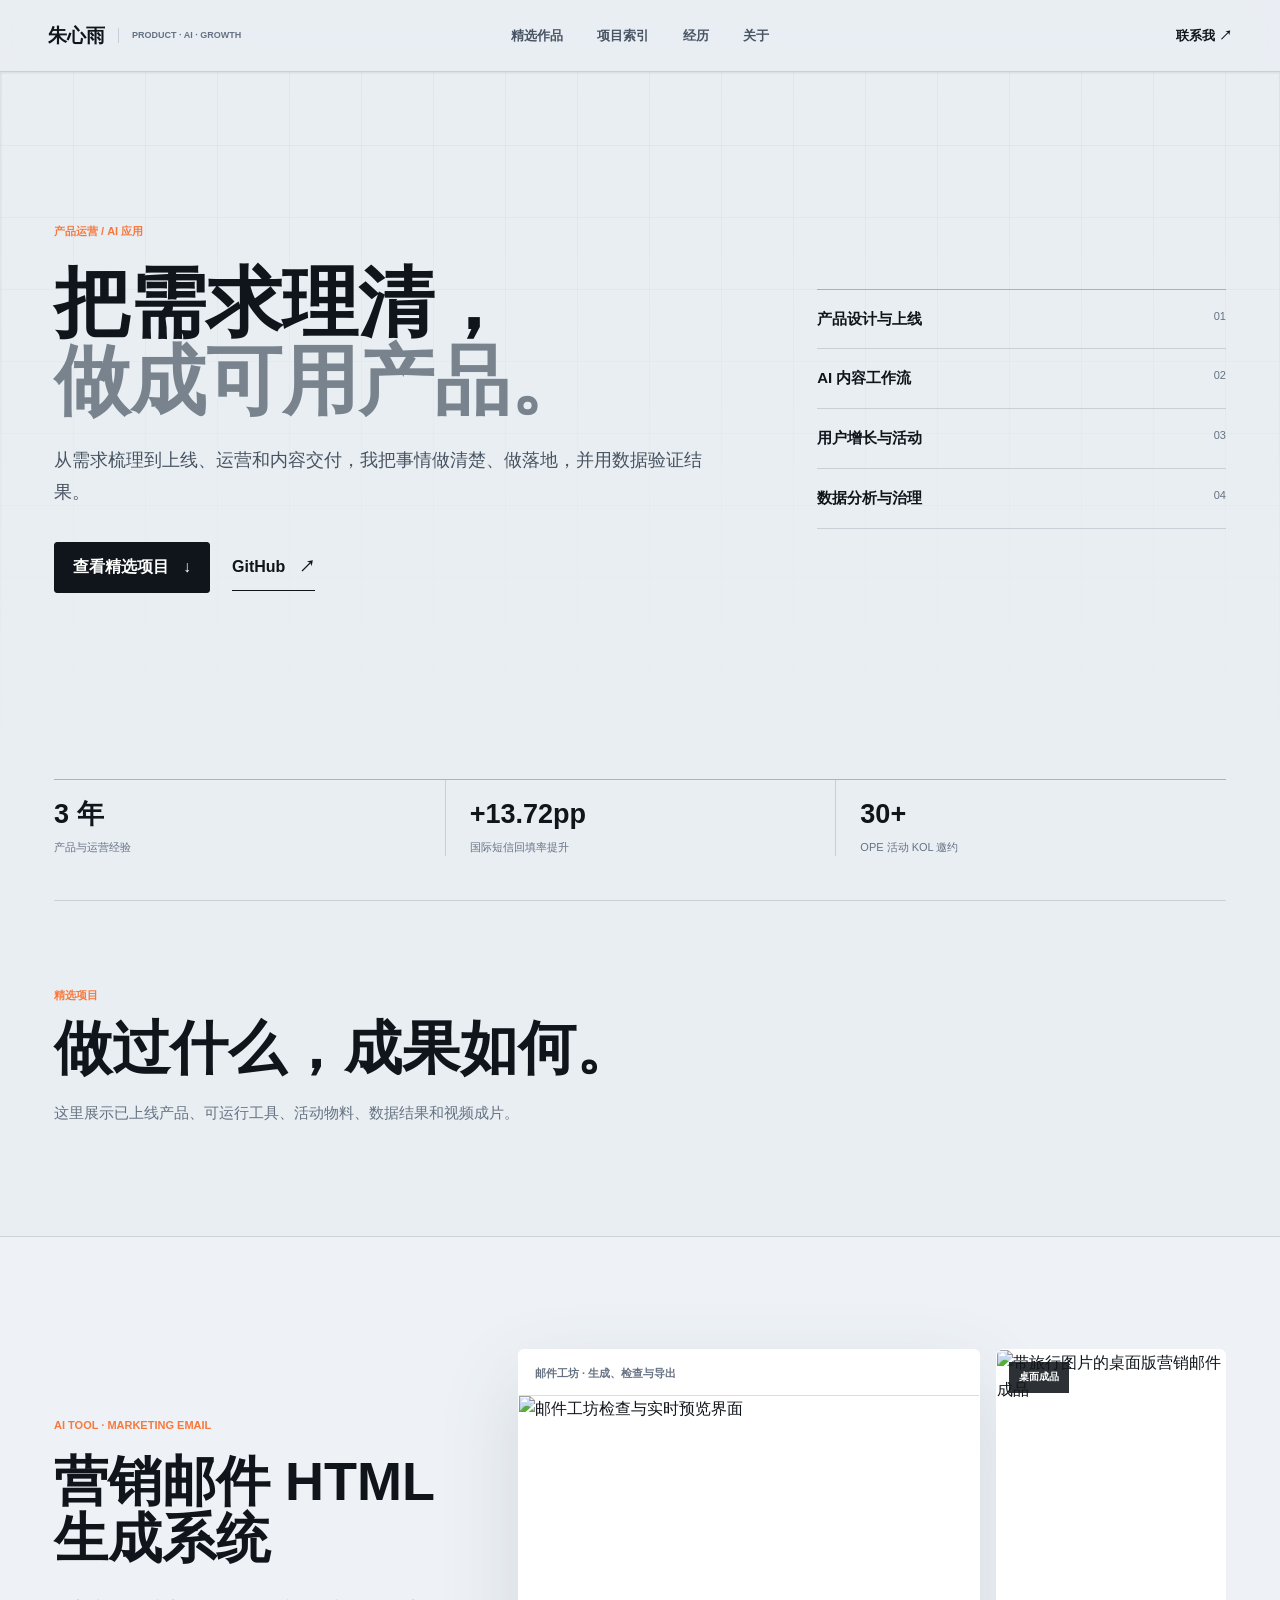
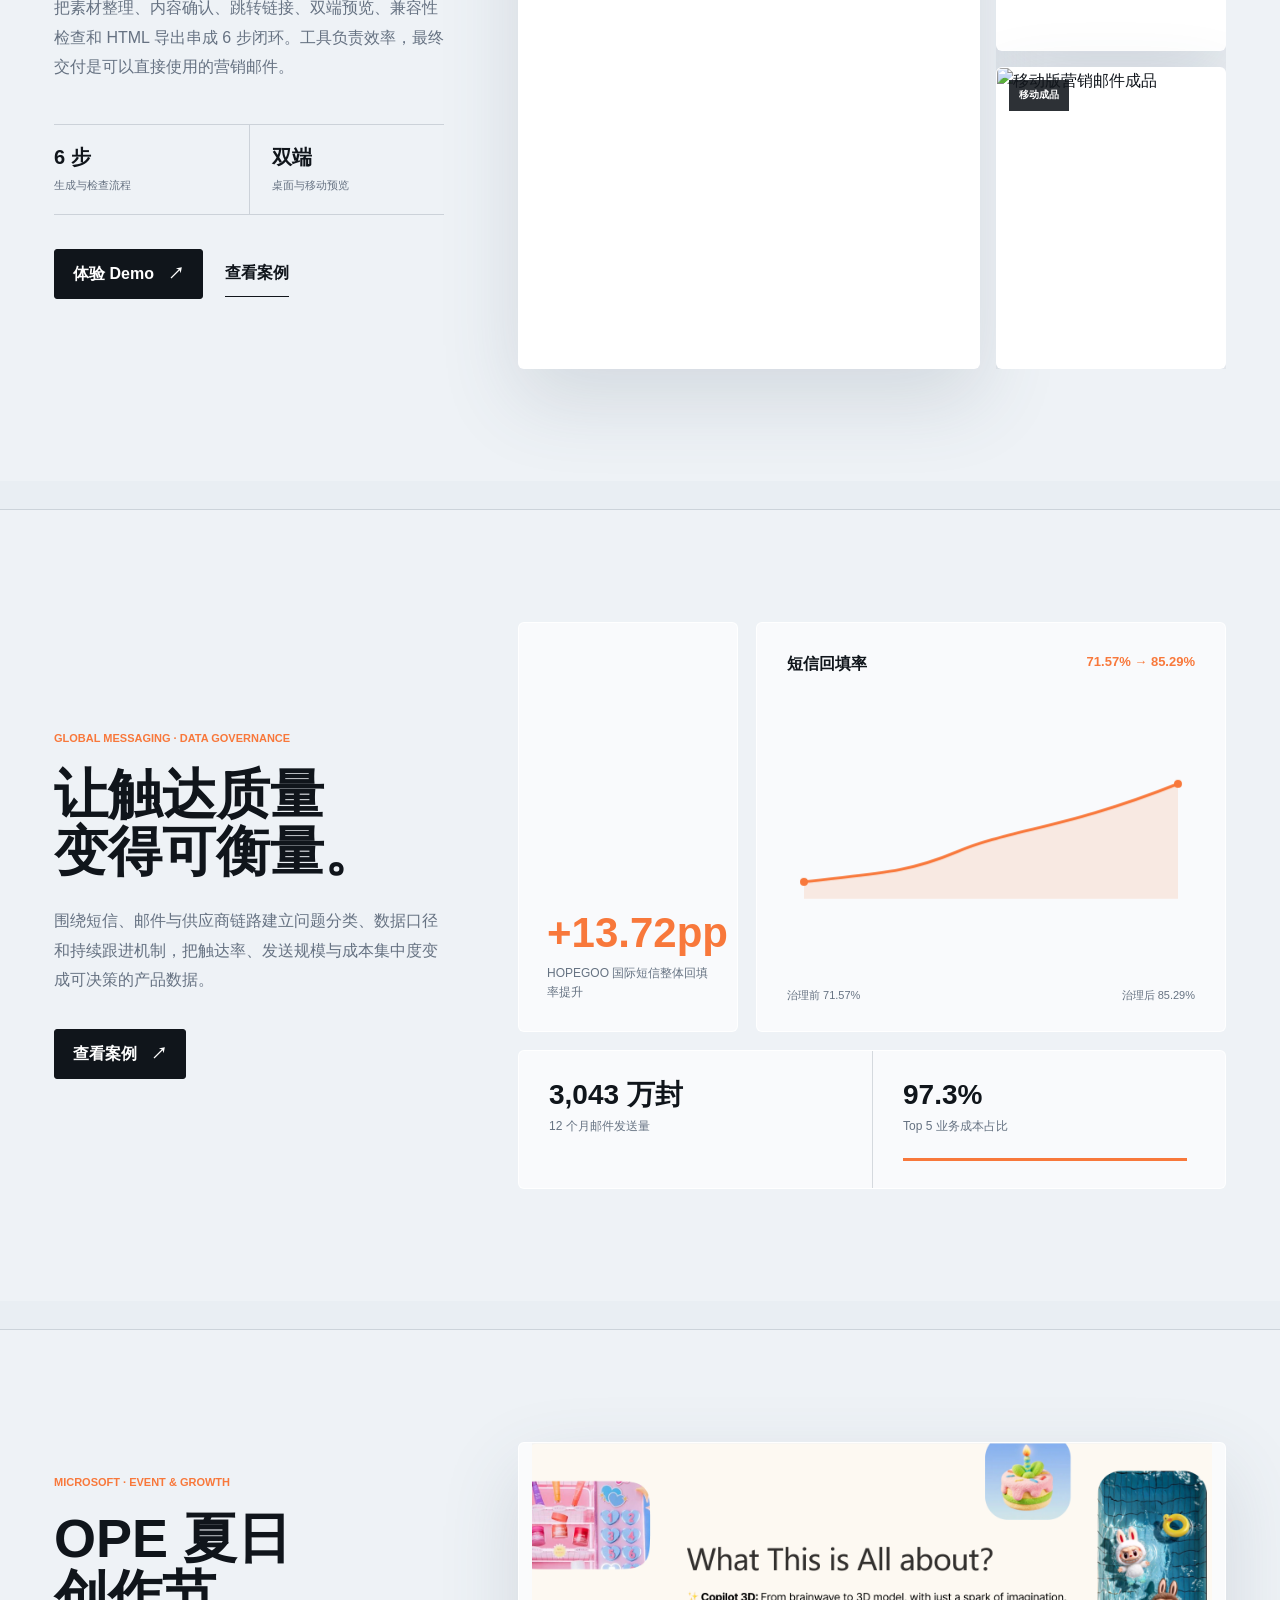
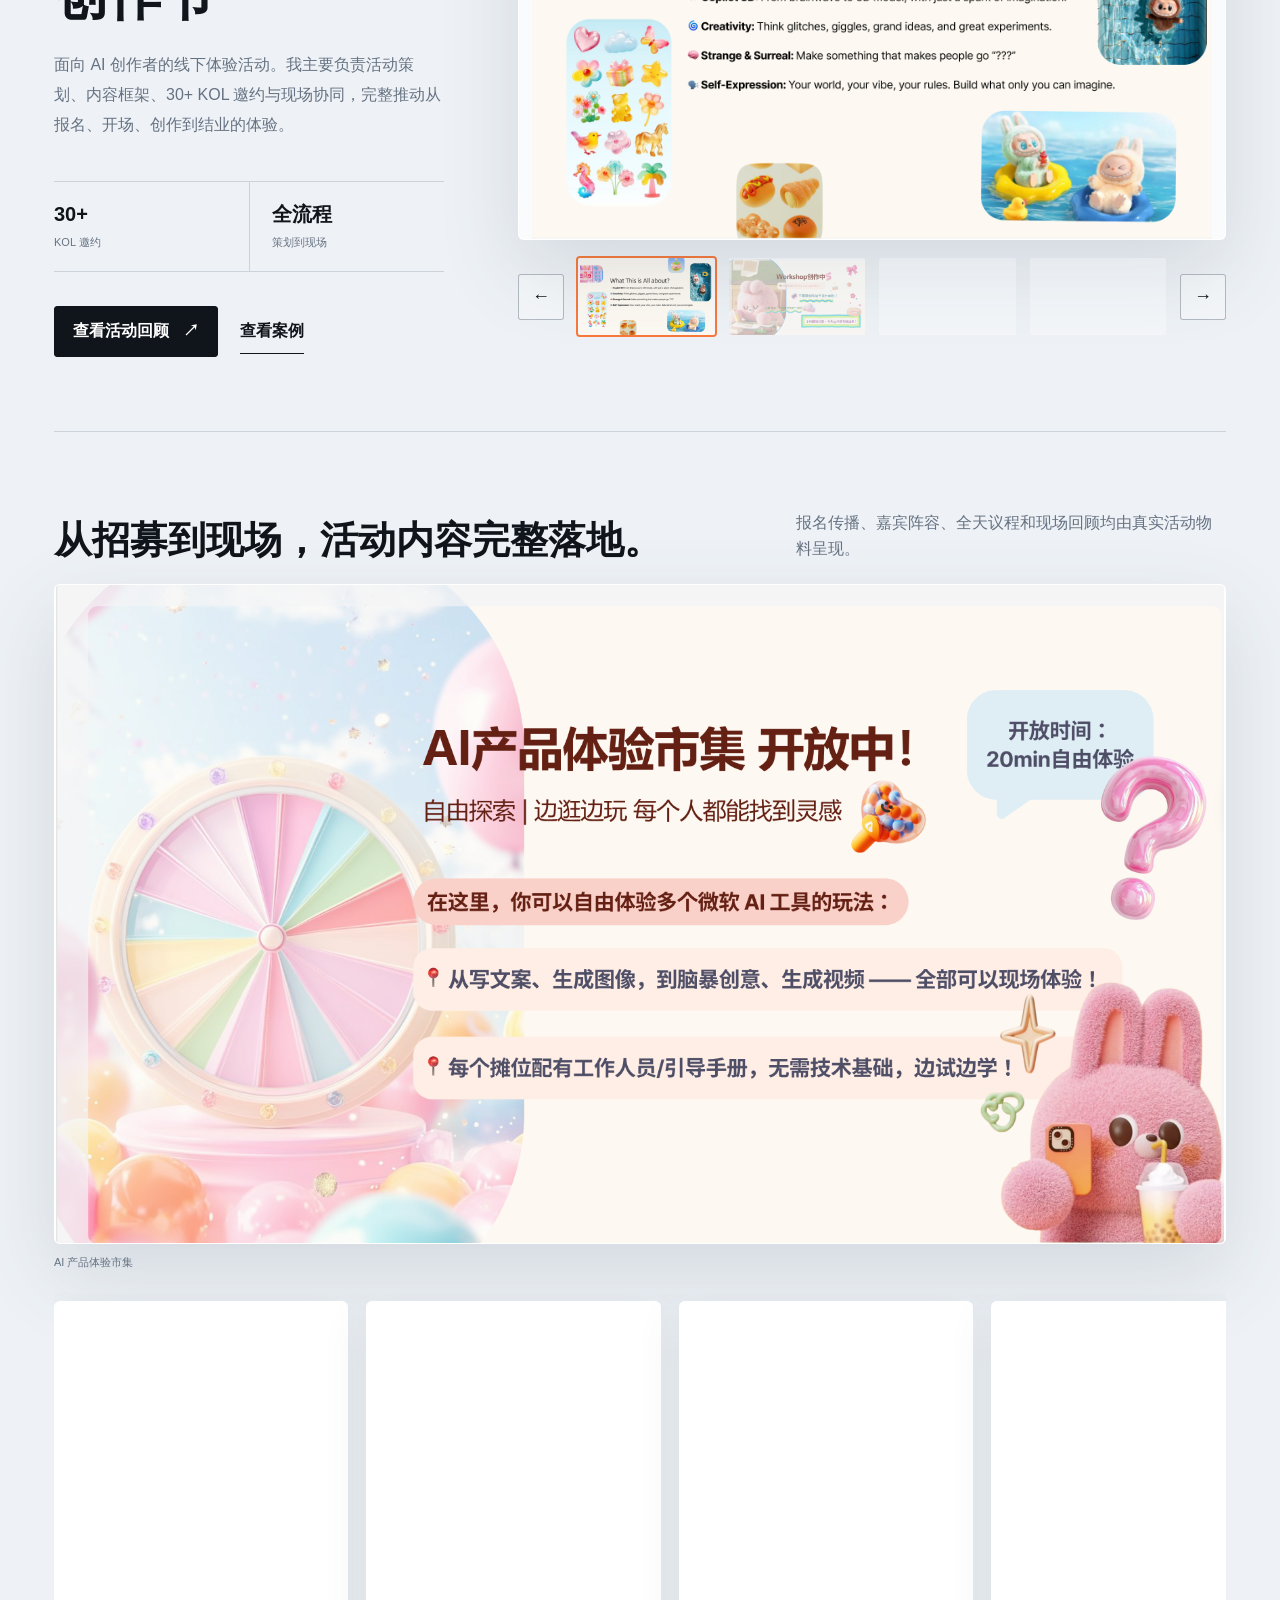
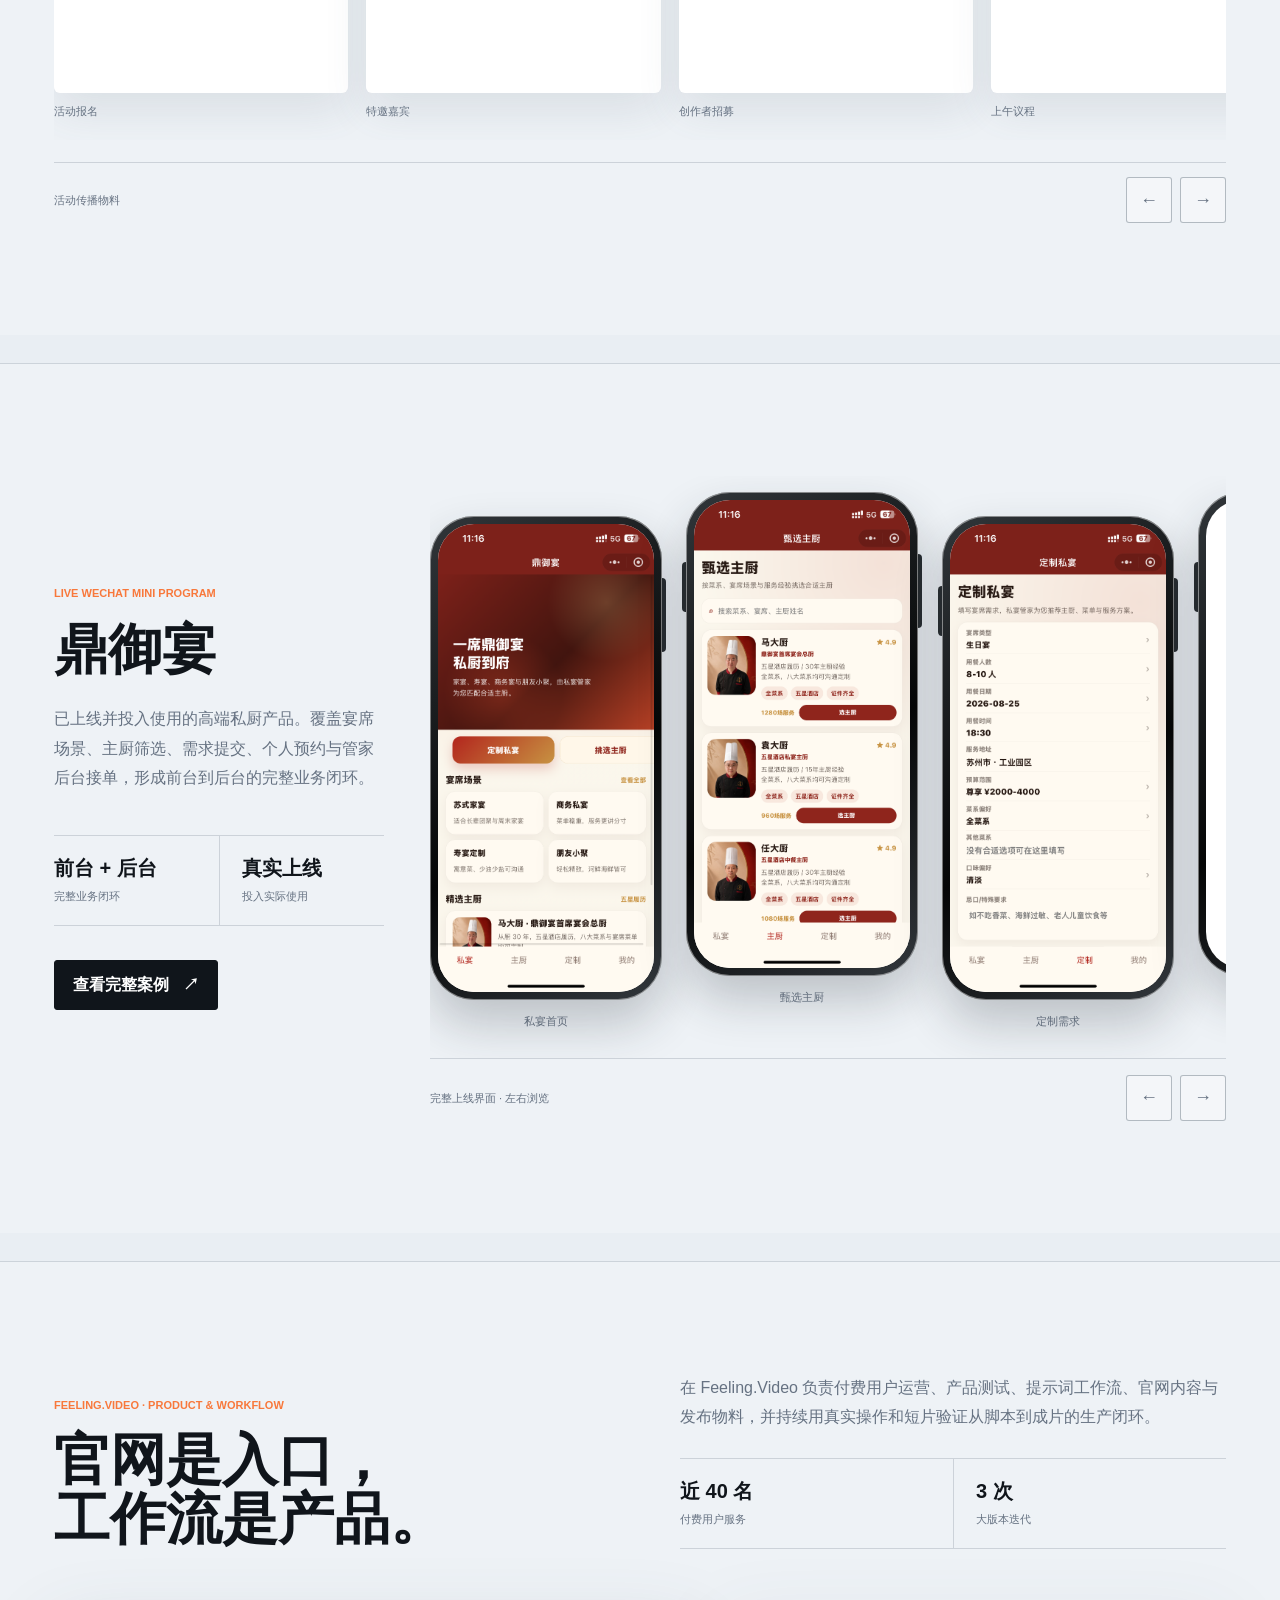
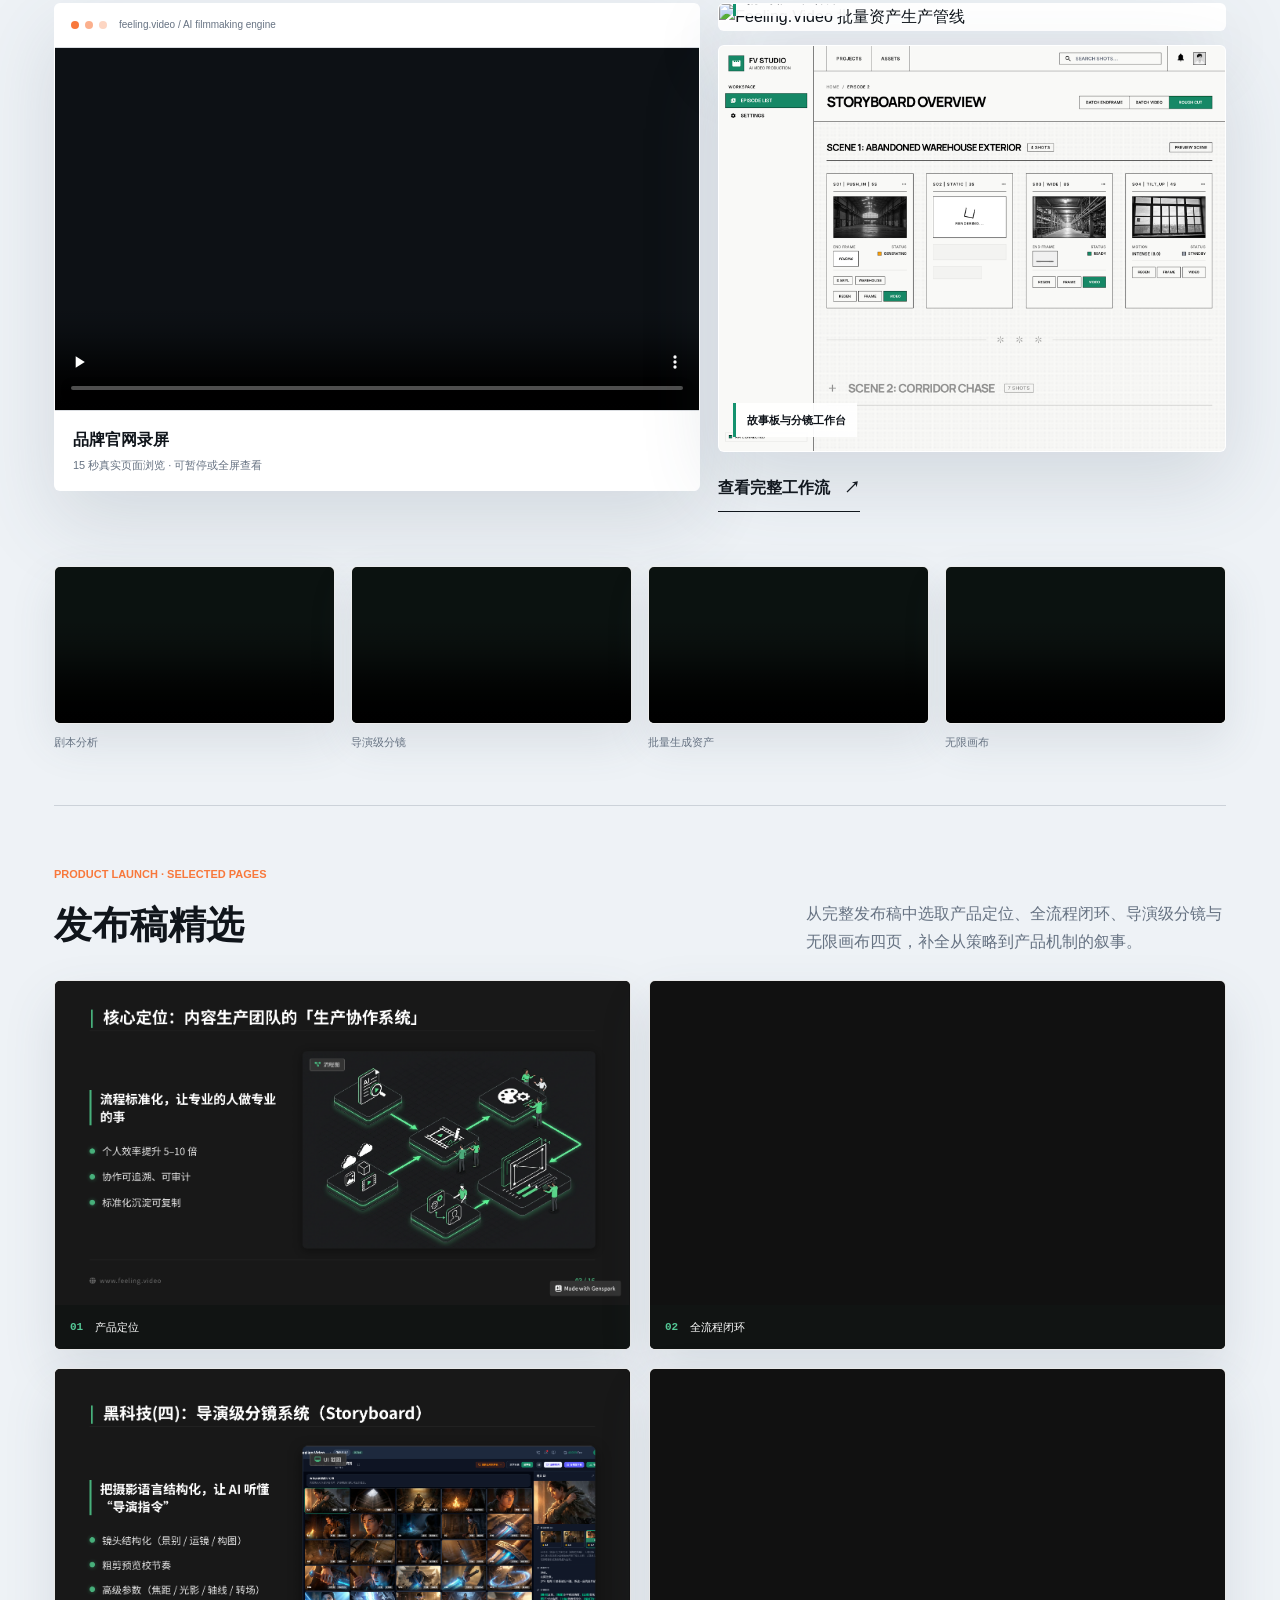
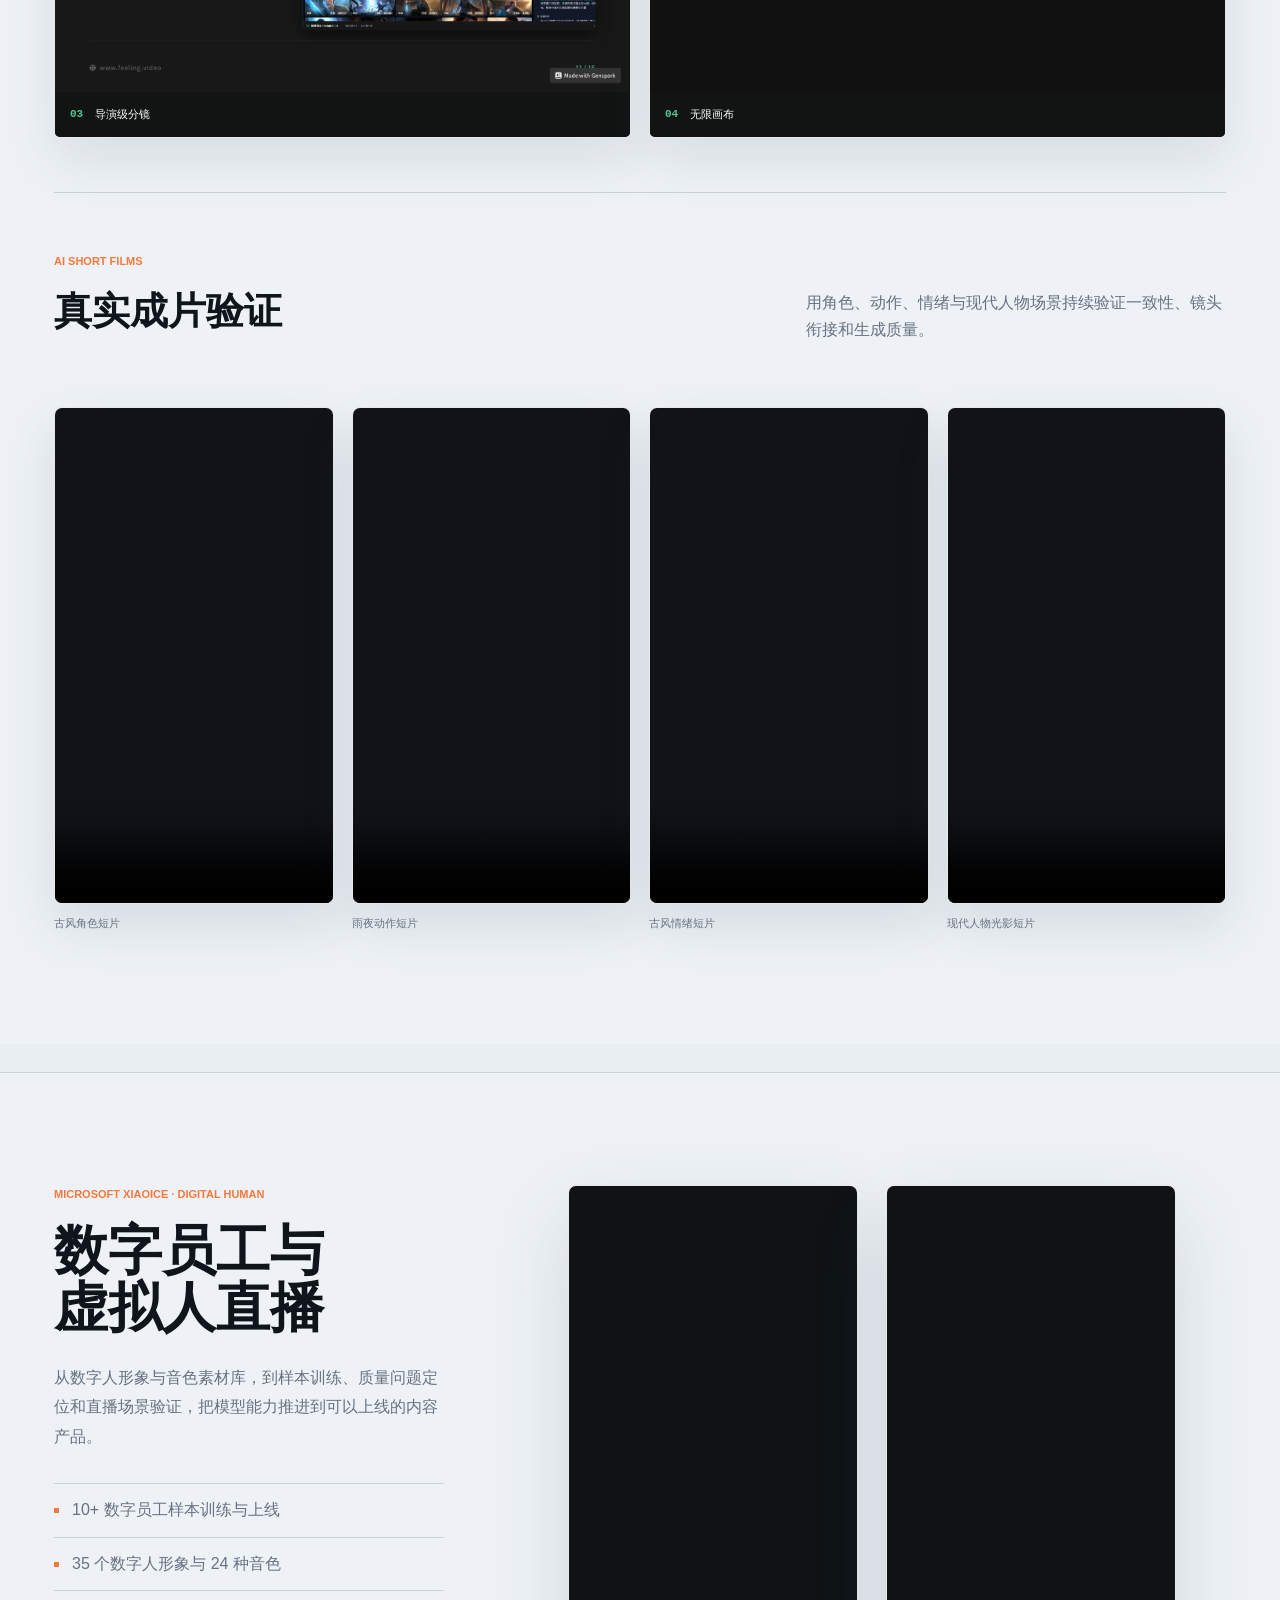
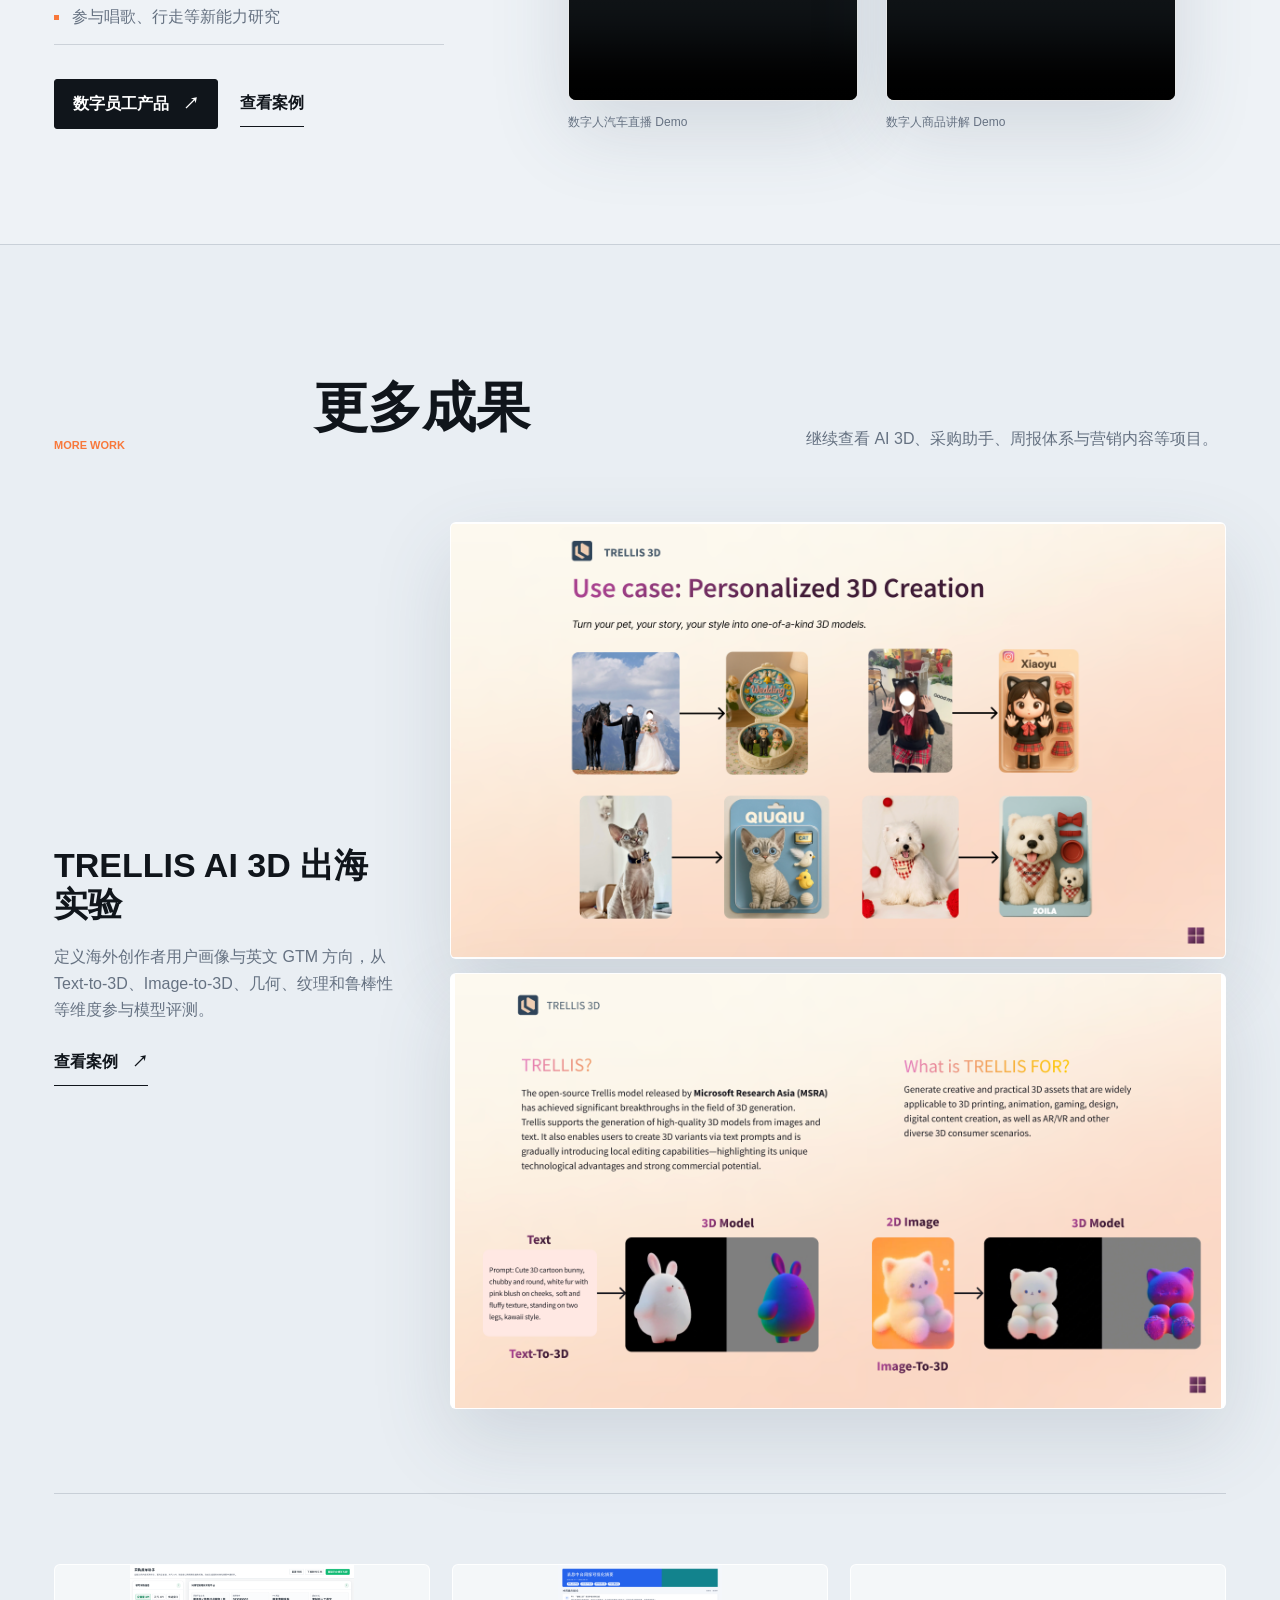
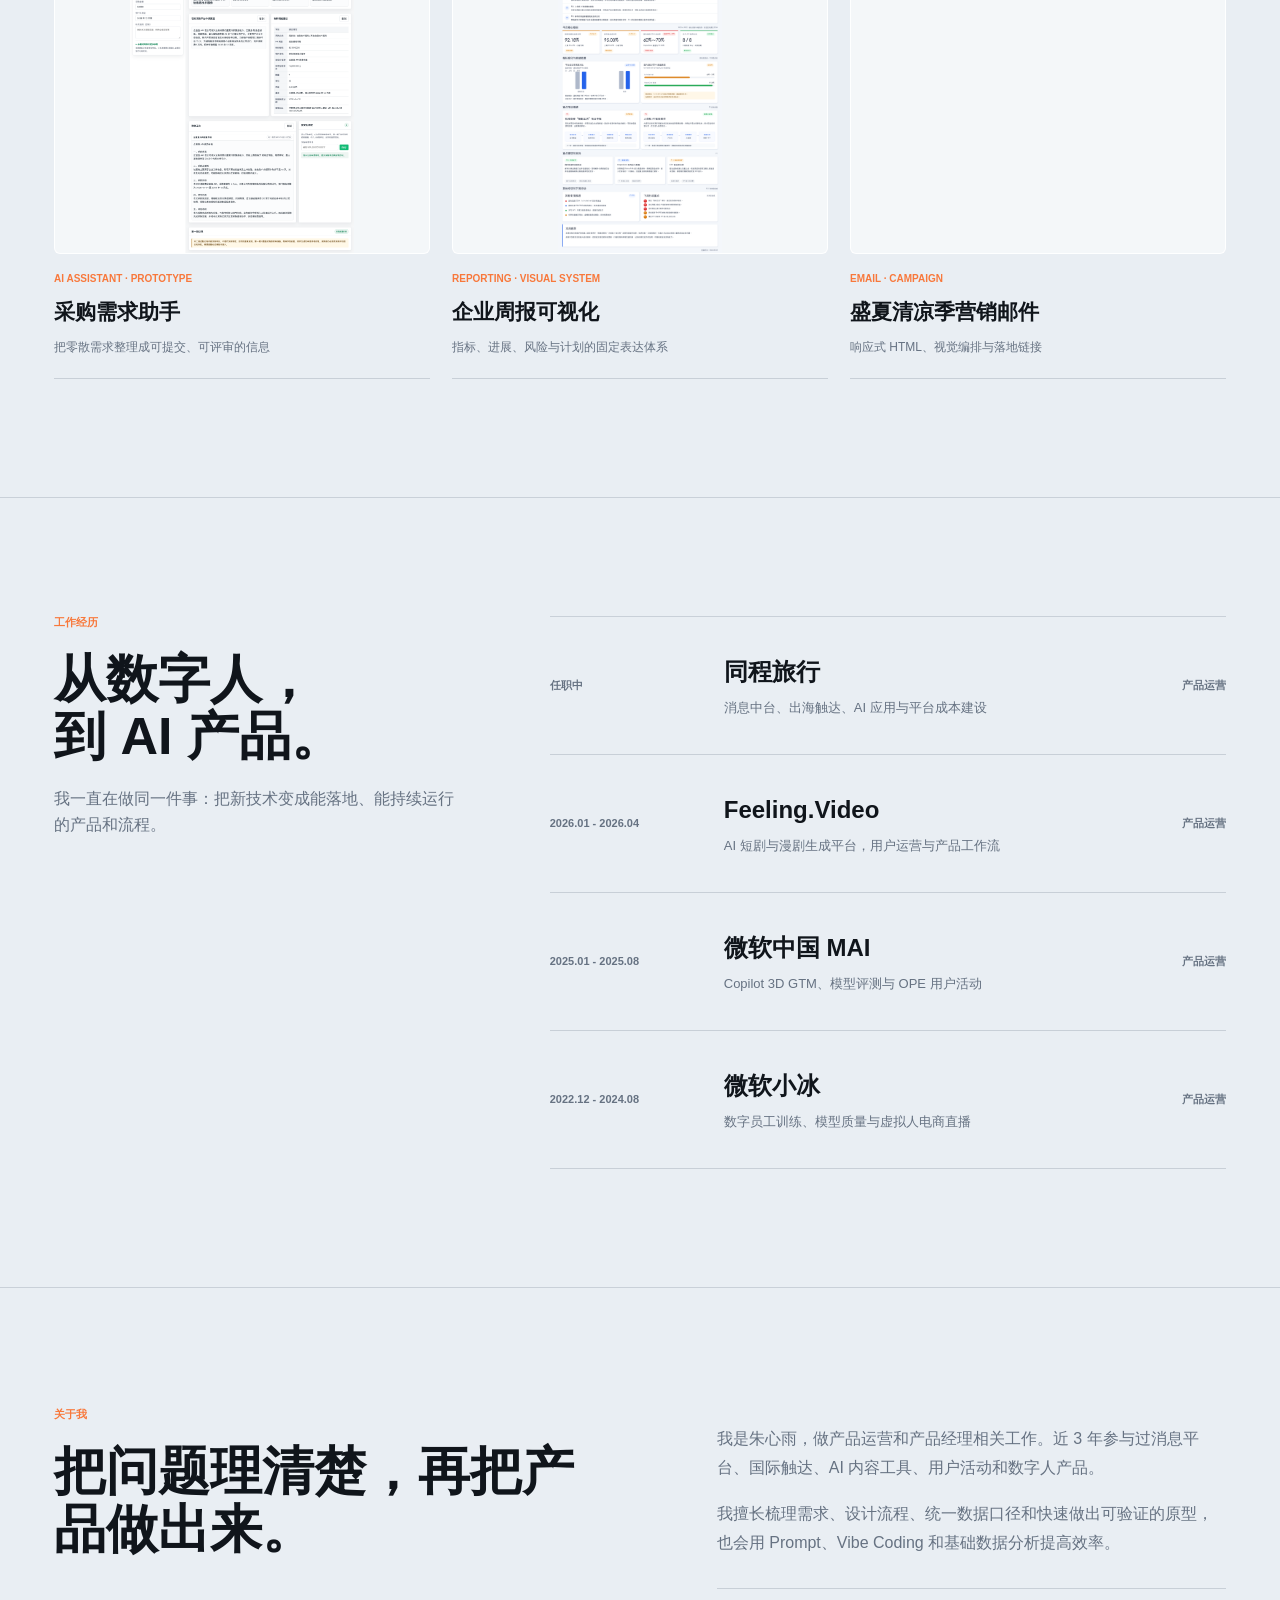
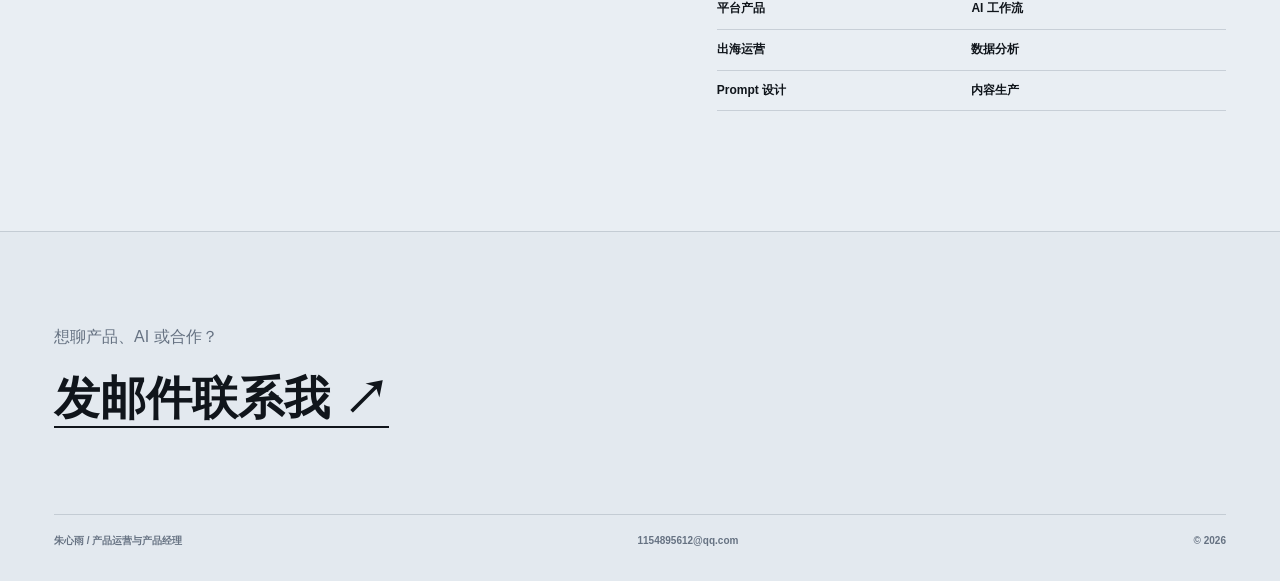
==== commit 4cc7b4c7: "Update OPE showcase and remove private deck links" ====
--- a/index.html
+++ b/index.html
@@ -10,7 +10,7 @@
   <link rel="preconnect" href="https://cdn.jsdelivr.net" crossorigin>
   <link rel="preload" as="image" href="https://cdn.jsdelivr.net/gh/judyzhu-coder/judy-portfolio@main/assets/images/email-studio.png" fetchpriority="high">
   <link rel="stylesheet" href="styles.css?v=20260825-2">
-  <script src="script.js?v=20260825-2" defer></script>
+  <script src="script.js?v=20260825-3" defer></script>
 </head>
 <body>
   <a class="skip-link" href="#main">跳到主要内容</a>
@@ -88,18 +88,20 @@
         <p class="kicker">MICROSOFT · EVENT & GROWTH</p><h2>OPE 夏日<br>创作节</h2>
         <p>面向 AI 创作者的线下体验活动。我主要负责活动策划、内容框架、30+ KOL 邀约与现场协同，完整推动从报名、开场、创作到结业的体验。</p>
         <dl class="case-facts"><div><dt>30+</dt><dd>KOL 邀约</dd></div><div><dt>全流程</dt><dd>策划到现场</dd></div></dl>
-        <div class="case-actions"><a class="primary-action" href="https://www.figma.com/deck/55VpGyzfAIOovBhZg39SKf/OPE-summer-camp-proposal?node-id=76-112&t=x63Zz0fhOxQHrgio-1" target="_blank" rel="noreferrer">查看策划 Deck <span aria-hidden="true">↗</span></a><button class="text-action" type="button" data-open-project="ope-event">查看案例</button></div>
+        <div class="case-actions"><a class="primary-action" href="https://www.xiaohongshu.com/discovery/item/68bfa644000000001d0252ed?source=webshare&amp;xhsshare=pc_web&amp;xsec_token=ABVvItUJWZ5ODQjpW2gEiYMRR1z9KOZOQ-NZU1zLN_0GI=&amp;xsec_source=pc_share" target="_blank" rel="noreferrer">查看活动回顾 <span aria-hidden="true">↗</span></a><button class="text-action" type="button" data-open-project="ope-event">查看案例</button></div>
       </div>
       <div class="showcase-carousel reveal" data-carousel>
         <div class="showcase-frame">
-          <img class="carousel-slide is-active" src="https://cdn.jsdelivr.net/gh/judyzhu-coder/judy-portfolio@main/assets/images/ope-workshop.png" loading="lazy" decoding="async" alt="OPE Summer Camp Workshop 创作中视觉">
+          <img class="carousel-slide is-active" src="assets/images/ope-event/what-this-is-about.png" loading="lazy" decoding="async" alt="OPE Summer Camp 活动主题与创作方向页面">
+          <img class="carousel-slide" src="https://cdn.jsdelivr.net/gh/judyzhu-coder/judy-portfolio@main/assets/images/ope-workshop.png" loading="lazy" decoding="async" alt="OPE Summer Camp Workshop 创作中视觉">
           <img class="carousel-slide" src="https://cdn.jsdelivr.net/gh/judyzhu-coder/judy-portfolio@main/assets/images/ope-program.png" loading="lazy" decoding="async" alt="OPE Summer Camp 主线任务与高光时刻页面">
           <img class="carousel-slide" src="https://cdn.jsdelivr.net/gh/judyzhu-coder/judy-portfolio@main/assets/images/ope-closing.png" loading="lazy" decoding="async" alt="OPE Summer Camp 结业与合影页面">
         </div>
         <div class="carousel-nav"><button class="carousel-arrow" type="button" data-carousel-prev aria-label="上一张">←</button><div class="carousel-thumbs">
-          <button class="is-active" type="button" data-carousel-to="0" aria-label="查看 Workshop 视觉"><img src="https://cdn.jsdelivr.net/gh/judyzhu-coder/judy-portfolio@main/assets/images/ope-workshop.png" loading="lazy" decoding="async" alt=""></button>
-          <button type="button" data-carousel-to="1" aria-label="查看活动任务视觉"><img src="https://cdn.jsdelivr.net/gh/judyzhu-coder/judy-portfolio@main/assets/images/ope-program.png" loading="lazy" decoding="async" alt=""></button>
-          <button type="button" data-carousel-to="2" aria-label="查看结业视觉"><img src="https://cdn.jsdelivr.net/gh/judyzhu-coder/judy-portfolio@main/assets/images/ope-closing.png" loading="lazy" decoding="async" alt=""></button>
+          <button class="is-active" type="button" data-carousel-to="0" aria-label="查看活动主题视觉"><img src="assets/images/ope-event/what-this-is-about.png" loading="lazy" decoding="async" alt=""></button>
+          <button type="button" data-carousel-to="1" aria-label="查看 Workshop 视觉"><img src="https://cdn.jsdelivr.net/gh/judyzhu-coder/judy-portfolio@main/assets/images/ope-workshop.png" loading="lazy" decoding="async" alt=""></button>
+          <button type="button" data-carousel-to="2" aria-label="查看活动任务视觉"><img src="https://cdn.jsdelivr.net/gh/judyzhu-coder/judy-portfolio@main/assets/images/ope-program.png" loading="lazy" decoding="async" alt=""></button>
+          <button type="button" data-carousel-to="3" aria-label="查看结业视觉"><img src="https://cdn.jsdelivr.net/gh/judyzhu-coder/judy-portfolio@main/assets/images/ope-closing.png" loading="lazy" decoding="async" alt=""></button>
         </div><button class="carousel-arrow" type="button" data-carousel-next aria-label="下一张">→</button></div>
       </div>
       <div class="ope-story reveal">
